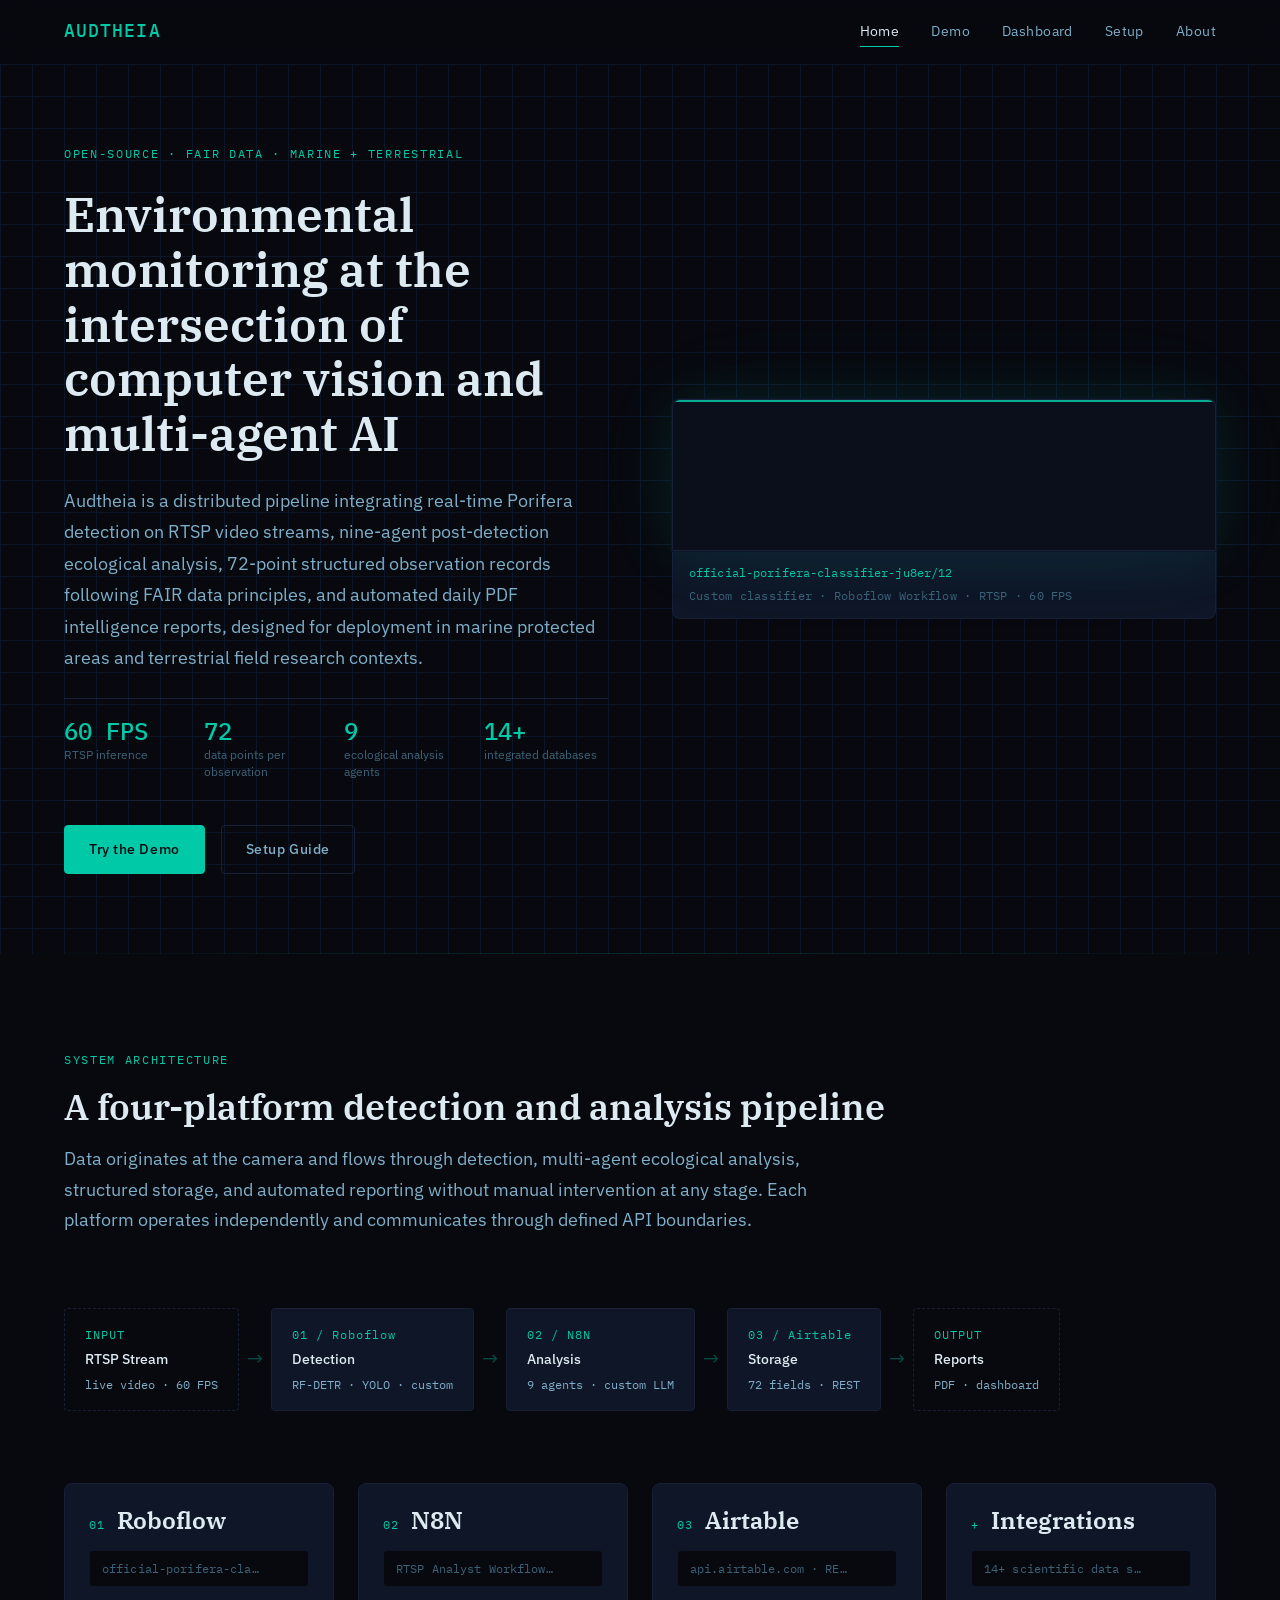
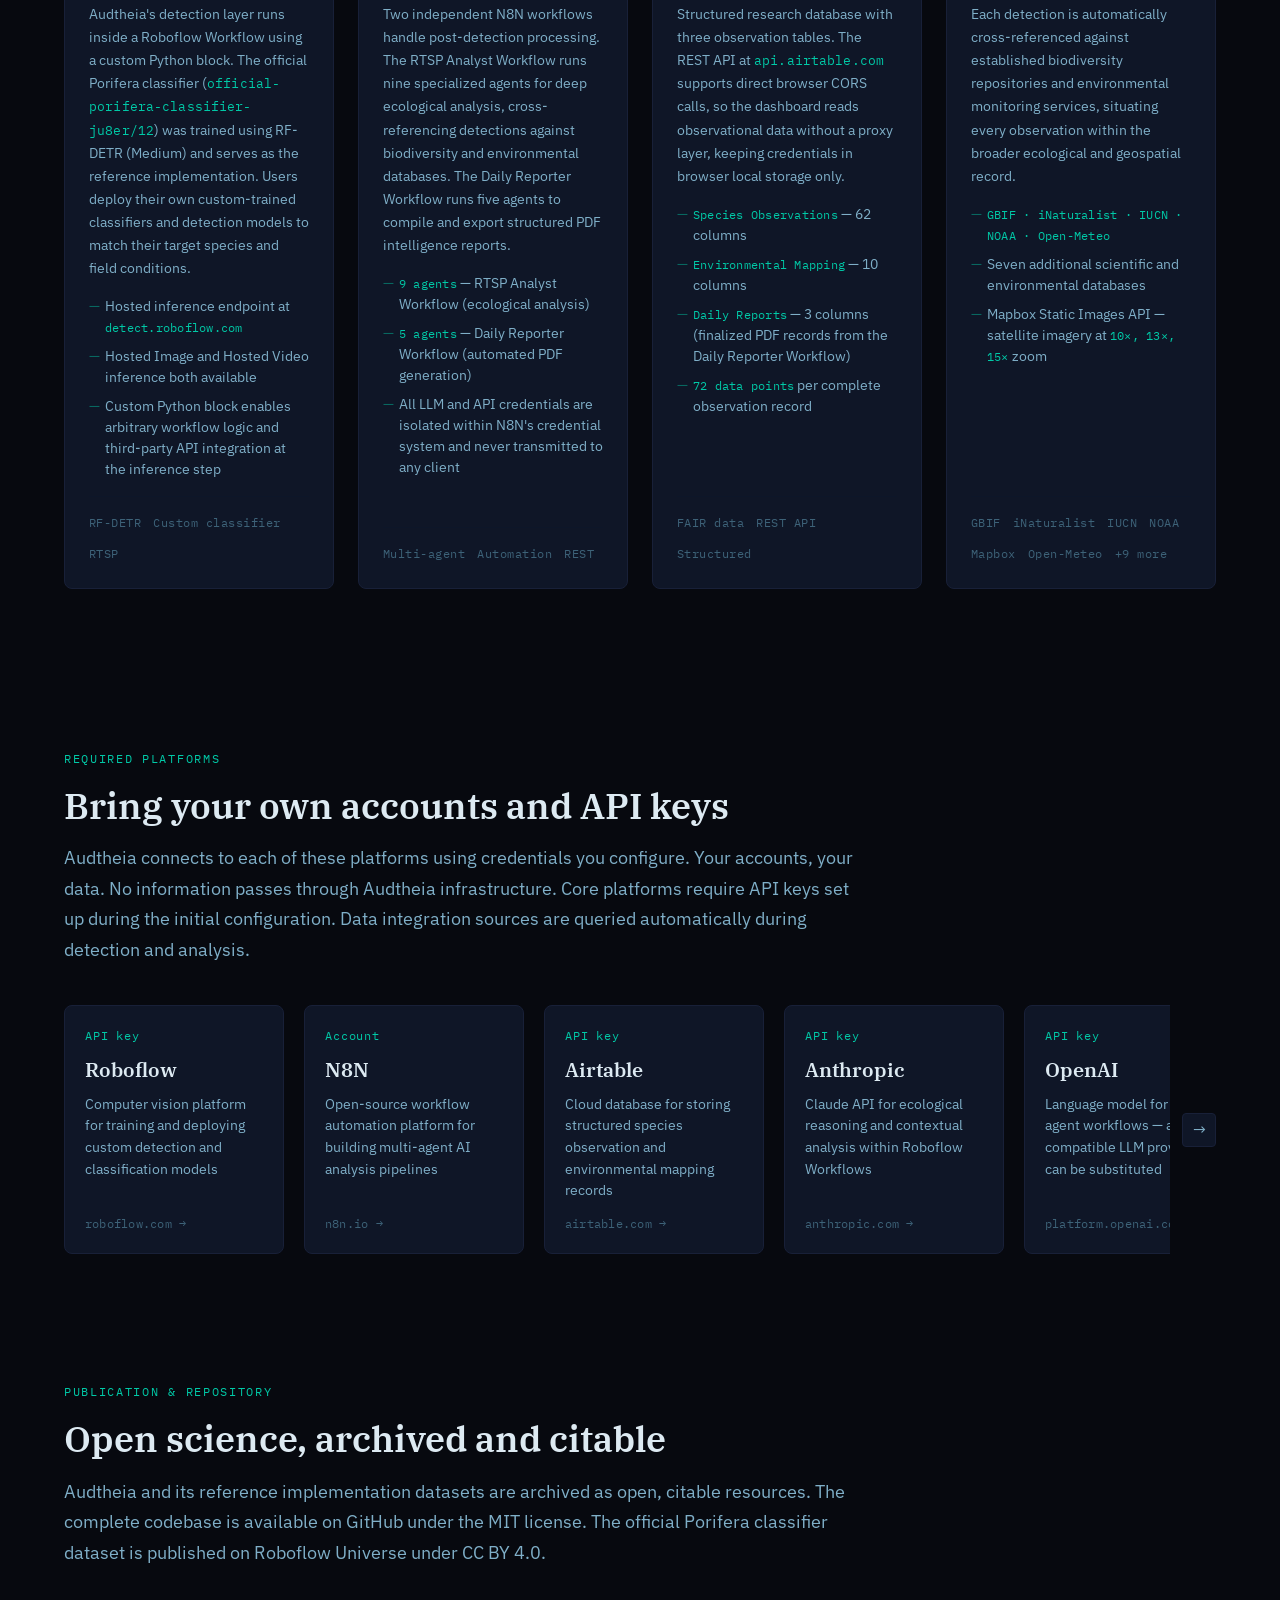
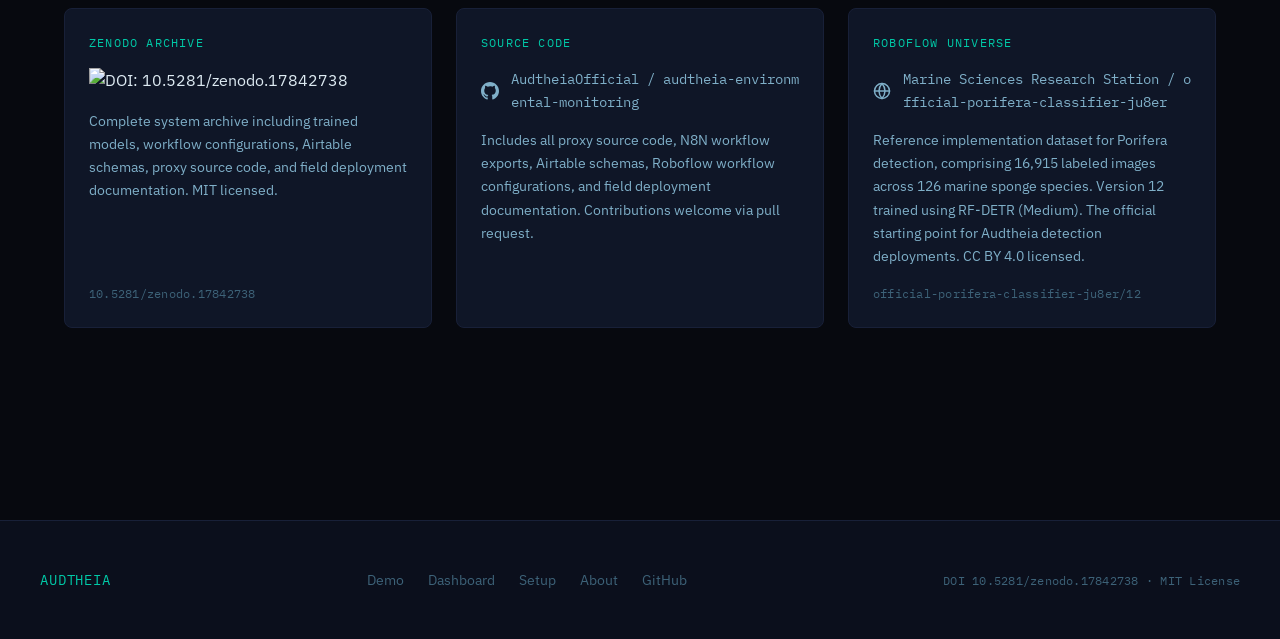
==== website/index.html @ a4ed4f3d "Add platform carousel and platform ID expand toggle" ====
<!DOCTYPE html>
<html lang="en">
<head>
  <meta charset="UTF-8" />
  <meta name="viewport" content="width=device-width, initial-scale=1.0" />
  <meta name="description" content="Audtheia is an open-source environmental monitoring pipeline for real-time species detection, multi-agent ecological analysis, and automated intelligence reporting in marine and terrestrial ecosystems." />
  <title>Audtheia — Environmental Monitoring</title>

  <link rel="preconnect" href="https://fonts.googleapis.com" />
  <link rel="preconnect" href="https://fonts.gstatic.com" crossorigin />
  <link href="https://fonts.googleapis.com/css2?family=IBM+Plex+Mono:ital,wght@0,400;0,500;1,400&family=IBM+Plex+Sans:ital,wght@0,300;0,400;0,500;1,400&family=IBM+Plex+Serif:ital,wght@0,400;0,600;1,400&display=swap" rel="stylesheet" />

  <link rel="stylesheet" href="assets/style.css" />
</head>
<body>

  <!-- ═══════════════════════════════════════════════════
       NAVIGATION
  ════════════════════════════════════════════════════ -->
  <nav class="site-nav" id="site-nav">
    <div class="nav-inner">
      <a href="index.html" class="nav-logo">AUDTHEIA</a>
      <button class="nav-toggle" id="nav-toggle" aria-label="Toggle navigation" aria-expanded="false">
        <span></span><span></span><span></span>
      </button>
      <div class="nav-links" id="nav-links">
        <a href="index.html">Home</a>
        <a href="demo.html">Demo</a>
        <a href="dashboard.html">Dashboard</a>
        <a href="setup.html">Setup</a>
        <a href="about.html">About</a>
      </div>
    </div>
  </nav>


  <!-- ═══════════════════════════════════════════════════
       SECTION 1 — HERO
  ════════════════════════════════════════════════════ -->
  <section class="hero" id="hero">
    <div class="container">
      <div class="hero-inner">

        <!-- Text column -->
        <div class="hero-text">
          <span class="hero-eyebrow">Open-source &middot; FAIR data &middot; Marine + Terrestrial</span>

          <h1 class="hero-headline">
            Environmental monitoring at the intersection of computer vision and multi-agent AI
          </h1>

          <p class="hero-body">
            Audtheia is a distributed pipeline integrating real-time Porifera detection on RTSP video streams, nine-agent post-detection ecological analysis, 72-point structured observation records following FAIR data principles, and automated daily PDF intelligence reports, designed for deployment in marine protected areas and terrestrial field research contexts.
          </p>

          <div class="hero-stats" role="list">
            <div class="stat-item" role="listitem">
              <span class="stat-value">60 FPS</span>
              <span class="stat-label">RTSP inference</span>
            </div>
            <div class="stat-item" role="listitem">
              <span class="stat-value">72</span>
              <span class="stat-label">data points per observation</span>
            </div>
            <div class="stat-item" role="listitem">
              <span class="stat-value">9</span>
              <span class="stat-label">ecological analysis agents</span>
            </div>
            <div class="stat-item" role="listitem">
              <span class="stat-value">14+</span>
              <span class="stat-label">integrated databases</span>
            </div>
          </div>

          <div class="hero-ctas">
            <a href="demo.html" class="btn btn-primary">Try the Demo</a>
            <a href="setup.html" class="btn btn-secondary">Setup Guide</a>
          </div>
        </div>

        <!-- GIF column -->
        <div class="hero-media">
          <figure class="gif-frame">
            <div class="gif-wrap">
              <video
                src="assets/audtheia-demo.mp4"
                autoplay
                loop
                muted
                playsinline
                title="Real-time Porifera detection with the Audtheia custom Porifera classifier running on an RTSP video stream, showing species bounding boxes and confidence scores per frame"
              ></video>
            </div>
            <figcaption class="gif-caption">
              <span class="mono">official-porifera-classifier-ju8er/12</span>
              <span class="gif-caption-sub">Custom classifier &middot; Roboflow Workflow &middot; RTSP &middot; 60 FPS</span>
            </figcaption>
          </figure>
        </div>

      </div>
    </div>
  </section>


  <!-- ═══════════════════════════════════════════════════
       SECTION 2 — SYSTEM ARCHITECTURE
  ════════════════════════════════════════════════════ -->
  <section class="section" id="architecture">
    <div class="container">

      <span class="section-label">System architecture</span>
      <h2>A four-platform detection and analysis pipeline</h2>
      <p class="section-intro">Data originates at the camera and flows through detection, multi-agent ecological analysis, structured storage, and automated reporting without manual intervention at any stage. Each platform operates independently and communicates through defined API boundaries.</p>

      <!-- Pipeline flow diagram -->
      <div
        class="pipeline"
        role="img"
        aria-label="Data flow pipeline: RTSP video stream input through Roboflow detection, N8N analysis, Airtable storage, to PDF and dashboard output"
      >
        <div class="pipeline-node pipeline-node--io">
          <span class="pipeline-node-label">INPUT</span>
          <span class="pipeline-node-name">RTSP Stream</span>
          <span class="pipeline-node-sub">live video &middot; 60 FPS</span>
        </div>
        <span class="pipeline-connector" aria-hidden="true">→</span>
        <div class="pipeline-node">
          <span class="pipeline-node-label">01 / Roboflow</span>
          <span class="pipeline-node-name">Detection</span>
          <span class="pipeline-node-sub">RF-DETR &middot; YOLO &middot; custom</span>
        </div>
        <span class="pipeline-connector" aria-hidden="true">→</span>
        <div class="pipeline-node">
          <span class="pipeline-node-label">02 / N8N</span>
          <span class="pipeline-node-name">Analysis</span>
          <span class="pipeline-node-sub">9 agents &middot; custom LLM</span>
        </div>
        <span class="pipeline-connector" aria-hidden="true">→</span>
        <div class="pipeline-node">
          <span class="pipeline-node-label">03 / Airtable</span>
          <span class="pipeline-node-name">Storage</span>
          <span class="pipeline-node-sub">72 fields &middot; REST</span>
        </div>
        <span class="pipeline-connector" aria-hidden="true">→</span>
        <div class="pipeline-node pipeline-node--io">
          <span class="pipeline-node-label">OUTPUT</span>
          <span class="pipeline-node-name">Reports</span>
          <span class="pipeline-node-sub">PDF &middot; dashboard</span>
        </div>
      </div>

      <!-- Platform detail cards -->
      <div class="platform-grid">

        <div class="platform-card">
          <header class="platform-card-header">
            <span class="platform-index">01</span>
            <h3 class="platform-name">Roboflow</h3>
          </header>
          <div class="platform-id" title="official-porifera-classifier-ju8er/12">
            <code>official-porifera-classifier-ju8er/12</code>
          </div>
          <p>Audtheia's detection layer runs inside a Roboflow Workflow using a custom Python block. The official Porifera classifier (<code>official-porifera-classifier-ju8er/12</code>) was trained using RF-DETR (Medium) and serves as the reference implementation. Users deploy their own custom-trained classifiers and detection models to match their target species and field conditions.</p>
          <ul class="platform-specs">
            <li>Hosted inference endpoint at <code>detect.roboflow.com</code></li>
            <li>Hosted Image and Hosted Video inference both available</li>
            <li>Custom Python block enables arbitrary workflow logic and third-party API integration at the inference step</li>
          </ul>
          <div class="platform-tags">
            <span class="platform-tag">RF-DETR</span>
            <span class="platform-tag">Custom classifier</span>
            <span class="platform-tag">RTSP</span>
          </div>
        </div>

        <div class="platform-card">
          <header class="platform-card-header">
            <span class="platform-index">02</span>
            <h3 class="platform-name">N8N</h3>
          </header>
          <div class="platform-id" title="RTSP Analyst Workflow · Daily Reporter Workflow">
            <code>RTSP Analyst Workflow &middot; Daily Reporter Workflow</code>
          </div>
          <p>Two independent N8N workflows handle post-detection processing. The RTSP Analyst Workflow runs nine specialized agents for deep ecological analysis, cross-referencing detections against biodiversity and environmental databases. The Daily Reporter Workflow runs five agents to compile and export structured PDF intelligence reports.</p>
          <ul class="platform-specs">
            <li><code>9 agents</code> — RTSP Analyst Workflow (ecological analysis)</li>
            <li><code>5 agents</code> — Daily Reporter Workflow (automated PDF generation)</li>
            <li>All LLM and API credentials are isolated within N8N's credential system and never transmitted to any client</li>
          </ul>
          <div class="platform-tags">
            <span class="platform-tag">Multi-agent</span>
            <span class="platform-tag">Automation</span>
            <span class="platform-tag">REST</span>
          </div>
        </div>

        <div class="platform-card">
          <header class="platform-card-header">
            <span class="platform-index">03</span>
            <h3 class="platform-name">Airtable</h3>
          </header>
          <div class="platform-id" title="api.airtable.com · REST · browser CORS">
            <code>api.airtable.com &middot; REST &middot; browser CORS</code>
          </div>
          <p>Structured research database with three observation tables. The REST API at <code>api.airtable.com</code> supports direct browser CORS calls, so the dashboard reads observational data without a proxy layer, keeping credentials in browser local storage only.</p>
          <ul class="platform-specs">
            <li><code>Species Observations</code> — 62 columns</li>
            <li><code>Environmental Mapping</code> — 10 columns</li>
            <li><code>Daily Reports</code> — 3 columns (finalized PDF records from the Daily Reporter Workflow)</li>
            <li><code>72 data points</code> per complete observation record</li>
          </ul>
          <div class="platform-tags">
            <span class="platform-tag">FAIR data</span>
            <span class="platform-tag">REST API</span>
            <span class="platform-tag">Structured</span>
          </div>
        </div>

        <div class="platform-card">
          <header class="platform-card-header">
            <span class="platform-index">+</span>
            <h3 class="platform-name">Integrations</h3>
          </header>
          <div class="platform-id" title="14+ scientific data sources">
            <code>14+ scientific data sources</code>
          </div>
          <p>Each detection is automatically cross-referenced against established biodiversity repositories and environmental monitoring services, situating every observation within the broader ecological and geospatial record.</p>
          <ul class="platform-specs">
            <li><code>GBIF &middot; iNaturalist &middot; IUCN &middot; NOAA &middot; Open-Meteo</code></li>
            <li>Seven additional scientific and environmental databases</li>
            <li>Mapbox Static Images API — satellite imagery at <code>10&times;, 13&times;, 15&times;</code> zoom</li>
          </ul>
          <div class="platform-tags">
            <span class="platform-tag">GBIF</span>
            <span class="platform-tag">iNaturalist</span>
            <span class="platform-tag">IUCN</span>
            <span class="platform-tag">NOAA</span>
            <span class="platform-tag">Mapbox</span>
            <span class="platform-tag">Open-Meteo</span>
            <span class="platform-tag">+9 more</span>
          </div>
        </div>

      </div>
    </div>
  </section>


  <!-- ═══════════════════════════════════════════════════
       SECTION 3 — REQUIRED PLATFORMS
  ════════════════════════════════════════════════════ -->
  <section class="section-sm" id="platforms">
    <div class="container">

      <span class="section-label">Required platforms</span>
      <h2>Bring your own accounts and API keys</h2>
      <p class="section-intro">Audtheia connects to each of these platforms using credentials you configure. Your accounts, your data. No information passes through Audtheia infrastructure. Core platforms require API keys set up during the initial configuration. Data integration sources are queried automatically during detection and analysis.</p>

      <div class="psc-wrapper">
        <button class="psc-arrow psc-arrow--left" id="psc-left" aria-label="Scroll left" hidden>←</button>
        <div class="psc-track" id="psc-track">

          <div class="psc-card">
            <span class="psc-badge psc-badge--key">API key</span>
            <span class="psc-name">Roboflow</span>
            <span class="psc-desc">Computer vision platform for training and deploying custom detection and classification models</span>
            <a href="https://roboflow.com" target="_blank" rel="noopener noreferrer" class="psc-link">roboflow.com →</a>
          </div>

          <div class="psc-card">
            <span class="psc-badge psc-badge--account">Account</span>
            <span class="psc-name">N8N</span>
            <span class="psc-desc">Open-source workflow automation platform for building multi-agent AI analysis pipelines</span>
            <a href="https://n8n.io" target="_blank" rel="noopener noreferrer" class="psc-link">n8n.io →</a>
          </div>

          <div class="psc-card">
            <span class="psc-badge psc-badge--key">API key</span>
            <span class="psc-name">Airtable</span>
            <span class="psc-desc">Cloud database for storing structured species observation and environmental mapping records</span>
            <a href="https://airtable.com" target="_blank" rel="noopener noreferrer" class="psc-link">airtable.com →</a>
          </div>

          <div class="psc-card">
            <span class="psc-badge psc-badge--key">API key</span>
            <span class="psc-name">Anthropic</span>
            <span class="psc-desc">Claude API for ecological reasoning and contextual analysis within Roboflow Workflows</span>
            <a href="https://anthropic.com" target="_blank" rel="noopener noreferrer" class="psc-link">anthropic.com →</a>
          </div>

          <div class="psc-card">
            <span class="psc-badge psc-badge--key">API key</span>
            <span class="psc-name">OpenAI</span>
            <span class="psc-desc">Language model for N8N agent workflows — any compatible LLM provider can be substituted</span>
            <a href="https://platform.openai.com" target="_blank" rel="noopener noreferrer" class="psc-link">platform.openai.com →</a>
          </div>

          <div class="psc-card">
            <span class="psc-badge psc-badge--free">Free tier</span>
            <span class="psc-name">Render</span>
            <span class="psc-desc">Cloud hosting for the Audtheia proxy server that routes browser detection requests to Roboflow</span>
            <a href="https://render.com" target="_blank" rel="noopener noreferrer" class="psc-link">render.com →</a>
          </div>

          <div class="psc-card">
            <span class="psc-badge psc-badge--key">API key</span>
            <span class="psc-name">Mapbox</span>
            <span class="psc-desc">Satellite imagery API for geospatial observation context at 10×, 13×, and 15× zoom</span>
            <a href="https://mapbox.com" target="_blank" rel="noopener noreferrer" class="psc-link">mapbox.com →</a>
          </div>

          <div class="psc-card">
            <span class="psc-badge psc-badge--key">API key</span>
            <span class="psc-name">API Template</span>
            <span class="psc-desc">Automated PDF generation service for daily intelligence reports produced by the Daily Reporter Workflow</span>
            <a href="https://apitemplate.io" target="_blank" rel="noopener noreferrer" class="psc-link">apitemplate.io →</a>
          </div>

          <div class="psc-card">
            <span class="psc-badge psc-badge--free">Free, open</span>
            <span class="psc-name">GBIF</span>
            <span class="psc-desc">Global Biodiversity Information Facility — species occurrence records and taxonomic reference data</span>
            <a href="https://www.gbif.org" target="_blank" rel="noopener noreferrer" class="psc-link">gbif.org →</a>
          </div>

          <div class="psc-card">
            <span class="psc-badge psc-badge--free">Free, open</span>
            <span class="psc-name">iNaturalist</span>
            <span class="psc-desc">Community-sourced biodiversity database with species observations from researchers worldwide</span>
            <a href="https://www.inaturalist.org" target="_blank" rel="noopener noreferrer" class="psc-link">inaturalist.org →</a>
          </div>

          <div class="psc-card">
            <span class="psc-badge psc-badge--key">API key</span>
            <span class="psc-name">IUCN Red List</span>
            <span class="psc-desc">Global conservation status and population trend data for species risk and threat assessment</span>
            <a href="https://www.iucnredlist.org" target="_blank" rel="noopener noreferrer" class="psc-link">iucnredlist.org →</a>
          </div>

          <div class="psc-card">
            <span class="psc-badge psc-badge--free">Free, open</span>
            <span class="psc-name">NOAA</span>
            <span class="psc-desc">Oceanographic, atmospheric, and climate datasets for environmental observation context</span>
            <a href="https://www.noaa.gov" target="_blank" rel="noopener noreferrer" class="psc-link">noaa.gov →</a>
          </div>

          <div class="psc-card">
            <span class="psc-badge psc-badge--free">Free, open</span>
            <span class="psc-name">Open-Meteo</span>
            <span class="psc-desc">Open-source weather and atmospheric data API — no registration or API key required</span>
            <a href="https://open-meteo.com" target="_blank" rel="noopener noreferrer" class="psc-link">open-meteo.com →</a>
          </div>

        </div>
        <button class="psc-arrow psc-arrow--right" id="psc-right" aria-label="Scroll right">→</button>
      </div>

    </div>
  </section>


  <!-- ═══════════════════════════════════════════════════
       SECTION 4 — PUBLICATION AND REPOSITORY
  ════════════════════════════════════════════════════ -->
  <section class="section-sm" id="publication">
    <div class="container">

      <span class="section-label">Publication &amp; Repository</span>
      <h2>Open science, archived and citable</h2>
      <p class="section-intro">Audtheia and its reference implementation datasets are archived as open, citable resources. The complete codebase is available on GitHub under the MIT license. The official Porifera classifier dataset is published on Roboflow Universe under CC BY 4.0.</p>

      <div class="pub-grid">

        <div class="pub-card">
          <div class="pub-eyebrow">Zenodo archive</div>
          <a
            href="https://doi.org/10.5281/zenodo.17842738"
            target="_blank"
            rel="noopener noreferrer"
            class="doi-link"
            aria-label="Open DOI record on Zenodo — 10.5281/zenodo.17842738"
          >
            <img
              src="https://zenodo.org/badge/DOI/10.5281/zenodo.17842738.svg"
              alt="DOI: 10.5281/zenodo.17842738"
              class="doi-badge"
              loading="lazy"
            />
          </a>
          <p class="pub-desc">Complete system archive including trained models, workflow configurations, Airtable schemas, proxy source code, and field deployment documentation. MIT licensed.</p>
          <span class="pub-doi-string mono">10.5281/zenodo.17842738</span>
        </div>

        <div class="pub-card">
          <div class="pub-eyebrow">Source code</div>
          <a
            href="https://github.com/AudtheiaOfficial/audtheia-environmental-monitoring"
            target="_blank"
            rel="noopener noreferrer"
            class="github-link"
          >
            <svg xmlns="http://www.w3.org/2000/svg" viewBox="0 0 24 24" fill="currentColor" width="18" height="18" aria-hidden="true" focusable="false">
              <path d="M12 0C5.374 0 0 5.373 0 12c0 5.302 3.438 9.8 8.207 11.387.599.111.793-.261.793-.577v-2.234c-3.338.726-4.033-1.416-4.033-1.416-.546-1.387-1.333-1.756-1.333-1.756-1.089-.745.083-.729.083-.729 1.205.084 1.839 1.237 1.839 1.237 1.07 1.834 2.807 1.304 3.492.997.107-.775.418-1.305.762-1.604-2.665-.305-5.467-1.334-5.467-5.931 0-1.311.469-2.381 1.236-3.221-.124-.303-.535-1.524.117-3.176 0 0 1.008-.322 3.301 1.23A11.509 11.509 0 0 1 12 5.803c1.02.005 2.047.138 3.006.404 2.291-1.552 3.297-1.23 3.297-1.23.653 1.653.242 2.874.118 3.176.77.84 1.235 1.911 1.235 3.221 0 4.609-2.807 5.624-5.479 5.921.43.372.823 1.102.823 2.222v3.293c0 .319.192.694.801.576C20.566 21.797 24 17.3 24 12c0-6.627-5.373-12-12-12z"/>
            </svg>
            <span>AudtheiaOfficial / audtheia-environmental-monitoring</span>
          </a>
          <p class="pub-desc">Includes all proxy source code, N8N workflow exports, Airtable schemas, Roboflow workflow configurations, and field deployment documentation. Contributions welcome via pull request.</p>
        </div>

        <div class="pub-card">
          <div class="pub-eyebrow">Roboflow Universe</div>
          <a
            href="https://universe.roboflow.com/marine-sciences-research-station/official-porifera-classifier-ju8er"
            target="_blank"
            rel="noopener noreferrer"
            class="github-link"
          >
            <svg xmlns="http://www.w3.org/2000/svg" viewBox="0 0 24 24" fill="none" stroke="currentColor" stroke-width="2" stroke-linecap="round" stroke-linejoin="round" width="18" height="18" aria-hidden="true" focusable="false">
              <circle cx="12" cy="12" r="10"/><line x1="2" y1="12" x2="22" y2="12"/><path d="M12 2a15.3 15.3 0 0 1 4 10 15.3 15.3 0 0 1-4 10 15.3 15.3 0 0 1-4-10 15.3 15.3 0 0 1 4-10z"/>
            </svg>
            <span>Marine Sciences Research Station / official-porifera-classifier-ju8er</span>
          </a>
          <p class="pub-desc">Reference implementation dataset for Porifera detection, comprising 16,915 labeled images across 126 marine sponge species. Version 12 trained using RF-DETR (Medium). The official starting point for Audtheia detection deployments. CC BY 4.0 licensed.</p>
          <span class="pub-doi-string mono">official-porifera-classifier-ju8er/12</span>
        </div>

      </div>
    </div>
  </section>


  <!-- ═══════════════════════════════════════════════════
       FOOTER
  ════════════════════════════════════════════════════ -->
  <footer class="site-footer">
    <div class="footer-inner">
      <span class="footer-brand">AUDTHEIA</span>
      <nav class="footer-links" aria-label="Site navigation">
        <a href="demo.html">Demo</a>
        <a href="dashboard.html">Dashboard</a>
        <a href="setup.html">Setup</a>
        <a href="about.html">About</a>
        <a href="https://github.com/AudtheiaOfficial/audtheia-environmental-monitoring" target="_blank" rel="noopener noreferrer">GitHub</a>
      </nav>
      <span class="footer-meta">DOI&nbsp;10.5281/zenodo.17842738 &middot; MIT License</span>
    </div>
  </footer>


  <script src="assets/nav.js"></script>
  <script src="assets/landing.js"></script>
</body>
</html>
---- website/assets/style.css ----
/* ============================================================
   AUDTHEIA — SHARED DESIGN SYSTEM
   website/assets/style.css
   Session 2 — Custom properties, reset, base, typography,
               navigation, footer, layout utilities, responsive
   ============================================================ */

/* ── 1. CUSTOM PROPERTIES ─────────────────────────────────── */
:root {
  /* Color — Backgrounds */
  --color-bg:             #07090f;
  --color-surface:        #0b0f1c;
  --color-surface-2:      #0f1627;
  --color-border:         #182038;
  --color-border-subtle:  #0d1629;

  /* Color — Accents */
  --color-teal:           #00c9a7;
  --color-teal-dim:       #00a88c;
  --color-blue:           #38bdf8;
  --color-glow-teal:      rgba(0, 201, 167, 0.12);
  --color-glow-blue:      rgba(56, 189, 248, 0.08);

  /* Color — Text */
  --color-text:           #ddeaf2;
  --color-text-2:         #7fafc8;
  --color-text-muted:     #3d6278;

  /* Typography — Families */
  --font-serif: 'IBM Plex Serif', Georgia, 'Times New Roman', serif;
  --font-mono:  'IBM Plex Mono', 'Courier New', Courier, monospace;
  --font-sans:  'IBM Plex Sans', system-ui, -apple-system, sans-serif;

  /* Typography — Scale */
  --text-xs:   0.75rem;    /* 12px */
  --text-sm:   0.875rem;   /* 14px */
  --text-base: 1rem;       /* 16px */
  --text-lg:   1.125rem;   /* 18px */
  --text-xl:   1.25rem;    /* 20px */
  --text-2xl:  1.5rem;     /* 24px */
  --text-3xl:  1.875rem;   /* 30px */
  --text-4xl:  2.25rem;    /* 36px */
  --text-5xl:  3rem;       /* 48px */
  --text-6xl:  3.75rem;    /* 60px */

  /* Spacing */
  --space-1:   0.25rem;
  --space-2:   0.5rem;
  --space-3:   0.75rem;
  --space-4:   1rem;
  --space-5:   1.25rem;
  --space-6:   1.5rem;
  --space-8:   2rem;
  --space-10:  2.5rem;
  --space-12:  3rem;
  --space-16:  4rem;
  --space-20:  5rem;
  --space-24:  6rem;
  --space-32:  8rem;

  /* Layout */
  --container-max: 1200px;
  --container-pad: var(--space-6);
  --nav-height:    64px;
  --radius-sm:     4px;
  --radius-md:     8px;
  --radius-lg:     12px;

  /* Transitions */
  --transition-fast: 150ms ease;
  --transition-base: 250ms ease;
  --transition-slow: 400ms ease;
}

/* ── 2. RESET ─────────────────────────────────────────────── */
*, *::before, *::after {
  box-sizing: border-box;
  margin: 0;
  padding: 0;
}

html {
  scroll-behavior: smooth;
  -webkit-text-size-adjust: 100%;
}

img, video, svg {
  display: block;
  max-width: 100%;
}

button {
  cursor: pointer;
  border: none;
  background: none;
  font: inherit;
}

a {
  color: inherit;
  text-decoration: none;
}

ul, ol {
  list-style: none;
}

/* ── 3. BASE ──────────────────────────────────────────────── */
body {
  background-color: var(--color-bg);
  color: var(--color-text);
  font-family: var(--font-sans);
  font-size: var(--text-base);
  line-height: 1.6;
  min-height: 100vh;
  -webkit-font-smoothing: antialiased;
  -moz-osx-font-smoothing: grayscale;
}

/* ── 4. TYPOGRAPHY ────────────────────────────────────────── */

/* Narrative headings — IBM Plex Serif */
h1, h2, h3 {
  font-family: var(--font-serif);
  font-weight: 600;
  line-height: 1.2;
  color: var(--color-text);
}

/* Sub-headings and labels — IBM Plex Sans */
h4, h5, h6 {
  font-family: var(--font-sans);
  font-weight: 500;
  line-height: 1.3;
  color: var(--color-text);
}

h1 { font-size: var(--text-5xl); }
h2 { font-size: var(--text-4xl); }
h3 { font-size: var(--text-2xl); }
h4 { font-size: var(--text-xl); }
h5 { font-size: var(--text-lg); }
h6 { font-size: var(--text-base); }

p {
  color: var(--color-text-2);
  max-width: 68ch;
}

/* Data elements — IBM Plex Mono */
/* Applied to: species names, confidence scores, coordinates,
   observation IDs, any numeric or scientific data display */
code,
.mono,
.data-label,
.species-name,
.confidence,
.coordinate {
  font-family: var(--font-mono);
  font-size: 0.9em;
  color: var(--color-teal);
  letter-spacing: 0.01em;
}

/* Utility classes */
.text-accent  { color: var(--color-teal); }
.text-blue    { color: var(--color-blue); }
.text-muted   { color: var(--color-text-muted); }
.text-2       { color: var(--color-text-2); }
.font-serif   { font-family: var(--font-serif); }
.font-mono    { font-family: var(--font-mono); }

/* ── 5. NAVIGATION ────────────────────────────────────────── */
.site-nav {
  position: fixed;
  top: 0;
  left: 0;
  right: 0;
  z-index: 100;
  height: var(--nav-height);
  background: rgba(7, 9, 15, 0.85);
  backdrop-filter: blur(12px);
  -webkit-backdrop-filter: blur(12px);
  border-bottom: 1px solid transparent;
  transition: border-color var(--transition-base),
              background var(--transition-base);
}

.site-nav.scrolled {
  border-bottom-color: var(--color-border);
  background: rgba(7, 9, 15, 0.97);
}

.nav-inner {
  max-width: var(--container-max);
  margin: 0 auto;
  padding: 0 var(--container-pad);
  height: 100%;
  display: flex;
  align-items: center;
  justify-content: space-between;
}

.nav-logo {
  font-family: var(--font-mono);
  font-size: var(--text-lg);
  font-weight: 500;
  color: var(--color-teal);
  letter-spacing: 0.06em;
  transition: opacity var(--transition-fast);
}

.nav-logo:hover {
  opacity: 0.75;
}

.nav-links {
  display: flex;
  align-items: center;
  gap: var(--space-8);
}

.nav-links a {
  font-family: var(--font-sans);
  font-size: var(--text-sm);
  font-weight: 400;
  color: var(--color-text-2);
  letter-spacing: 0.03em;
  transition: color var(--transition-fast);
  position: relative;
}

.nav-links a::after {
  content: '';
  position: absolute;
  bottom: -4px;
  left: 0;
  right: 0;
  height: 1px;
  background: var(--color-teal);
  transform: scaleX(0);
  transform-origin: left;
  transition: transform var(--transition-fast);
}

.nav-links a:hover,
.nav-links a.active {
  color: var(--color-text);
}

.nav-links a.active::after,
.nav-links a:hover::after {
  transform: scaleX(1);
}

/* Mobile hamburger button */
.nav-toggle {
  display: none;
  flex-direction: column;
  gap: 5px;
  padding: var(--space-2);
}

.nav-toggle span {
  display: block;
  width: 22px;
  height: 1.5px;
  background: var(--color-text-2);
  transition: transform var(--transition-fast),
              opacity var(--transition-fast);
}

.nav-toggle.open span:nth-child(1) {
  transform: translateY(6.5px) rotate(45deg);
}
.nav-toggle.open span:nth-child(2) {
  opacity: 0;
}
.nav-toggle.open span:nth-child(3) {
  transform: translateY(-6.5px) rotate(-45deg);
}

/* ── 6. FOOTER ────────────────────────────────────────────── */
.site-footer {
  margin-top: var(--space-32);
  padding: var(--space-12) var(--container-pad);
  border-top: 1px solid var(--color-border);
  background: var(--color-surface);
}

.footer-inner {
  max-width: var(--container-max);
  margin: 0 auto;
  display: flex;
  align-items: center;
  justify-content: space-between;
  flex-wrap: wrap;
  gap: var(--space-4);
}

.footer-brand {
  font-family: var(--font-mono);
  font-size: var(--text-sm);
  color: var(--color-teal);
  letter-spacing: 0.06em;
}

.footer-links {
  display: flex;
  gap: var(--space-6);
}

.footer-links a {
  font-size: var(--text-sm);
  color: var(--color-text-muted);
  transition: color var(--transition-fast);
}

.footer-links a:hover {
  color: var(--color-text-2);
}

.footer-meta {
  font-family: var(--font-mono);
  font-size: var(--text-xs);
  color: var(--color-text-muted);
  letter-spacing: 0.02em;
}

/* ── 7. LAYOUT UTILITIES ──────────────────────────────────── */
.container {
  max-width: var(--container-max);
  margin: 0 auto;
  padding: 0 var(--container-pad);
}

.section {
  padding: var(--space-24) 0;
}

.section-sm {
  padding: var(--space-16) 0;
}

/* Grid helpers */
.grid-2 {
  display: grid;
  grid-template-columns: repeat(auto-fit, minmax(280px, 1fr));
  gap: var(--space-8);
}

.grid-3 {
  display: grid;
  grid-template-columns: repeat(auto-fit, minmax(240px, 1fr));
  gap: var(--space-6);
}

.grid-4 {
  display: grid;
  grid-template-columns: repeat(auto-fit, minmax(200px, 1fr));
  gap: var(--space-6);
}

/* Flex helpers */
.flex         { display: flex; }
.flex-center  { display: flex; align-items: center; justify-content: center; }
.flex-between { display: flex; align-items: center; justify-content: space-between; }
.flex-col     { display: flex; flex-direction: column; }
.gap-4        { gap: var(--space-4); }
.gap-6        { gap: var(--space-6); }
.gap-8        { gap: var(--space-8); }

/* Margin helpers */
.mt-4  { margin-top: var(--space-4); }
.mt-6  { margin-top: var(--space-6); }
.mt-8  { margin-top: var(--space-8); }
.mt-12 { margin-top: var(--space-12); }
.mb-4  { margin-bottom: var(--space-4); }
.mb-6  { margin-bottom: var(--space-6); }
.mb-8  { margin-bottom: var(--space-8); }

/* Placeholder label — Session 2 shell only.
   These blocks are replaced entirely in Session 3. */
.placeholder-label {
  font-family: var(--font-mono);
  font-size: var(--text-sm);
  color: var(--color-text-muted);
  border: 1px dashed var(--color-border);
  padding: var(--space-16) var(--space-8);
  text-align: center;
  border-radius: var(--radius-md);
  letter-spacing: 0.02em;
}

/* ── 8. RESPONSIVE ────────────────────────────────────────── */
@media (max-width: 768px) {
  h1 { font-size: var(--text-4xl); }
  h2 { font-size: var(--text-3xl); }
  h3 { font-size: var(--text-xl); }

  .nav-toggle {
    display: flex;
  }

  .nav-links {
    position: fixed;
    top: var(--nav-height);
    left: 0;
    right: 0;
    background: rgba(7, 9, 15, 0.98);
    backdrop-filter: blur(12px);
    -webkit-backdrop-filter: blur(12px);
    flex-direction: column;
    align-items: flex-start;
    gap: 0;
    padding: var(--space-4) 0;
    border-bottom: 1px solid var(--color-border);
    transform: translateY(-100%);
    opacity: 0;
    pointer-events: none;
    transition: transform var(--transition-base),
                opacity var(--transition-base);
  }

  .nav-links.open {
    transform: translateY(0);
    opacity: 1;
    pointer-events: auto;
  }

  .nav-links a {
    display: block;
    padding: var(--space-4) var(--container-pad);
    width: 100%;
    font-size: var(--text-base);
  }

  .nav-links a::after {
    display: none;
  }

  .footer-inner {
    flex-direction: column;
    align-items: flex-start;
  }

  .grid-4 {
    grid-template-columns: repeat(auto-fit, minmax(160px, 1fr));
  }
}

@media (max-width: 480px) {
  :root {
    --container-pad: var(--space-4);
  }

  h1 { font-size: var(--text-3xl); }
  h2 { font-size: var(--text-2xl); }
}

/* ── 9. BUTTONS ────────────────────────────────────────────────────────── */
/* Shared component — used across all pages                                */

.btn {
  display: inline-flex;
  align-items: center;
  gap: var(--space-2);
  padding: var(--space-3) var(--space-6);
  font-family: var(--font-sans);
  font-size: var(--text-sm);
  font-weight: 500;
  letter-spacing: 0.04em;
  border-radius: var(--radius-sm);
  border: 1px solid transparent;
  text-decoration: none;
  cursor: pointer;
  white-space: nowrap;
  transition:
    background var(--transition-fast),
    border-color var(--transition-fast),
    color var(--transition-fast);
}

.btn-primary {
  background: var(--color-teal);
  color: var(--color-bg);
  border-color: var(--color-teal);
}

.btn-primary:hover {
  background: var(--color-teal-dim);
  border-color: var(--color-teal-dim);
  color: var(--color-bg);
}

.btn-secondary {
  background: transparent;
  color: var(--color-text-2);
  border-color: var(--color-border);
}

.btn-secondary:hover {
  color: var(--color-text);
  border-color: var(--color-text-muted);
}

/* ── 10. SECTION UTILITIES ─────────────────────────────────────────────── */
/* Reusable label and intro text shared across all page sections           */

.section-label {
  display: block;
  font-family: var(--font-mono);
  font-size: var(--text-xs);
  color: var(--color-teal);
  letter-spacing: 0.14em;
  text-transform: uppercase;
  margin-bottom: var(--space-4);
}

.section-intro {
  color: var(--color-text-2);
  font-size: var(--text-lg);
  max-width: 72ch;
  margin-top: var(--space-4);
  line-height: 1.7;
}

/* ── 11. HERO ──────────────────────────────────────────────────────────── */

/* Keyframe definitions */
@keyframes audtheia-fadeInUp {
  from {
    opacity: 0;
    transform: translateY(18px);
  }
  to {
    opacity: 1;
    transform: translateY(0);
  }
}

@keyframes audtheia-glowPulse {
  0%, 100% { opacity: 0.85; }
  50%       { opacity: 0.4;  }
}

/* Hero section */
.hero {
  position: relative;
  padding-top: calc(var(--nav-height) + var(--space-20));
  padding-bottom: var(--space-20);
  min-height: 100vh;
  display: flex;
  align-items: center;
  /* Subtle scientific grid — uses color-border-subtle (#0d1629) against
     the near-black background (#07090f). Almost invisible; adds depth. */
  background-image:
    linear-gradient(var(--color-border-subtle) 1px, transparent 1px),
    linear-gradient(90deg, var(--color-border-subtle) 1px, transparent 1px);
  background-size: var(--space-8) var(--space-8);
}

/* Teal gradient line at the bottom of the hero — like a sonar sweep */
.hero::after {
  content: '';
  position: absolute;
  bottom: 0;
  left: 0;
  right: 0;
  height: 1px;
  background: linear-gradient(
    90deg,
    transparent 0%,
    var(--color-teal) 50%,
    transparent 100%
  );
  opacity: 0.18;
  pointer-events: none;
}

/* Two-column grid: text left, GIF right */
.hero-inner {
  display: grid;
  grid-template-columns: 1fr 1fr;
  gap: var(--space-16);
  align-items: center;
}

/* Text column — stacked flex with gap */
.hero-text {
  display: flex;
  flex-direction: column;
  gap: var(--space-6);
}

/* Staggered entrance — each element fades up in sequence */
.hero-eyebrow {
  display: block;
  font-family: var(--font-mono);
  font-size: var(--text-xs);
  color: var(--color-teal);
  letter-spacing: 0.14em;
  text-transform: uppercase;
  animation: audtheia-fadeInUp 0.5s ease both;
  animation-delay: 0.1s;
}

.hero-headline {
  font-size: var(--text-5xl);
  line-height: 1.14;
  color: var(--color-text);
  animation: audtheia-fadeInUp 0.6s ease both;
  animation-delay: 0.25s;
}

.hero-body {
  font-size: var(--text-lg);
  line-height: 1.75;
  color: var(--color-text-2);
  max-width: 54ch;
  animation: audtheia-fadeInUp 0.6s ease both;
  animation-delay: 0.4s;
}

/* Four-column stat row */
.hero-stats {
  display: grid;
  grid-template-columns: repeat(4, 1fr);
  gap: var(--space-4);
  padding: var(--space-5) 0;
  border-top: 1px solid var(--color-border);
  border-bottom: 1px solid var(--color-border);
  animation: audtheia-fadeInUp 0.6s ease both;
  animation-delay: 0.55s;
}

.stat-item {
  display: flex;
  flex-direction: column;
  gap: var(--space-1);
}

.stat-value {
  font-family: var(--font-mono);
  font-size: var(--text-2xl);
  font-weight: 500;
  color: var(--color-teal);
  line-height: 1;
}

.stat-label {
  font-family: var(--font-sans);
  font-size: var(--text-xs);
  color: var(--color-text-muted);
  line-height: 1.4;
}

/* CTA button group */
.hero-ctas {
  display: flex;
  gap: var(--space-4);
  align-items: center;
  flex-wrap: wrap;
  animation: audtheia-fadeInUp 0.6s ease both;
  animation-delay: 0.7s;
}

/* GIF column — slides in slightly slower */
.hero-media {
  animation: audtheia-fadeInUp 0.8s ease both;
  animation-delay: 0.2s;
}

/* Detection GIF frame */
.gif-frame {
  display: flex;
  flex-direction: column;
}

.gif-wrap {
  position: relative;
  border: 1px solid var(--color-border);
  border-radius: var(--radius-md) var(--radius-md) 0 0;
  overflow: hidden;
  background: var(--color-surface);
  /* Bioluminescent teal glow — marine monitoring aesthetic */
  box-shadow:
    0 0 0 1px var(--color-border-subtle),
    0 0 60px var(--color-glow-teal),
    0 0 120px rgba(0, 201, 167, 0.04);
}

/* Pulsing teal top bar — active monitoring / recording indicator */
.gif-wrap::before {
  content: '';
  position: absolute;
  top: 0;
  left: 0;
  right: 0;
  height: 2px;
  background: var(--color-teal);
  opacity: 0.85;
  z-index: 1;
  pointer-events: none;
  animation: audtheia-glowPulse 3s ease-in-out infinite;
}

.gif-wrap img {
  width: 100%;
  height: auto;
  display: block;
}

.gif-caption {
  display: flex;
  flex-direction: column;
  gap: var(--space-1);
  padding: var(--space-3) var(--space-4);
  background: var(--color-surface-2);
  border: 1px solid var(--color-border);
  border-top: none;
  border-radius: 0 0 var(--radius-md) var(--radius-md);
}

.gif-caption .mono {
  font-size: var(--text-xs);
}

.gif-caption-sub {
  font-family: var(--font-mono);
  font-size: var(--text-xs);
  color: var(--color-text-muted);
  letter-spacing: 0.02em;
}

/* ── 12. ARCHITECTURE ──────────────────────────────────────────────────── */

/* Pipeline flow diagram */
.pipeline {
  display: flex;
  align-items: center;
  gap: var(--space-2);
  margin: var(--space-12) 0;
  overflow-x: auto;
  padding: var(--space-6) 0;
  -webkit-overflow-scrolling: touch;
  scrollbar-width: thin;
  scrollbar-color: var(--color-border) transparent;
}

.pipeline-node {
  display: flex;
  flex-direction: column;
  gap: var(--space-1);
  background: var(--color-surface-2);
  border: 1px solid var(--color-border);
  border-radius: var(--radius-sm);
  padding: var(--space-4) var(--space-5);
  flex-shrink: 0;
  min-width: 130px;
  transition: border-color var(--transition-fast);
}

.pipeline-node:hover {
  border-color: var(--color-teal);
}

/* Input/output nodes use a dashed border to distinguish from platform nodes */
.pipeline-node--io {
  background: transparent;
  border-style: dashed;
  border-color: var(--color-border);
}

.pipeline-node-label {
  font-family: var(--font-mono);
  font-size: var(--text-xs);
  color: var(--color-teal);
  letter-spacing: 0.08em;
}

.pipeline-node-name {
  font-family: var(--font-sans);
  font-weight: 500;
  font-size: var(--text-sm);
  color: var(--color-text);
}

.pipeline-node-sub {
  font-family: var(--font-mono);
  font-size: var(--text-xs);
  color: var(--color-text-muted);
}

.pipeline-connector {
  font-size: var(--text-xl);
  color: var(--color-teal);
  opacity: 0.35;
  flex-shrink: 0;
  user-select: none;
  line-height: 1;
}

/* Platform detail cards — 4-column grid, collapsing responsively */
.platform-grid {
  display: grid;
  grid-template-columns: repeat(auto-fit, minmax(240px, 1fr));
  gap: var(--space-6);
  margin-top: var(--space-8);
}

.platform-card {
  background: var(--color-surface-2);
  border: 1px solid var(--color-border);
  border-radius: var(--radius-md);
  padding: var(--space-6);
  display: flex;
  flex-direction: column;
  gap: var(--space-4);
  transition: border-color var(--transition-fast);
}

.platform-card:hover {
  border-color: var(--color-teal);
}

.platform-card-header {
  display: flex;
  align-items: baseline;
  gap: var(--space-3);
}

.platform-index {
  font-family: var(--font-mono);
  font-size: var(--text-xs);
  color: var(--color-teal);
  letter-spacing: 0.08em;
  flex-shrink: 0;
}

/* Platform name inherits serif from h3 base rule */
.platform-name {
  font-size: var(--text-2xl);
  line-height: 1;
  margin: 0;
}

/* Model ID / endpoint display — styled as a code block */
.platform-id {
  font-family: var(--font-mono);
  font-size: var(--text-xs);
  padding: var(--space-2) var(--space-3);
  background: var(--color-bg);
  border: 1px solid var(--color-border-subtle);
  border-radius: var(--radius-sm);
  overflow-x: auto;
  white-space: nowrap;
}

/* Override base code color — these IDs are metadata, not interactive data */
.platform-id code {
  font-family: inherit;
  font-size: inherit;
  color: var(--color-text-muted);
}

/* Body paragraph inside card — override base max-width */
.platform-card > p {
  font-size: var(--text-sm);
  color: var(--color-text-2);
  line-height: 1.65;
  max-width: none;
}

/* Specification list */
.platform-specs {
  display: flex;
  flex-direction: column;
  gap: var(--space-2);
}

.platform-specs li {
  font-size: var(--text-sm);
  color: var(--color-text-2);
  padding-left: var(--space-4);
  position: relative;
  line-height: 1.5;
}

.platform-specs li::before {
  content: '—';
  position: absolute;
  left: 0;
  color: var(--color-teal);
  opacity: 0.45;
}

/* code elements in specs inherit teal from base rule — correct */
.platform-specs code {
  font-size: var(--text-xs);
  letter-spacing: 0.02em;
}

/* Tag row — pushed to bottom of card by flex + margin-top: auto */
.platform-tags {
  display: flex;
  flex-wrap: wrap;
  gap: var(--space-3);
  margin-top: auto;
  padding-top: var(--space-4);
  border-top: 1px solid var(--color-border-subtle);
}

.platform-tag {
  font-family: var(--font-mono);
  font-size: var(--text-xs);
  color: var(--color-text-muted);
  letter-spacing: 0.04em;
}

/* ── 13. INSTITUTIONS ──────────────────────────────────────────────────── */

/* Flex-wrap layout — items grow to fill available width */
.institution-grid {
  display: flex;
  flex-wrap: wrap;
  margin-top: var(--space-10);
}

.institution-item {
  flex: 1 1 180px;
  display: flex;
  flex-direction: column;
  gap: var(--space-2);
  padding: var(--space-6) var(--space-4);
  border-top: 1px solid var(--color-border);
  transition: border-top-color var(--transition-fast),
              background var(--transition-fast);
}

.institution-item:hover {
  border-top-color: var(--color-teal);
  background: rgba(0, 201, 167, 0.025);
}

.institution-name {
  font-family: var(--font-serif);
  font-size: var(--text-xl);
  font-weight: 600;
  color: var(--color-text);
  line-height: 1.2;
}

.institution-full {
  font-family: var(--font-sans);
  font-size: var(--text-sm);
  color: var(--color-text-muted);
  line-height: 1.4;
  display: block;
}

/* ── 14. PUBLICATION ───────────────────────────────────────────────────── */

.pub-grid {
  display: grid;
  grid-template-columns: repeat(auto-fit, minmax(260px, 1fr));
  gap: var(--space-6);
  margin-top: var(--space-10);
}

.pub-card {
  background: var(--color-surface-2);
  border: 1px solid var(--color-border);
  border-radius: var(--radius-md);
  padding: var(--space-6);
  display: flex;
  flex-direction: column;
  gap: var(--space-4);
}

.pub-eyebrow {
  font-family: var(--font-mono);
  font-size: var(--text-xs);
  color: var(--color-teal);
  letter-spacing: 0.1em;
  text-transform: uppercase;
}

.doi-link {
  display: inline-block;
  transition: opacity var(--transition-fast);
}

.doi-link:hover {
  opacity: 0.72;
}

.doi-badge {
  height: 20px;
  width: auto;
  display: inline-block;
}

.pub-doi-string {
  font-size: var(--text-xs);
  color: var(--color-text-muted);
  letter-spacing: 0.02em;
  margin-top: auto;
}

/* Manuscript topic — serif italic, non-hyperlinked */
.pub-manuscript-topic {
  font-family: var(--font-serif);
  font-size: var(--text-xl);
  font-weight: 400;
  font-style: italic;
  color: var(--color-text);
  line-height: 1.35;
}

.pub-journal {
  font-size: var(--text-xs);
  letter-spacing: 0.02em;
  color: var(--color-text-muted);
  display: block;
  margin-top: auto;
}

/* Override base max-width inside pub cards */
.pub-desc {
  font-size: var(--text-sm);
  color: var(--color-text-2);
  line-height: 1.65;
  max-width: none;
}

/* GitHub repository link */
.github-link {
  display: inline-flex;
  align-items: center;
  gap: var(--space-3);
  color: var(--color-text-2);
  font-family: var(--font-mono);
  font-size: var(--text-sm);
  text-decoration: none;
  transition: color var(--transition-fast);
  word-break: break-all;
}

.github-link:hover {
  color: var(--color-teal);
}

.github-link svg {
  flex-shrink: 0;
}

/* ── 15. RESPONSIVE — LANDING PAGE ────────────────────────────────────── */

@media (max-width: 900px) {
  /* Collapse to single column, GIF moves above text */
  .hero {
    min-height: auto;
    padding-top: calc(var(--nav-height) + var(--space-12));
    padding-bottom: var(--space-12);
    align-items: flex-start;
  }

  .hero-inner {
    grid-template-columns: 1fr;
    gap: var(--space-10);
  }

  .hero-media {
    order: -1; /* GIF appears above text column on narrow layouts */
  }

  .hero-headline {
    font-size: var(--text-4xl);
  }

  /* Collapse stats to 2x2 */
  .hero-stats {
    grid-template-columns: repeat(2, 1fr);
  }
}

@media (max-width: 600px) {
  .hero-headline {
    font-size: var(--text-3xl);
  }

  /* Stack CTAs vertically on small screens */
  .hero-ctas {
    flex-direction: column;
    align-items: stretch;
  }

  .hero-ctas .btn {
    justify-content: center;
    text-align: center;
  }

  /* Keep institutions in 2 columns on small screens */
  .institution-item {
    flex: 1 1 140px;
  }

  .pub-grid {
    grid-template-columns: 1fr;
  }

  .platform-grid {
    grid-template-columns: 1fr;
  }
}

/* Respect user motion preferences — disable all landing page animations */
@media (prefers-reduced-motion: reduce) {
  .hero-eyebrow,
  .hero-headline,
  .hero-body,
  .hero-stats,
  .hero-ctas,
  .hero-media {
    animation: none;
  }

  .gif-wrap::before {
    animation: none;
    opacity: 0.85;
  }
}


/* ── PATCH: Edit 5 — Pipeline node sub-text legibility ────────────────── */
/* Override the default --color-text-muted with --color-text-2, which is   */
/* readable against the dark node background without being overly bright.  */

.pipeline-node-sub {
  color: var(--color-text-2);
}

/* ── PATCH: Edit 6 — Platform ID: replace scrollbar with ellipsis ──────── */
/* Removes the horizontal scrollbar. Full text is accessible via the        */
/* native browser tooltip triggered by the title attribute on each element. */

.platform-id {
  overflow: hidden;
  text-overflow: ellipsis;
  white-space: nowrap;
}

/* ── PATCH: Edit 11 — Institution items as anchor elements ─────────────── */
/* The .institution-item elements are now <a> tags. Reset link decoration   */
/* so they inherit the existing hover and border styles without underlines.  */

a.institution-item {
  text-decoration: none;
  color: inherit;
  display: flex;
  flex-direction: column;
  gap: var(--space-2);
  padding: var(--space-6) var(--space-4);
  border-top: 1px solid var(--color-border);
  transition: border-top-color var(--transition-fast),
              background var(--transition-fast);
}

a.institution-item:hover {
  border-top-color: var(--color-teal);
  background: rgba(0, 201, 167, 0.025);
}


/* ── PATCH 2a: Platform ID — override previous patch, enable expand toggle ── */
/* The previous patch set text-overflow on the .platform-id container.       */
/* This patch restructures it to use an inner wrapper so the toggle button   */
/* stays visible outside the scrollable area.                                */

.platform-id {
  display: flex;
  align-items: center;
  gap: 0;
  overflow: hidden;
  /* Reset text-overflow from previous patch — now handled by .platform-id-inner */
  text-overflow: initial;
  white-space: initial;
}

/* Inner wrapper injected by landing.js around each <code> element */
.platform-id-inner {
  flex: 1;
  min-width: 0;
  overflow: hidden;
  transition: overflow 0s;
}

.platform-id-inner code {
  display: block;
  overflow: hidden;
  text-overflow: ellipsis;
  white-space: nowrap;
  /* Inherit font/color from .platform-id code base rule */
}

/* Expanded state — switch inner wrapper to scrollable */
.platform-id.expanded .platform-id-inner {
  overflow-x: auto;
  /* Hide scrollbar visually — scrolled via user drag */
  scrollbar-width: thin;
  scrollbar-color: var(--color-border) transparent;
}

.platform-id.expanded .platform-id-inner code {
  overflow: initial;
  text-overflow: initial;
}

/* Toggle button — injected by landing.js */
.platform-id-toggle {
  flex-shrink: 0;
  background: none;
  border: none;
  color: var(--color-teal);
  font-family: var(--font-mono);
  font-size: var(--text-sm);
  line-height: 1;
  cursor: pointer;
  padding: 0 var(--space-2);
  opacity: 0;
  transition: opacity var(--transition-fast);
}

.platform-id:hover .platform-id-toggle,
.platform-id.expanded .platform-id-toggle {
  opacity: 1;
}

/* ── PATCH 2b: Platform scroll carousel ────────────────────────────────── */

.psc-wrapper {
  position: relative;
  display: flex;
  align-items: center;
  gap: var(--space-3);
  margin-top: var(--space-10);
}

/* Track — overflow hidden so no native scrollbar appears; JS scrolls it */
.psc-track {
  display: flex;
  gap: var(--space-5);
  overflow-x: auto;
  flex: 1;
  scroll-behavior: smooth;
  -webkit-overflow-scrolling: touch;
  /* Hide scrollbar across browsers */
  scrollbar-width: none;
}

.psc-track::-webkit-scrollbar {
  display: none;
}

/* Individual platform card */
.psc-card {
  flex: 0 0 220px;
  display: flex;
  flex-direction: column;
  gap: var(--space-3);
  background: var(--color-surface-2);
  border: 1px solid var(--color-border);
  border-radius: var(--radius-md);
  padding: var(--space-5);
  transition: border-color var(--transition-fast);
}

.psc-card:hover {
  border-color: var(--color-teal);
}

/* Badge — API key / Account / Free */
.psc-badge {
  font-family: var(--font-mono);
  font-size: var(--text-xs);
  letter-spacing: 0.07em;
}

.psc-badge--key     { color: var(--color-teal); }
.psc-badge--account { color: var(--color-teal); }
.psc-badge--free    { color: var(--color-text-muted); }

/* Platform name — serif */
.psc-name {
  font-family: var(--font-serif);
  font-size: var(--text-xl);
  font-weight: 600;
  color: var(--color-text);
  line-height: 1.2;
}

/* Description — sans, grows to fill remaining card height */
.psc-desc {
  font-family: var(--font-sans);
  font-size: var(--text-sm);
  color: var(--color-text-2);
  line-height: 1.55;
  flex: 1;
}

/* Link — pushed to bottom of card */
.psc-link {
  font-family: var(--font-mono);
  font-size: var(--text-xs);
  color: var(--color-text-muted);
  text-decoration: none;
  letter-spacing: 0.02em;
  margin-top: auto;
  transition: color var(--transition-fast);
}

.psc-link:hover {
  color: var(--color-teal);
}

/* Arrow buttons — left / right scroll controls */
.psc-arrow {
  flex-shrink: 0;
  width: 34px;
  height: 34px;
  display: flex;
  align-items: center;
  justify-content: center;
  background: var(--color-surface-2);
  border: 1px solid var(--color-border);
  border-radius: var(--radius-sm);
  color: var(--color-text-2);
  font-size: var(--text-base);
  cursor: pointer;
  transition:
    border-color var(--transition-fast),
    color var(--transition-fast);
}

.psc-arrow:hover {
  border-color: var(--color-teal);
  color: var(--color-teal);
}

/* Native [hidden] attribute support */
.psc-arrow[hidden] {
  display: none;
}

/* ── PATCH 2c: Responsive — carousel on small screens ──────────────────── */

@media (max-width: 600px) {
  .psc-card {
    flex: 0 0 180px;
  }
}
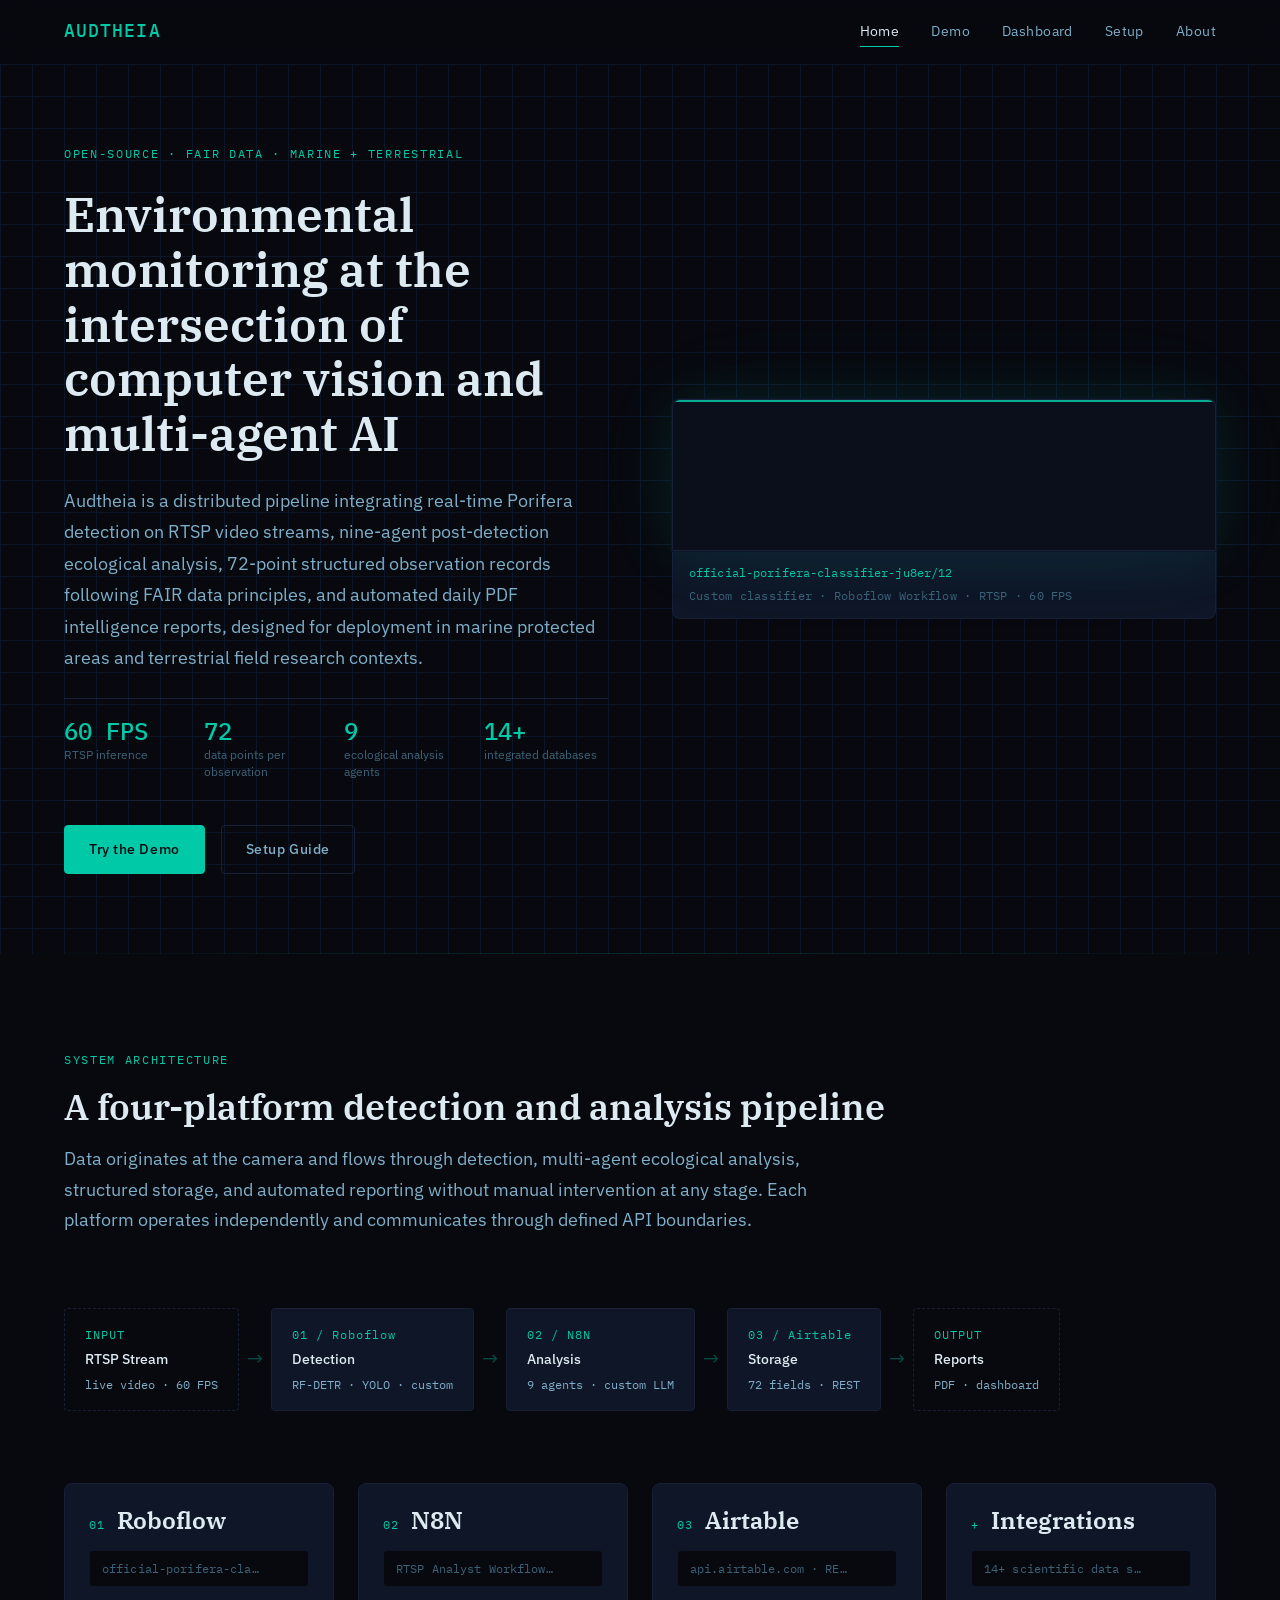
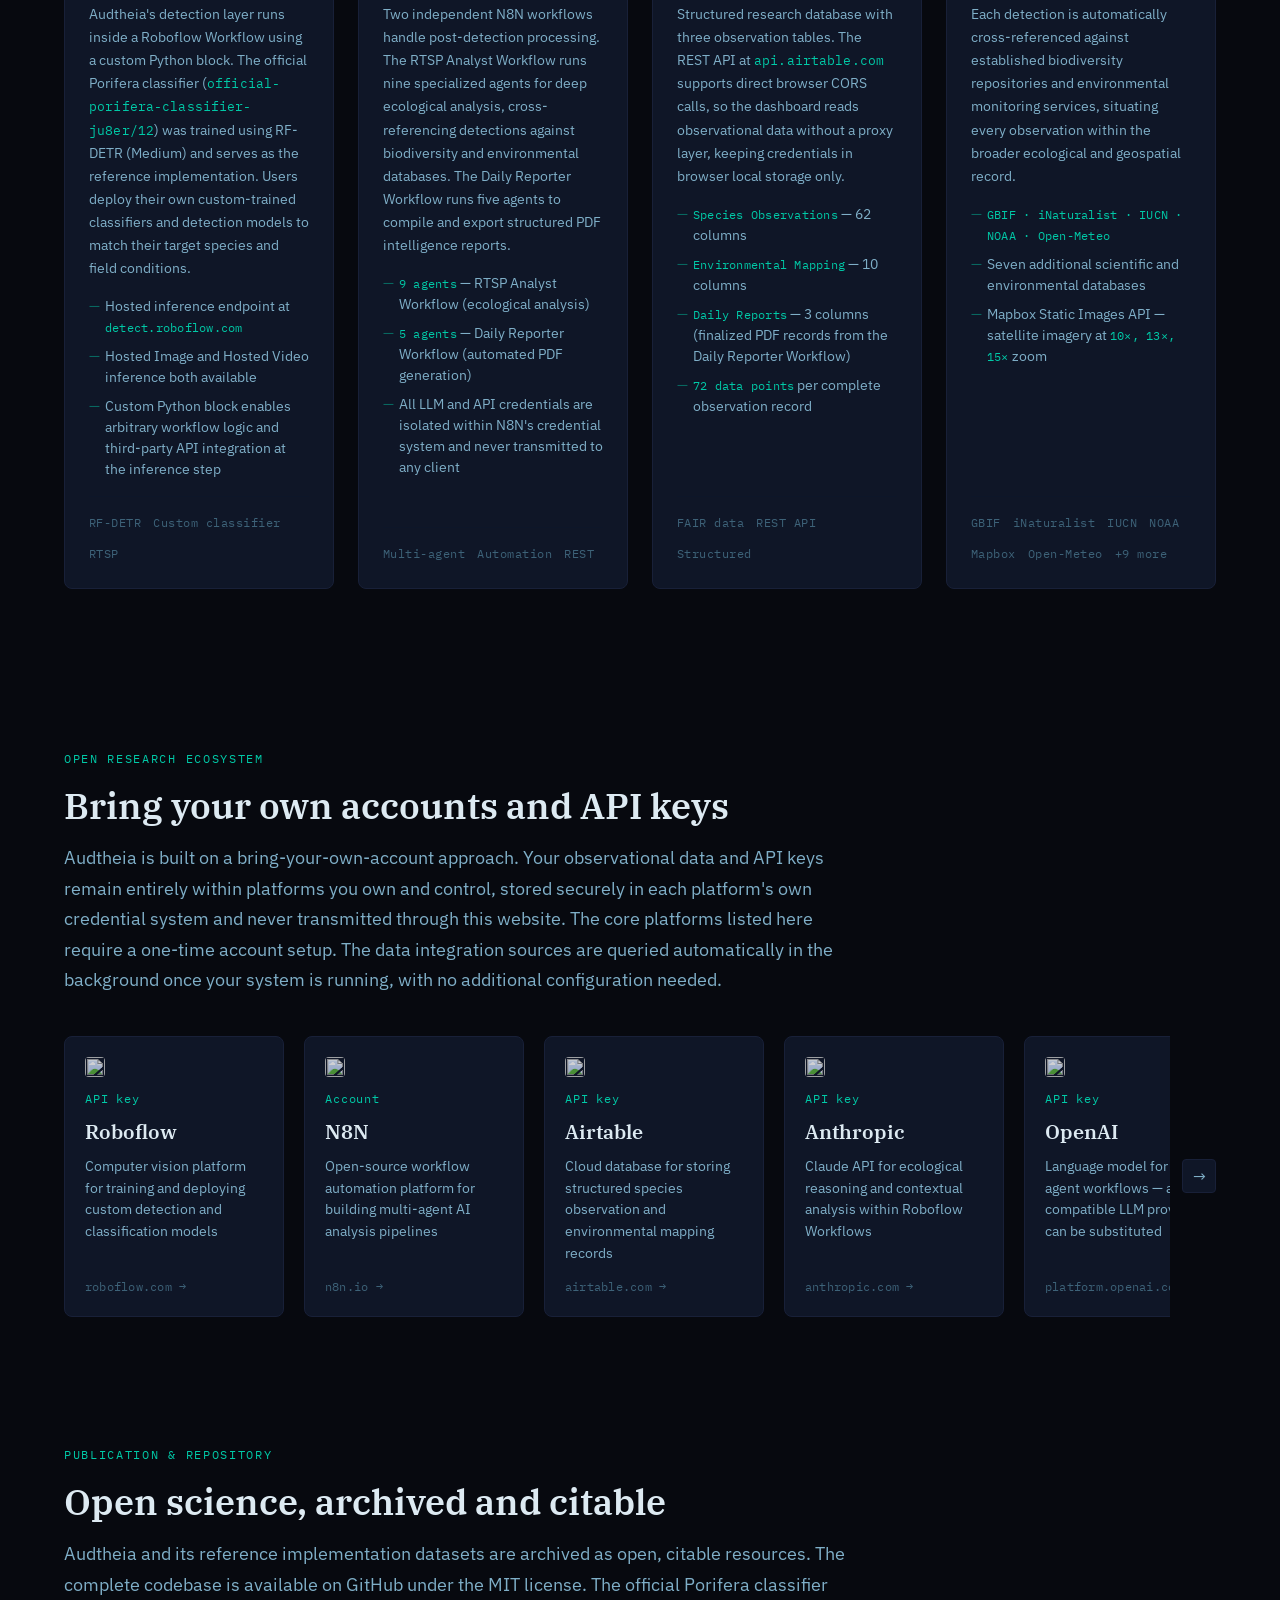
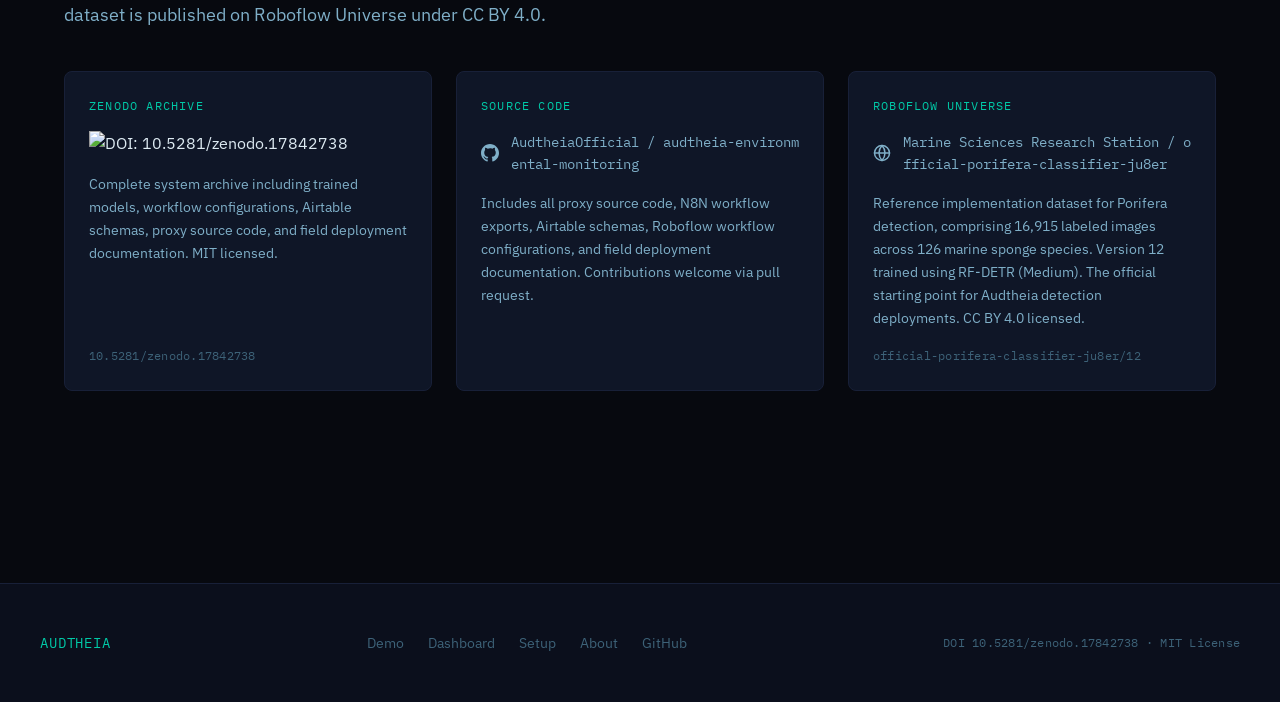
==== commit 5e521de7: "Update index.html Add platform carousel and platform ID expand toggle" ====
--- a/website/index.html
+++ b/website/index.html
@@ -11,6 +11,10 @@
   <link href="https://fonts.googleapis.com/css2?family=IBM+Plex+Mono:ital,wght@0,400;0,500;1,400&family=IBM+Plex+Sans:ital,wght@0,300;0,400;0,500;1,400&family=IBM+Plex+Serif:ital,wght@0,400;0,600;1,400&display=swap" rel="stylesheet" />
 
   <link rel="stylesheet" href="assets/style.css" />
+  <style>
+    /* Platform carousel — service favicon icons */
+    .psc-card img { width: 20px; height: 20px; border-radius: 4px; opacity: 0.8; }
+  </style>
 </head>
 <body>
 
@@ -253,15 +257,16 @@
   <section class="section-sm" id="platforms">
     <div class="container">
 
-      <span class="section-label">Required platforms</span>
+      <span class="section-label">Open research ecosystem</span>
       <h2>Bring your own accounts and API keys</h2>
-      <p class="section-intro">Audtheia connects to each of these platforms using credentials you configure. Your accounts, your data. No information passes through Audtheia infrastructure. Core platforms require API keys set up during the initial configuration. Data integration sources are queried automatically during detection and analysis.</p>
+      <p class="section-intro">Audtheia is built on a bring-your-own-account approach. Your observational data and API keys remain entirely within platforms you own and control, stored securely in each platform's own credential system and never transmitted through this website. The core platforms listed here require a one-time account setup. The data integration sources are queried automatically in the background once your system is running, with no additional configuration needed.</p>
 
       <div class="psc-wrapper">
         <button class="psc-arrow psc-arrow--left" id="psc-left" aria-label="Scroll left" hidden>←</button>
         <div class="psc-track" id="psc-track">
 
           <div class="psc-card">
+            <img src="https://www.google.com/s2/favicons?domain=roboflow.com&sz=32" alt="" width="20" height="20" loading="lazy" aria-hidden="true" />
             <span class="psc-badge psc-badge--key">API key</span>
             <span class="psc-name">Roboflow</span>
             <span class="psc-desc">Computer vision platform for training and deploying custom detection and classification models</span>
@@ -269,6 +274,7 @@
           </div>
 
           <div class="psc-card">
+            <img src="https://www.google.com/s2/favicons?domain=n8n.io&sz=32" alt="" width="20" height="20" loading="lazy" aria-hidden="true" />
             <span class="psc-badge psc-badge--account">Account</span>
             <span class="psc-name">N8N</span>
             <span class="psc-desc">Open-source workflow automation platform for building multi-agent AI analysis pipelines</span>
@@ -276,6 +282,7 @@
           </div>
 
           <div class="psc-card">
+            <img src="https://www.google.com/s2/favicons?domain=airtable.com&sz=32" alt="" width="20" height="20" loading="lazy" aria-hidden="true" />
             <span class="psc-badge psc-badge--key">API key</span>
             <span class="psc-name">Airtable</span>
             <span class="psc-desc">Cloud database for storing structured species observation and environmental mapping records</span>
@@ -283,6 +290,7 @@
           </div>
 
           <div class="psc-card">
+            <img src="https://www.google.com/s2/favicons?domain=anthropic.com&sz=32" alt="" width="20" height="20" loading="lazy" aria-hidden="true" />
             <span class="psc-badge psc-badge--key">API key</span>
             <span class="psc-name">Anthropic</span>
             <span class="psc-desc">Claude API for ecological reasoning and contextual analysis within Roboflow Workflows</span>
@@ -290,6 +298,7 @@
           </div>
 
           <div class="psc-card">
+            <img src="https://www.google.com/s2/favicons?domain=openai.com&sz=32" alt="" width="20" height="20" loading="lazy" aria-hidden="true" />
             <span class="psc-badge psc-badge--key">API key</span>
             <span class="psc-name">OpenAI</span>
             <span class="psc-desc">Language model for N8N agent workflows — any compatible LLM provider can be substituted</span>
@@ -297,6 +306,7 @@
           </div>
 
           <div class="psc-card">
+            <img src="https://www.google.com/s2/favicons?domain=render.com&sz=32" alt="" width="20" height="20" loading="lazy" aria-hidden="true" />
             <span class="psc-badge psc-badge--free">Free tier</span>
             <span class="psc-name">Render</span>
             <span class="psc-desc">Cloud hosting for the Audtheia proxy server that routes browser detection requests to Roboflow</span>
@@ -304,6 +314,7 @@
           </div>
 
           <div class="psc-card">
+            <img src="https://www.google.com/s2/favicons?domain=mapbox.com&sz=32" alt="" width="20" height="20" loading="lazy" aria-hidden="true" />
             <span class="psc-badge psc-badge--key">API key</span>
             <span class="psc-name">Mapbox</span>
             <span class="psc-desc">Satellite imagery API for geospatial observation context at 10×, 13×, and 15× zoom</span>
@@ -311,6 +322,7 @@
           </div>
 
           <div class="psc-card">
+            <img src="https://www.google.com/s2/favicons?domain=apitemplate.io&sz=32" alt="" width="20" height="20" loading="lazy" aria-hidden="true" />
             <span class="psc-badge psc-badge--key">API key</span>
             <span class="psc-name">API Template</span>
             <span class="psc-desc">Automated PDF generation service for daily intelligence reports produced by the Daily Reporter Workflow</span>
@@ -318,6 +330,7 @@
           </div>
 
           <div class="psc-card">
+            <img src="https://www.google.com/s2/favicons?domain=gbif.org&sz=32" alt="" width="20" height="20" loading="lazy" aria-hidden="true" />
             <span class="psc-badge psc-badge--free">Free, open</span>
             <span class="psc-name">GBIF</span>
             <span class="psc-desc">Global Biodiversity Information Facility — species occurrence records and taxonomic reference data</span>
@@ -325,6 +338,7 @@
           </div>
 
           <div class="psc-card">
+            <img src="https://www.google.com/s2/favicons?domain=inaturalist.org&sz=32" alt="" width="20" height="20" loading="lazy" aria-hidden="true" />
             <span class="psc-badge psc-badge--free">Free, open</span>
             <span class="psc-name">iNaturalist</span>
             <span class="psc-desc">Community-sourced biodiversity database with species observations from researchers worldwide</span>
@@ -332,6 +346,7 @@
           </div>
 
           <div class="psc-card">
+            <img src="https://www.google.com/s2/favicons?domain=iucnredlist.org&sz=32" alt="" width="20" height="20" loading="lazy" aria-hidden="true" />
             <span class="psc-badge psc-badge--key">API key</span>
             <span class="psc-name">IUCN Red List</span>
             <span class="psc-desc">Global conservation status and population trend data for species risk and threat assessment</span>
@@ -339,6 +354,7 @@
           </div>
 
           <div class="psc-card">
+            <img src="https://www.google.com/s2/favicons?domain=noaa.gov&sz=32" alt="" width="20" height="20" loading="lazy" aria-hidden="true" />
             <span class="psc-badge psc-badge--free">Free, open</span>
             <span class="psc-name">NOAA</span>
             <span class="psc-desc">Oceanographic, atmospheric, and climate datasets for environmental observation context</span>
@@ -346,6 +362,7 @@
           </div>
 
           <div class="psc-card">
+            <img src="https://www.google.com/s2/favicons?domain=open-meteo.com&sz=32" alt="" width="20" height="20" loading="lazy" aria-hidden="true" />
             <span class="psc-badge psc-badge--free">Free, open</span>
             <span class="psc-name">Open-Meteo</span>
             <span class="psc-desc">Open-source weather and atmospheric data API — no registration or API key required</span>
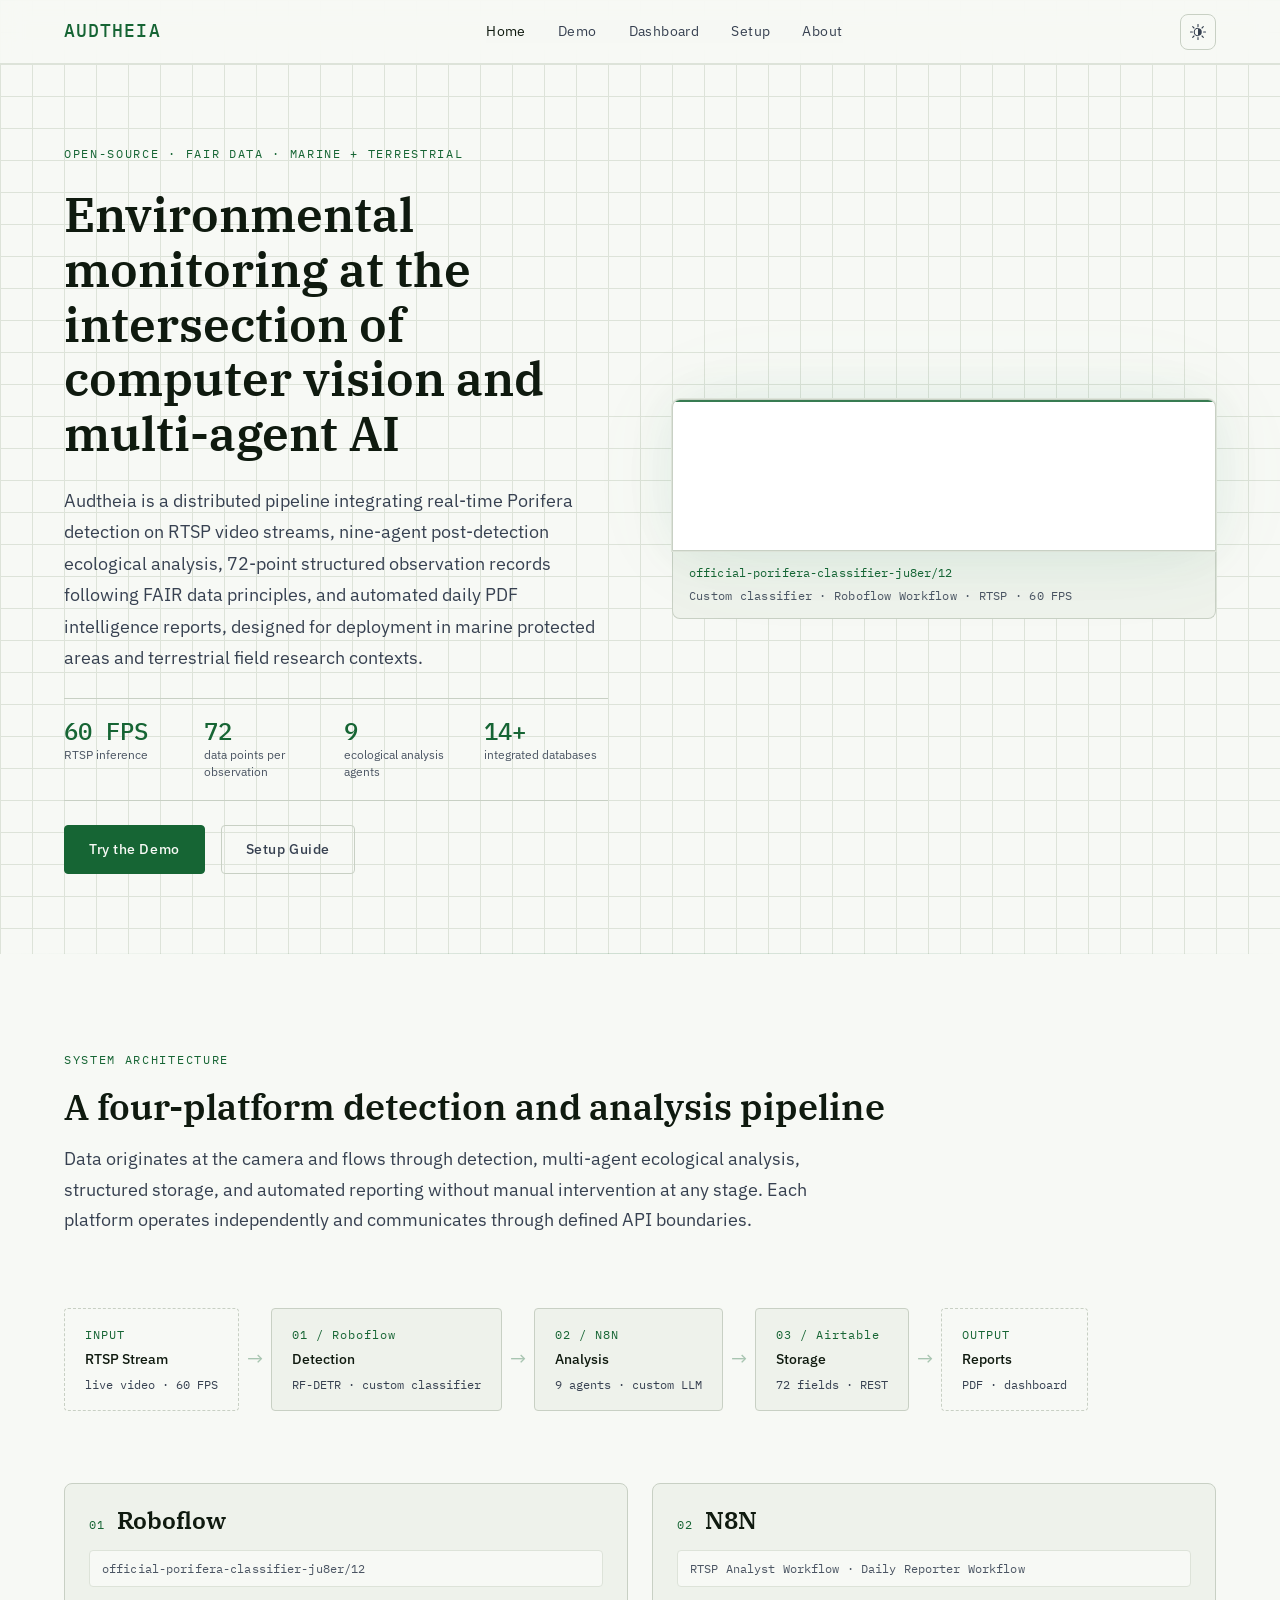
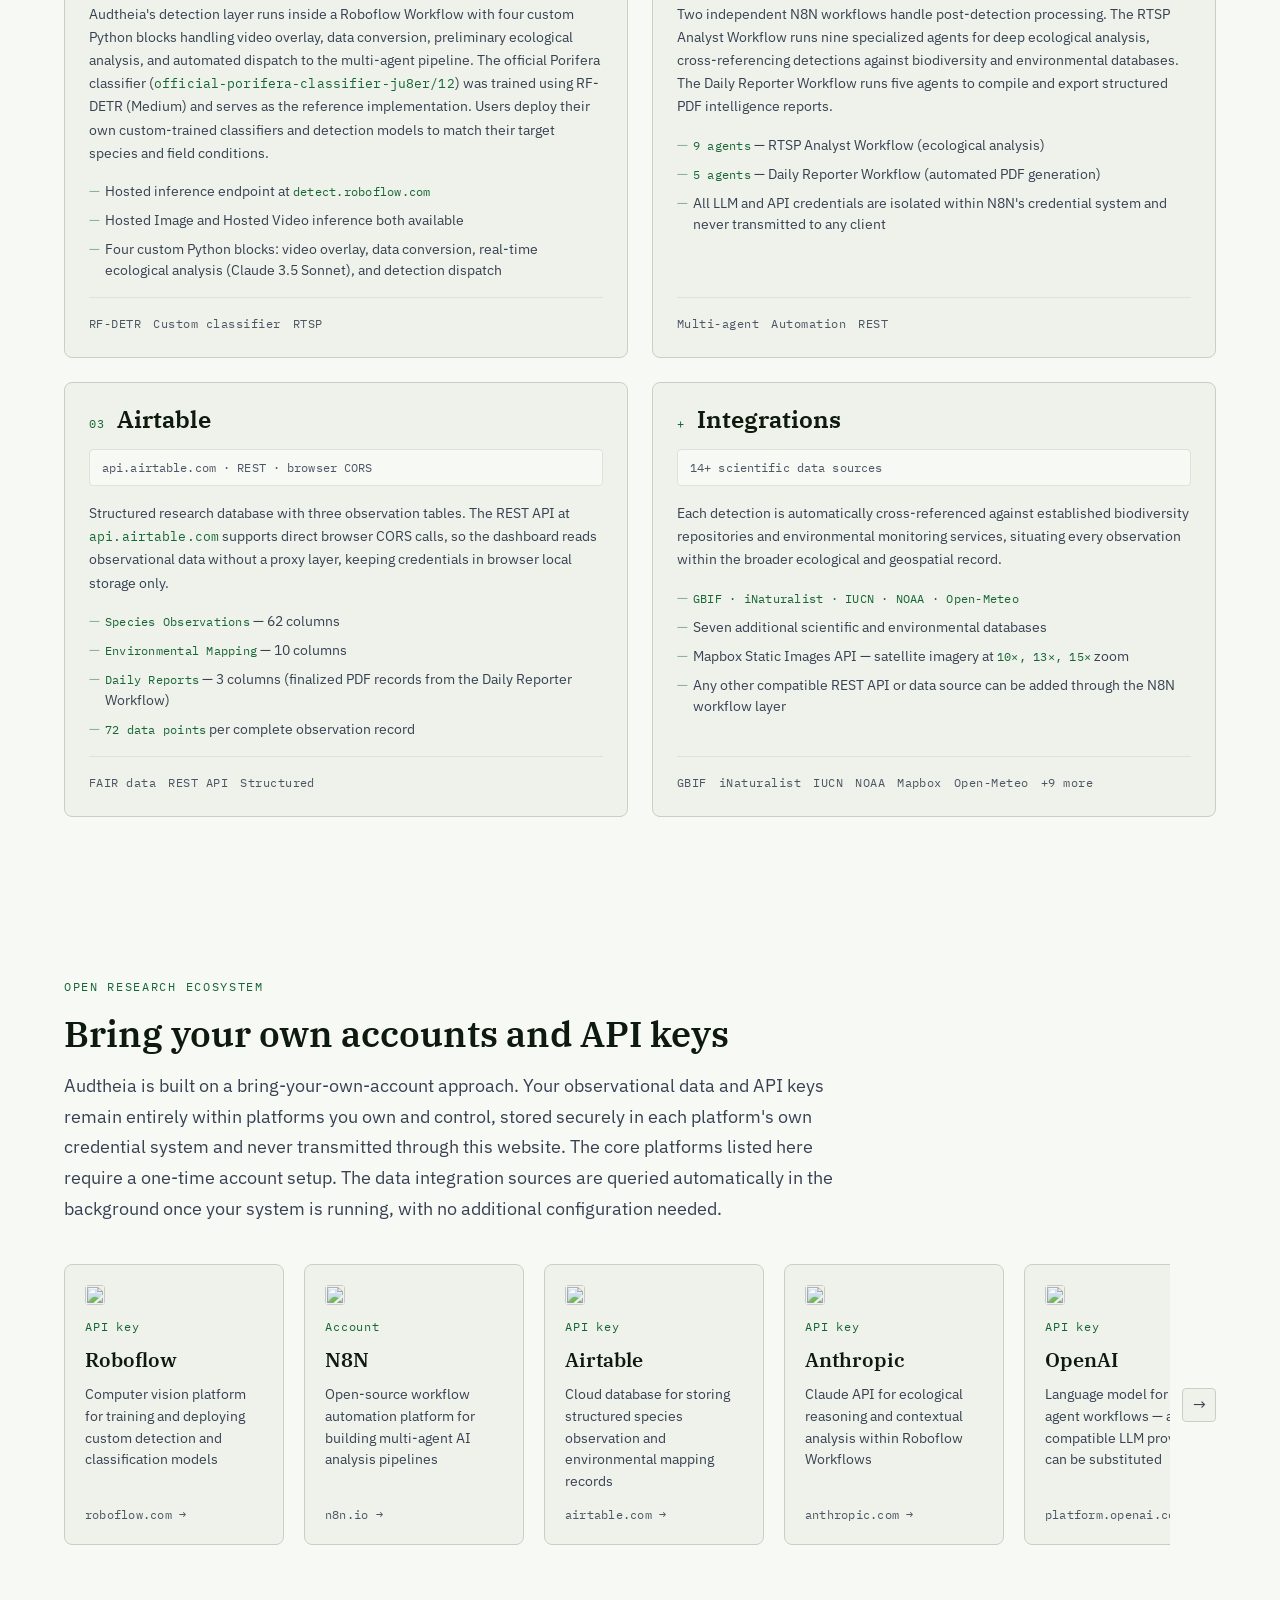
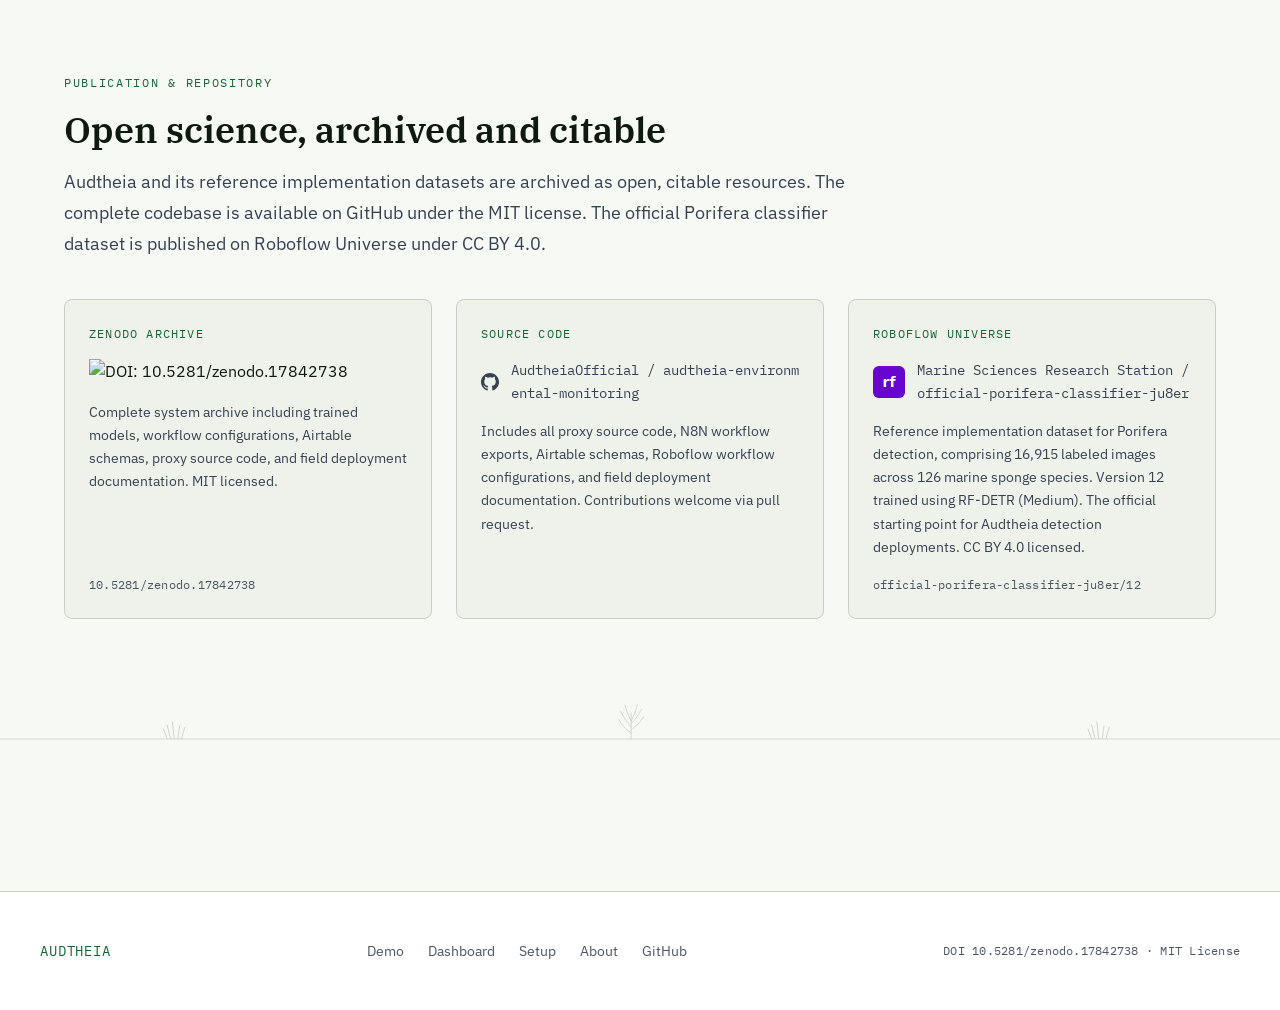
==== commit 97769aef: "Forest green light theme, system preference default, page illustrations, content and metadata update" ====
--- a/website/index.html
+++ b/website/index.html
@@ -4,17 +4,20 @@
   <meta charset="UTF-8" />
   <meta name="viewport" content="width=device-width, initial-scale=1.0" />
   <meta name="description" content="Audtheia is an open-source environmental monitoring pipeline for real-time species detection, multi-agent ecological analysis, and automated intelligence reporting in marine and terrestrial ecosystems." />
-  <title>Audtheia — Environmental Monitoring</title>
+  <title>Audtheia &mdash; Environmental Monitoring</title>
+
+  <!-- OpenGraph -->
+  <meta property="og:type"        content="website" />
+  <meta property="og:site_name"   content="Audtheia" />
+  <meta property="og:title"       content="Audtheia &mdash; Environmental Monitoring" />
+  <meta property="og:description" content="Open-source environmental monitoring pipeline for real-time species detection, multi-agent ecological analysis, and automated intelligence reporting in marine and terrestrial ecosystems." />
+  <meta property="og:url"         content="https://audtheiaofficial.github.io/audtheia-environmental-monitoring/" />
 
   <link rel="preconnect" href="https://fonts.googleapis.com" />
   <link rel="preconnect" href="https://fonts.gstatic.com" crossorigin />
   <link href="https://fonts.googleapis.com/css2?family=IBM+Plex+Mono:ital,wght@0,400;0,500;1,400&family=IBM+Plex+Sans:ital,wght@0,300;0,400;0,500;1,400&family=IBM+Plex+Serif:ital,wght@0,400;0,600;1,400&display=swap" rel="stylesheet" />
 
   <link rel="stylesheet" href="assets/style.css" />
-  <style>
-    /* Platform carousel — service favicon icons */
-    .psc-card img { width: 20px; height: 20px; border-radius: 4px; opacity: 0.8; }
-  </style>
 </head>
 <body>
 
@@ -132,7 +135,7 @@
         <div class="pipeline-node">
           <span class="pipeline-node-label">01 / Roboflow</span>
           <span class="pipeline-node-name">Detection</span>
-          <span class="pipeline-node-sub">RF-DETR &middot; YOLO &middot; custom</span>
+          <span class="pipeline-node-sub">RF-DETR &middot; custom classifier</span>
         </div>
         <span class="pipeline-connector" aria-hidden="true">→</span>
         <div class="pipeline-node">
@@ -165,11 +168,11 @@
           <div class="platform-id" title="official-porifera-classifier-ju8er/12">
             <code>official-porifera-classifier-ju8er/12</code>
           </div>
-          <p>Audtheia's detection layer runs inside a Roboflow Workflow using a custom Python block. The official Porifera classifier (<code>official-porifera-classifier-ju8er/12</code>) was trained using RF-DETR (Medium) and serves as the reference implementation. Users deploy their own custom-trained classifiers and detection models to match their target species and field conditions.</p>
+          <p>Audtheia's detection layer runs inside a Roboflow Workflow with four custom Python blocks handling video overlay, data conversion, preliminary ecological analysis, and automated dispatch to the multi-agent pipeline. The official Porifera classifier (<code>official-porifera-classifier-ju8er/12</code>) was trained using RF-DETR (Medium) and serves as the reference implementation. Users deploy their own custom-trained classifiers and detection models to match their target species and field conditions.</p>
           <ul class="platform-specs">
             <li>Hosted inference endpoint at <code>detect.roboflow.com</code></li>
             <li>Hosted Image and Hosted Video inference both available</li>
-            <li>Custom Python block enables arbitrary workflow logic and third-party API integration at the inference step</li>
+            <li>Four custom Python blocks: video overlay, data conversion, real-time ecological analysis (Claude 3.5 Sonnet), and detection dispatch</li>
           </ul>
           <div class="platform-tags">
             <span class="platform-tag">RF-DETR</span>
@@ -209,9 +212,9 @@
           </div>
           <p>Structured research database with three observation tables. The REST API at <code>api.airtable.com</code> supports direct browser CORS calls, so the dashboard reads observational data without a proxy layer, keeping credentials in browser local storage only.</p>
           <ul class="platform-specs">
-            <li><code>Species Observations</code> — 62 columns</li>
-            <li><code>Environmental Mapping</code> — 10 columns</li>
-            <li><code>Daily Reports</code> — 3 columns (finalized PDF records from the Daily Reporter Workflow)</li>
+            <li><code>Species Observations</code> &mdash; 62 columns</li>
+            <li><code>Environmental Mapping</code> &mdash; 10 columns</li>
+            <li><code>Daily Reports</code> &mdash; 3 columns (finalized PDF records from the Daily Reporter Workflow)</li>
             <li><code>72 data points</code> per complete observation record</li>
           </ul>
           <div class="platform-tags">
@@ -233,7 +236,8 @@
           <ul class="platform-specs">
             <li><code>GBIF &middot; iNaturalist &middot; IUCN &middot; NOAA &middot; Open-Meteo</code></li>
             <li>Seven additional scientific and environmental databases</li>
-            <li>Mapbox Static Images API — satellite imagery at <code>10&times;, 13&times;, 15&times;</code> zoom</li>
+            <li>Mapbox Static Images API &mdash; satellite imagery at <code>10&times;, 13&times;, 15&times;</code> zoom</li>
+            <li>Any other compatible REST API or data source can be added through the N8N workflow layer</li>
           </ul>
           <div class="platform-tags">
             <span class="platform-tag">GBIF</span>
@@ -317,7 +321,7 @@
             <img src="https://www.google.com/s2/favicons?domain=mapbox.com&sz=32" alt="" width="20" height="20" loading="lazy" aria-hidden="true" />
             <span class="psc-badge psc-badge--key">API key</span>
             <span class="psc-name">Mapbox</span>
-            <span class="psc-desc">Satellite imagery API for geospatial observation context at 10×, 13×, and 15× zoom</span>
+            <span class="psc-desc">Satellite imagery API for geospatial observation context at 10&times;, 13&times;, and 15&times; zoom</span>
             <a href="https://mapbox.com" target="_blank" rel="noopener noreferrer" class="psc-link">mapbox.com →</a>
           </div>
 
@@ -333,7 +337,7 @@
             <img src="https://www.google.com/s2/favicons?domain=gbif.org&sz=32" alt="" width="20" height="20" loading="lazy" aria-hidden="true" />
             <span class="psc-badge psc-badge--free">Free, open</span>
             <span class="psc-name">GBIF</span>
-            <span class="psc-desc">Global Biodiversity Information Facility — species occurrence records and taxonomic reference data</span>
+            <span class="psc-desc">Global Biodiversity Information Facility &mdash; species occurrence records and taxonomic reference data</span>
             <a href="https://www.gbif.org" target="_blank" rel="noopener noreferrer" class="psc-link">gbif.org →</a>
           </div>
 
@@ -365,8 +369,40 @@
             <img src="https://www.google.com/s2/favicons?domain=open-meteo.com&sz=32" alt="" width="20" height="20" loading="lazy" aria-hidden="true" />
             <span class="psc-badge psc-badge--free">Free, open</span>
             <span class="psc-name">Open-Meteo</span>
-            <span class="psc-desc">Open-source weather and atmospheric data API — no registration or API key required</span>
+            <span class="psc-desc">Open-source weather and atmospheric data API &mdash; no registration or API key required</span>
             <a href="https://open-meteo.com" target="_blank" rel="noopener noreferrer" class="psc-link">open-meteo.com →</a>
+          </div>
+
+          <div class="psc-card">
+            <img src="https://www.google.com/s2/favicons?domain=api-ninjas.com&sz=32" alt="" width="20" height="20" loading="lazy" aria-hidden="true" />
+            <span class="psc-badge psc-badge--free">Free tier</span>
+            <span class="psc-name">API Ninjas</span>
+            <span class="psc-desc">Species and biodiversity data API with free and paid tiers for ecological cross-referencing</span>
+            <a href="https://api-ninjas.com" target="_blank" rel="noopener noreferrer" class="psc-link">api-ninjas.com →</a>
+          </div>
+
+          <div class="psc-card">
+            <img src="https://www.google.com/s2/favicons?domain=opentopodata.org&sz=32" alt="" width="20" height="20" loading="lazy" aria-hidden="true" />
+            <span class="psc-badge psc-badge--free">Free, open</span>
+            <span class="psc-name">OpenTopoData</span>
+            <span class="psc-desc">Open elevation and topographic data API for geospatial habitat characterization</span>
+            <a href="https://opentopodata.org" target="_blank" rel="noopener noreferrer" class="psc-link">opentopodata.org →</a>
+          </div>
+
+          <div class="psc-card">
+            <img src="https://www.google.com/s2/favicons?domain=openstreetmap.org&sz=32" alt="" width="20" height="20" loading="lazy" aria-hidden="true" />
+            <span class="psc-badge psc-badge--free">Free, open</span>
+            <span class="psc-name">OpenStreetMap</span>
+            <span class="psc-desc">Open geographic database for habitat context and spatial reference via the Overpass API</span>
+            <a href="https://www.openstreetmap.org" target="_blank" rel="noopener noreferrer" class="psc-link">openstreetmap.org →</a>
+          </div>
+
+          <div class="psc-card">
+            <img src="https://www.google.com/s2/favicons?domain=soilgrids.org&sz=32" alt="" width="20" height="20" loading="lazy" aria-hidden="true" />
+            <span class="psc-badge psc-badge--free">Free, open</span>
+            <span class="psc-name">SoilGrids</span>
+            <span class="psc-desc">Global soil information system by ISRIC &mdash; soil composition and property data for terrestrial deployments</span>
+            <a href="https://soilgrids.org" target="_blank" rel="noopener noreferrer" class="psc-link">soilgrids.org →</a>
           </div>
 
         </div>
@@ -433,8 +469,9 @@
             rel="noopener noreferrer"
             class="github-link"
           >
-            <svg xmlns="http://www.w3.org/2000/svg" viewBox="0 0 24 24" fill="none" stroke="currentColor" stroke-width="2" stroke-linecap="round" stroke-linejoin="round" width="18" height="18" aria-hidden="true" focusable="false">
-              <circle cx="12" cy="12" r="10"/><line x1="2" y1="12" x2="22" y2="12"/><path d="M12 2a15.3 15.3 0 0 1 4 10 15.3 15.3 0 0 1-4 10 15.3 15.3 0 0 1-4-10 15.3 15.3 0 0 1 4-10z"/>
+            <svg xmlns="http://www.w3.org/2000/svg" width="32" height="32" viewBox="0 0 100 100" aria-label="Roboflow" role="img">
+              <rect width="100" height="100" rx="18" fill="#6706CE"/>
+              <text x="50" y="67" font-family="system-ui,sans-serif" font-size="44" font-weight="700" fill="#ffffff" text-anchor="middle">rf</text>
             </svg>
             <span>Marine Sciences Research Station / official-porifera-classifier-ju8er</span>
           </a>
--- a/website/assets/style.css
+++ b/website/assets/style.css
@@ -1361,3 +1361,4907 @@
   }
 }
 
+
+/* ── 16. DEMO PAGE ─────────────────────────────────────────────────────── */
+
+/* Page-level heading override — tool pages are more restrained than hero  */
+.demo-heading {
+  font-size: var(--text-4xl);
+  line-height: 1.18;
+}
+
+/* Intro block — limits line width for readability                          */
+.demo-intro {
+  margin-bottom: var(--space-10);
+}
+
+.demo-intro .section-intro {
+  margin-top: var(--space-4);
+}
+
+/* Demo content — narrower max-width than the container, keeps tool focused */
+.demo-content {
+  max-width: 800px;
+}
+
+/* ── Drop zone ────────────────────────────────────────────────────────── */
+
+.demo-drop-zone {
+  border: 1px dashed var(--color-border);
+  border-radius: var(--radius-md);
+  background: var(--color-surface);
+  padding: var(--space-16) var(--space-8);
+  min-height: 240px;
+  display: flex;
+  flex-direction: column;
+  align-items: center;
+  justify-content: center;
+  gap: var(--space-4);
+  cursor: pointer;
+  text-align: center;
+  user-select: none;
+  transition:
+    border-color var(--transition-base),
+    background  var(--transition-base),
+    box-shadow  var(--transition-base);
+}
+
+.demo-drop-zone:hover,
+.demo-drop-zone:focus-visible {
+  border-color: var(--color-teal);
+  background: var(--color-glow-teal);
+  outline: none;
+}
+
+.demo-drop-zone.drag-over {
+  border-color: var(--color-teal);
+  background: var(--color-glow-teal);
+  box-shadow: 0 0 0 1px var(--color-teal) inset;
+}
+
+.demo-drop-icon {
+  color: var(--color-teal);
+  opacity: 0.45;
+  transition: opacity var(--transition-fast);
+}
+
+.demo-drop-zone:hover .demo-drop-icon,
+.demo-drop-zone:focus-visible .demo-drop-icon,
+.demo-drop-zone.drag-over .demo-drop-icon {
+  opacity: 1;
+}
+
+.demo-drop-headline {
+  font-family: var(--font-sans);
+  font-size: var(--text-lg);
+  font-weight: 500;
+  color: var(--color-text);
+}
+
+.demo-drop-sub {
+  font-family: var(--font-mono);
+  font-size: var(--text-xs);
+  color: var(--color-text-muted);
+  letter-spacing: 0.08em;
+}
+
+/* ── Preview section ──────────────────────────────────────────────────── */
+
+.demo-preview-section {
+  margin-top: var(--space-8);
+}
+
+/* Wrapper that stacks the image and canvas overlay */
+.demo-image-frame {
+  position: relative;
+  border: 1px solid var(--color-border);
+  border-radius: var(--radius-md);
+  overflow: hidden;
+  background: var(--color-surface);
+  /* teal glow echoes the hero GIF frame */
+  box-shadow:
+    0 0 0 1px var(--color-border-subtle),
+    0 0 40px rgba(0, 201, 167, 0.07);
+  /* Remove inline-block gap under the img */
+  line-height: 0;
+}
+
+.demo-preview-img {
+  display: block;
+  width: 100%;
+  height: auto;
+}
+
+/* Canvas lives in the same stacking context — pointer-events: none so the
+   user can still interact with elements below it.
+   Width and height are set exclusively by syncCanvas() in demo.js —
+   no CSS dimensions here to avoid conflicting with the bitmap attributes.  */
+#demo-canvas {
+  position: absolute;
+  top: 0;
+  left: 0;
+  pointer-events: none;
+}
+
+/* ── Action buttons ───────────────────────────────────────────────────── */
+
+.demo-actions {
+  display: flex;
+  gap: var(--space-4);
+  align-items: center;
+  margin-top: var(--space-6);
+  flex-wrap: wrap;
+}
+
+/* ── Status messages ──────────────────────────────────────────────────── */
+
+.demo-status {
+  display: flex;
+  align-items: flex-start;
+  gap: var(--space-3);
+  margin-top: var(--space-6);
+  padding: var(--space-4) var(--space-5);
+  border: 1px solid var(--color-border);
+  border-radius: var(--radius-md);
+  background: var(--color-surface-2);
+  font-family: var(--font-sans);
+  font-size: var(--text-sm);
+  line-height: 1.6;
+  color: var(--color-text-2);
+}
+
+.demo-status a {
+  color: var(--color-teal);
+  text-decoration: underline;
+  text-underline-offset: 3px;
+  transition: opacity var(--transition-fast);
+}
+
+.demo-status a:hover {
+  opacity: 0.75;
+}
+
+/* Loading — neutral, spinner-aligned                                       */
+.demo-status--loading {
+  align-items: center;
+  border-color: var(--color-border);
+  color: var(--color-text-2);
+}
+
+/* Error — warm red tint                                                    */
+.demo-status--error {
+  border-color: rgba(248, 113, 113, 0.28);
+  background: rgba(248, 113, 113, 0.05);
+  color: #f87171;
+}
+
+.demo-status--error a {
+  color: #f87171;
+}
+
+/* Info — cool blue tint                                                    */
+.demo-status--info {
+  border-color: rgba(56, 189, 248, 0.22);
+  background: rgba(56, 189, 248, 0.04);
+  color: var(--color-text-2);
+}
+
+.demo-status-text {
+  flex: 1;
+}
+
+/* ── Spinner ──────────────────────────────────────────────────────────── */
+
+.demo-spinner {
+  display: inline-block;
+  flex-shrink: 0;
+  width: 16px;
+  height: 16px;
+  border: 2px solid var(--color-border);
+  border-top-color: var(--color-teal);
+  border-radius: 50%;
+  animation: demo-spin 0.65s linear infinite;
+}
+
+@keyframes demo-spin {
+  to { transform: rotate(360deg); }
+}
+
+/* ── Results section ──────────────────────────────────────────────────── */
+
+.demo-results-section {
+  margin-top: var(--space-10);
+  padding-top: var(--space-8);
+  border-top: 1px solid var(--color-border);
+}
+
+.demo-results-header {
+  display: flex;
+  align-items: baseline;
+  justify-content: space-between;
+  flex-wrap: wrap;
+  gap: var(--space-4);
+  margin-bottom: var(--space-5);
+}
+
+.demo-results-count {
+  font-family: var(--font-mono);
+  font-size: var(--text-xs);
+  color: var(--color-text-muted);
+  letter-spacing: 0.04em;
+}
+
+.demo-results-list {
+  display: flex;
+  flex-direction: column;
+  gap: var(--space-2);
+}
+
+/* Each detection row: index | species name | confidence                    */
+.demo-result-item {
+  display: grid;
+  grid-template-columns: 2rem 1fr auto;
+  align-items: baseline;
+  gap: var(--space-4);
+  padding: var(--space-3) var(--space-4);
+  background: var(--color-surface-2);
+  border: 1px solid var(--color-border);
+  border-radius: var(--radius-sm);
+  transition: border-color var(--transition-fast);
+}
+
+.demo-result-item:hover {
+  border-color: var(--color-teal);
+}
+
+.demo-result-index {
+  font-family: var(--font-mono);
+  font-size: var(--text-xs);
+  color: var(--color-text-muted);
+}
+
+/* Scientific name rendered in serif italic — matches Audtheia's data tone  */
+.demo-result-species {
+  font-family: var(--font-serif);
+  font-style: italic;
+  font-size: var(--text-base);
+  color: var(--color-text);
+}
+
+.demo-result-confidence {
+  font-family: var(--font-mono);
+  font-size: var(--text-sm);
+  color: var(--color-teal);
+  letter-spacing: 0.02em;
+}
+
+/* ── Info callout ─────────────────────────────────────────────────────── */
+
+.demo-callout {
+  display: flex;
+  gap: var(--space-4);
+  margin-top: var(--space-12);
+  padding: var(--space-5);
+  border: 1px solid var(--color-border-subtle);
+  border-radius: var(--radius-md);
+}
+
+.demo-callout-marker {
+  width: 6px;
+  height: 6px;
+  border-radius: 50%;
+  background: var(--color-teal);
+  flex-shrink: 0;
+  opacity: 0.45;
+  margin-top: 5px;
+}
+
+.demo-callout-text {
+  font-family: var(--font-mono);
+  font-size: var(--text-xs);
+  color: var(--color-text-muted);
+  line-height: 1.7;
+  letter-spacing: 0.01em;
+  max-width: none;
+}
+
+.demo-callout-text a {
+  color: var(--color-text-2);
+  text-decoration: underline;
+  text-underline-offset: 3px;
+  transition: color var(--transition-fast);
+}
+
+.demo-callout-text a:hover {
+  color: var(--color-teal);
+}
+
+/* ── Responsive — Demo page ───────────────────────────────────────────── */
+
+@media (max-width: 768px) {
+  .demo-heading {
+    font-size: var(--text-3xl);
+  }
+
+  .demo-drop-zone {
+    padding: var(--space-12) var(--space-6);
+    min-height: 200px;
+  }
+}
+
+@media (max-width: 480px) {
+  .demo-drop-zone {
+    padding: var(--space-10) var(--space-4);
+    min-height: 180px;
+    gap: var(--space-3);
+  }
+
+  .demo-drop-headline {
+    font-size: var(--text-base);
+  }
+
+  /* Stack action buttons vertically on very small screens */
+  .demo-actions {
+    flex-direction: column;
+    align-items: stretch;
+  }
+
+  .demo-actions .btn {
+    justify-content: center;
+    text-align: center;
+  }
+
+  /* Result rows: 2-column on narrow screens — index + species on line 1,
+     confidence on line 2 beneath species                                   */
+  .demo-result-item {
+    grid-template-columns: 2rem 1fr;
+    grid-template-rows: auto auto;
+    row-gap: var(--space-1);
+  }
+
+  .demo-result-confidence {
+    grid-column: 2;
+  }
+}
+
+/* Respect reduced-motion preference — disable spinner animation             */
+@media (prefers-reduced-motion: reduce) {
+  .demo-spinner {
+    animation: none;
+    border-top-color: var(--color-teal);
+    opacity: 0.6;
+  }
+}
+
+
+/* ── 17. DASHBOARD PAGE ────────────────────────────────────────────────── */
+
+/* ── Page layout ──────────────────────────────────────────────────────── */
+
+/* First section accounts for the fixed nav height */
+.dash-settings-section {
+  padding-top: calc(var(--nav-height) + var(--space-16));
+  padding-bottom: var(--space-16);
+}
+
+.dash-data-section {
+  padding-top: var(--space-16);
+}
+
+.dash-section-intro {
+  max-width: 720px;
+  margin-bottom: var(--space-10);
+}
+
+.dash-section-heading {
+  margin-top: var(--space-3);
+}
+
+/* Full-width rule that visually divides Settings from Dashboard */
+.dash-separator {
+  height: 1px;
+  background: var(--color-border);
+  max-width: calc(var(--container-max) - (var(--container-pad) * 2));
+  margin: 0 auto;
+}
+
+/* ── Privacy notice ───────────────────────────────────────────────────── */
+
+.settings-privacy {
+  display: flex;
+  gap: var(--space-4);
+  align-items: flex-start;
+  max-width: 720px;
+  background: var(--color-surface-2);
+  border: 1px solid var(--color-border);
+  border-left: 3px solid var(--color-teal);
+  border-radius: var(--radius-md);
+  padding: var(--space-5) var(--space-6);
+  margin-bottom: var(--space-8);
+}
+
+.settings-privacy-icon {
+  flex-shrink: 0;
+  color: var(--color-teal);
+  opacity: 0.7;
+  margin-top: 1px;
+}
+
+.settings-privacy p {
+  font-family: var(--font-mono);
+  font-size: var(--text-xs);
+  color: var(--color-text-2);
+  line-height: 1.75;
+  letter-spacing: 0.01em;
+  max-width: none;
+}
+
+/* ── Settings form ────────────────────────────────────────────────────── */
+
+.settings-form {
+  max-width: 720px;
+  display: flex;
+  flex-direction: column;
+  gap: var(--space-8);
+}
+
+/* Grouped credential block */
+.settings-group {
+  display: flex;
+  flex-direction: column;
+  gap: var(--space-6);
+  background: var(--color-surface);
+  border: 1px solid var(--color-border);
+  border-radius: var(--radius-md);
+  padding: var(--space-6);
+}
+
+.settings-group-label {
+  font-family: var(--font-mono);
+  font-size: var(--text-xs);
+  color: var(--color-teal);
+  letter-spacing: 0.12em;
+  text-transform: uppercase;
+  padding-bottom: var(--space-4);
+  border-bottom: 1px solid var(--color-border-subtle);
+}
+
+/* Individual field row */
+.settings-field {
+  display: flex;
+  flex-direction: column;
+  gap: var(--space-2);
+}
+
+.settings-label {
+  font-family: var(--font-mono);
+  font-size: var(--text-xs);
+  color: var(--color-text-2);
+  letter-spacing: 0.06em;
+}
+
+.settings-input {
+  background: var(--color-bg);
+  border: 1px solid var(--color-border);
+  border-radius: var(--radius-sm);
+  padding: var(--space-3) var(--space-4);
+  font-family: var(--font-mono);
+  font-size: var(--text-sm);
+  color: var(--color-text);
+  width: 100%;
+  transition:
+    border-color var(--transition-fast),
+    box-shadow   var(--transition-fast);
+  /* Prevent browser from overriding colors on autofill */
+  -webkit-text-fill-color: var(--color-text);
+}
+
+.settings-input:focus {
+  outline: none;
+  border-color: var(--color-teal);
+  box-shadow: 0 0 0 3px var(--color-glow-teal);
+}
+
+.settings-input::placeholder {
+  color: var(--color-text-muted);
+  -webkit-text-fill-color: var(--color-text-muted);
+}
+
+/* Counteract browser autofill background injection */
+.settings-input:-webkit-autofill,
+.settings-input:-webkit-autofill:hover,
+.settings-input:-webkit-autofill:focus {
+  -webkit-box-shadow: 0 0 0 1000px var(--color-bg) inset;
+  -webkit-text-fill-color: var(--color-text);
+  transition: background-color 5000s ease-in-out 0s;
+}
+
+.settings-hint {
+  font-family: var(--font-mono);
+  font-size: var(--text-xs);
+  color: var(--color-text-muted);
+  line-height: 1.65;
+  letter-spacing: 0.01em;
+}
+
+/* code inside hint inherits mono; override teal color to stay muted */
+.settings-hint code {
+  font-family: inherit;
+  font-size: inherit;
+  color: var(--color-text-2);
+}
+
+/* ── Settings actions ─────────────────────────────────────────────────── */
+
+.settings-actions {
+  display: flex;
+  gap: var(--space-4);
+  align-items: center;
+  flex-wrap: wrap;
+}
+
+/* ── Settings confirmation message ───────────────────────────────────── */
+
+.settings-msg {
+  padding: var(--space-3) var(--space-4);
+  border-radius: var(--radius-sm);
+  font-family: var(--font-mono);
+  font-size: var(--text-xs);
+  letter-spacing: 0.02em;
+  line-height: 1.5;
+}
+
+.settings-msg--success {
+  background: rgba(0, 201, 167, 0.07);
+  border: 1px solid rgba(0, 201, 167, 0.25);
+  color: var(--color-teal);
+}
+
+.settings-msg--error {
+  background: rgba(248, 113, 113, 0.06);
+  border: 1px solid rgba(248, 113, 113, 0.25);
+  color: #f87171;
+}
+
+/* ── No-credentials state ─────────────────────────────────────────────── */
+
+.dash-no-creds {
+  padding: var(--space-20) 0;
+  display: flex;
+  justify-content: flex-start;
+}
+
+.dash-no-creds-inner {
+  display: flex;
+  flex-direction: column;
+  align-items: flex-start;
+  gap: var(--space-5);
+  background: var(--color-surface-2);
+  border: 1px solid var(--color-border);
+  border-radius: var(--radius-md);
+  padding: var(--space-10) var(--space-12);
+  max-width: 500px;
+}
+
+.dash-no-creds-label {
+  font-family: var(--font-mono);
+  font-size: var(--text-xs);
+  color: var(--color-teal);
+  letter-spacing: 0.1em;
+  text-transform: uppercase;
+}
+
+.dash-no-creds-inner p {
+  font-size: var(--text-base);
+  color: var(--color-text-2);
+  max-width: none;
+  line-height: 1.65;
+}
+
+/* ── Loading skeletons ────────────────────────────────────────────────── */
+
+@keyframes dash-pulse {
+  0%, 100% { opacity: 0.35; }
+  50%       { opacity: 0.9;  }
+}
+
+.dash-skeleton {
+  background: var(--color-surface-2);
+  border: 1px solid var(--color-border);
+  border-radius: var(--radius-md);
+  padding: var(--space-6);
+  display: flex;
+  flex-direction: column;
+  gap: var(--space-4);
+  min-height: 180px;
+  animation: dash-pulse 1.7s ease-in-out infinite;
+}
+
+.dash-skeleton-line {
+  height: 11px;
+  background: var(--color-border);
+  border-radius: 2px;
+}
+
+.dash-skeleton-line--mid   { width: 65%; }
+.dash-skeleton-line--short { width: 38%; }
+
+/* ── Inline error + empty states ──────────────────────────────────────── */
+
+.dash-inline-error {
+  display: flex;
+  align-items: flex-start;
+  gap: var(--space-3);
+  padding: var(--space-5) var(--space-6);
+  background: rgba(248, 113, 113, 0.05);
+  border: 1px solid rgba(248, 113, 113, 0.2);
+  border-radius: var(--radius-md);
+  font-family: var(--font-mono);
+  font-size: var(--text-xs);
+  color: #f87171;
+  line-height: 1.7;
+  letter-spacing: 0.01em;
+}
+
+.dash-inline-error-icon {
+  flex-shrink: 0;
+  font-size: var(--text-base);
+  line-height: 1.3;
+}
+
+.dash-empty {
+  padding: var(--space-16) var(--space-8);
+  text-align: center;
+  border: 1px dashed var(--color-border);
+  border-radius: var(--radius-md);
+}
+
+.dash-empty-label {
+  font-family: var(--font-mono);
+  font-size: var(--text-sm);
+  color: var(--color-text-muted);
+  letter-spacing: 0.04em;
+}
+
+/* Truncation notice — shown when a table has more than 1,000 records */
+.dash-truncation-note {
+  font-family: var(--font-mono);
+  font-size: var(--text-xs);
+  color: var(--color-text-muted);
+  letter-spacing: 0.02em;
+  padding: var(--space-5) 0;
+  text-align: center;
+  border-top: 1px solid var(--color-border-subtle);
+  margin-top: var(--space-6);
+  max-width: none;
+}
+
+/* ── Dashboard tabs ───────────────────────────────────────────────────── */
+
+.dash-tabs {
+  display: flex;
+  border-bottom: 1px solid var(--color-border);
+  margin-bottom: var(--space-10);
+  overflow-x: auto;
+  scrollbar-width: none;
+}
+
+.dash-tabs::-webkit-scrollbar { display: none; }
+
+.dash-tab {
+  font-family: var(--font-mono);
+  font-size: var(--text-xs);
+  letter-spacing: 0.09em;
+  text-transform: uppercase;
+  color: var(--color-text-muted);
+  padding: var(--space-3) var(--space-6);
+  background: none;
+  border: none;
+  border-bottom: 2px solid transparent;
+  cursor: pointer;
+  white-space: nowrap;
+  margin-bottom: -1px;
+  transition:
+    color        var(--transition-fast),
+    border-color var(--transition-fast);
+}
+
+.dash-tab:hover {
+  color: var(--color-text-2);
+}
+
+.dash-tab.active {
+  color: var(--color-teal);
+  border-bottom-color: var(--color-teal);
+}
+
+/* ── Load more button area ────────────────────────────────────────────── */
+
+.dash-load-more {
+  display: flex;
+  justify-content: center;
+  padding: var(--space-10) 0;
+  margin-top: var(--space-6);
+  border-top: 1px solid var(--color-border-subtle);
+}
+
+/* ── Field value type classes ─────────────────────────────────────────── */
+
+/* Used by renderFieldValue() for specific data types */
+.field-null {
+  font-family: var(--font-mono);
+  font-size: var(--text-xs);
+  color: var(--color-text-muted);
+}
+
+.field-num {
+  font-family: var(--font-mono);
+  color: var(--color-teal);
+}
+
+.field-bool--true  {
+  font-family: var(--font-mono);
+  font-size: var(--text-xs);
+  color: var(--color-teal);
+}
+
+.field-bool--false {
+  font-family: var(--font-mono);
+  font-size: var(--text-xs);
+  color: var(--color-text-muted);
+}
+
+.field-link {
+  color: var(--color-teal);
+  font-family: var(--font-mono);
+  font-size: var(--text-xs);
+  text-decoration: underline;
+  text-underline-offset: 3px;
+  word-break: break-all;
+  transition: opacity var(--transition-fast);
+}
+
+.field-link:hover { opacity: 0.72; }
+
+.field-obj {
+  font-family: var(--font-mono);
+  font-size: var(--text-xs);
+  color: var(--color-text-muted);
+  word-break: break-all;
+}
+
+.field-sep {
+  color: var(--color-text-muted);
+  font-family: var(--font-mono);
+  font-size: var(--text-xs);
+}
+
+/* ── Species Observation cards ────────────────────────────────────────── */
+
+/* Responsive card grid — min 340px per card, collapses to 1 col on mobile */
+.obs-grid {
+  display: grid;
+  grid-template-columns: repeat(auto-fill, minmax(340px, 1fr));
+  gap: var(--space-6);
+}
+
+.obs-card {
+  background: var(--color-surface-2);
+  border: 1px solid var(--color-border);
+  border-radius: var(--radius-md);
+  padding: var(--space-6);
+  display: flex;
+  flex-direction: column;
+  gap: var(--space-5);
+  transition: border-color var(--transition-fast);
+}
+
+.obs-card:hover {
+  border-color: var(--color-teal);
+}
+
+.obs-card-header {
+  display: flex;
+  flex-direction: column;
+  gap: var(--space-2);
+  padding-bottom: var(--space-4);
+  border-bottom: 1px solid var(--color-border-subtle);
+}
+
+/* Airtable record ID */
+.obs-record-id {
+  font-family: var(--font-mono);
+  font-size: var(--text-xs);
+  color: var(--color-text-muted);
+  letter-spacing: 0.04em;
+}
+
+/* Species name — serif italic, data-forward heading */
+.obs-species-name {
+  font-family: var(--font-serif);
+  font-style: italic;
+  font-size: var(--text-xl);
+  font-weight: 400;
+  color: var(--color-text);
+  line-height: 1.25;
+}
+
+/* Two-column field grid within each card */
+.obs-field-grid {
+  display: grid;
+  grid-template-columns: 1fr 1fr;
+  gap: var(--space-3) var(--space-4);
+}
+
+.obs-field {
+  display: flex;
+  flex-direction: column;
+  gap: var(--space-1);
+  min-width: 0;
+}
+
+.obs-field-label {
+  font-family: var(--font-mono);
+  font-size: var(--text-xs);
+  color: var(--color-text-muted);
+  letter-spacing: 0.05em;
+  text-transform: uppercase;
+  line-height: 1.3;
+  overflow: hidden;
+  text-overflow: ellipsis;
+  white-space: nowrap;
+}
+
+.obs-field-value {
+  font-family: var(--font-sans);
+  font-size: var(--text-sm);
+  color: var(--color-text-2);
+  line-height: 1.45;
+  word-break: break-word;
+}
+
+/* ── Expand toggle ────────────────────────────────────────────────────── */
+
+.obs-expand-wrap {
+  border-top: 1px solid var(--color-border-subtle);
+  padding-top: var(--space-3);
+  display: flex;
+  flex-direction: column;
+  gap: var(--space-3);
+}
+
+.obs-expand-section {
+  padding-top: var(--space-3);
+}
+
+.obs-expand-toggle {
+  display: inline-flex;
+  align-items: center;
+  gap: var(--space-2);
+  font-family: var(--font-mono);
+  font-size: var(--text-xs);
+  color: var(--color-text-muted);
+  letter-spacing: 0.04em;
+  background: none;
+  border: none;
+  cursor: pointer;
+  padding: 0;
+  transition: color var(--transition-fast);
+}
+
+.obs-expand-toggle:hover {
+  color: var(--color-teal);
+}
+
+.obs-expand-toggle svg {
+  flex-shrink: 0;
+  transition: transform var(--transition-fast);
+}
+
+.obs-expand-toggle--open svg {
+  transform: rotate(180deg);
+}
+
+/* Text label inside the expand toggle — inherits font/color from the button */
+.obs-expand-label {
+  line-height: 1;
+}
+
+/* ── Environmental Mapping cards ──────────────────────────────────────── */
+
+/* Mapping cards stack vertically — each card is wide */
+.map-grid {
+  display: flex;
+  flex-direction: column;
+  gap: var(--space-8);
+}
+
+.map-card {
+  background: var(--color-surface-2);
+  border: 1px solid var(--color-border);
+  border-radius: var(--radius-md);
+  padding: var(--space-6);
+  display: flex;
+  flex-direction: column;
+  gap: var(--space-6);
+  transition: border-color var(--transition-fast);
+}
+
+.map-card:hover {
+  border-color: var(--color-teal);
+}
+
+.map-card-header {
+  display: flex;
+  flex-direction: column;
+  gap: var(--space-2);
+  padding-bottom: var(--space-4);
+  border-bottom: 1px solid var(--color-border-subtle);
+}
+
+/* Three satellite image columns */
+.map-img-row {
+  display: grid;
+  grid-template-columns: repeat(3, 1fr);
+  gap: var(--space-5);
+}
+
+.map-img-block {
+  display: flex;
+  flex-direction: column;
+  gap: var(--space-2);
+}
+
+.map-img-label {
+  font-family: var(--font-mono);
+  font-size: var(--text-xs);
+  color: var(--color-teal);
+  letter-spacing: 0.07em;
+}
+
+/* Images from pre-generated Mapbox URLs stored in Airtable */
+.map-img {
+  width: 100%;
+  height: auto;
+  display: block;
+  border: 1px solid var(--color-border);
+  border-radius: var(--radius-sm);
+  object-fit: cover;
+  transition: opacity var(--transition-fast);
+}
+
+.map-img:hover { opacity: 0.82; }
+
+.map-img-placeholder {
+  display: flex;
+  flex-direction: column;
+  gap: var(--space-2);
+}
+
+.map-img-na {
+  font-family: var(--font-mono);
+  font-size: var(--text-xs);
+  color: var(--color-text-muted);
+  padding: var(--space-8) var(--space-4);
+  border: 1px dashed var(--color-border);
+  border-radius: var(--radius-sm);
+  text-align: center;
+  letter-spacing: 0.02em;
+}
+
+/* Metadata grid below the satellite images */
+.map-meta-grid {
+  display: grid;
+  grid-template-columns: repeat(auto-fill, minmax(180px, 1fr));
+  gap: var(--space-3) var(--space-6);
+}
+
+/* ── Daily Reports ────────────────────────────────────────────────────── */
+
+.reports-list {
+  display: flex;
+  flex-direction: column;
+  gap: var(--space-3);
+}
+
+.report-row {
+  display: flex;
+  align-items: center;
+  justify-content: space-between;
+  gap: var(--space-6);
+  padding: var(--space-5) var(--space-6);
+  background: var(--color-surface-2);
+  border: 1px solid var(--color-border);
+  border-radius: var(--radius-md);
+  flex-wrap: wrap;
+  transition: border-color var(--transition-fast);
+}
+
+.report-row:hover { border-color: var(--color-teal); }
+
+.report-row-info {
+  display: flex;
+  flex-direction: column;
+  gap: var(--space-1);
+  min-width: 0;
+}
+
+.report-title {
+  font-family: var(--font-serif);
+  font-size: var(--text-lg);
+  color: var(--color-text);
+  line-height: 1.3;
+}
+
+.report-date {
+  font-family: var(--font-mono);
+  font-size: var(--text-xs);
+  color: var(--color-text-muted);
+  letter-spacing: 0.03em;
+}
+
+.report-download {
+  flex-shrink: 0;
+  display: inline-flex;
+  align-items: center;
+  gap: var(--space-2);
+}
+
+.report-no-url {
+  font-family: var(--font-mono);
+  font-size: var(--text-xs);
+  color: var(--color-text-muted);
+  flex-shrink: 0;
+}
+
+/* ── Responsive — Dashboard ───────────────────────────────────────────── */
+
+@media (max-width: 900px) {
+  .map-img-row {
+    gap: var(--space-4);
+  }
+}
+
+@media (max-width: 768px) {
+  .dash-settings-section {
+    padding-top: calc(var(--nav-height) + var(--space-10));
+  }
+
+  .dash-no-creds-inner {
+    padding: var(--space-8);
+    max-width: none;
+  }
+
+  .settings-group {
+    padding: var(--space-5);
+  }
+
+  /* Collapse species cards to single column */
+  .obs-grid {
+    grid-template-columns: 1fr;
+  }
+
+  /* Collapse field grid to single column on small screens */
+  .obs-field-grid {
+    grid-template-columns: 1fr;
+  }
+
+  /* Stack satellite images vertically */
+  .map-img-row {
+    grid-template-columns: 1fr;
+  }
+
+  .map-meta-grid {
+    grid-template-columns: 1fr 1fr;
+  }
+}
+
+@media (max-width: 480px) {
+  .dash-tab {
+    padding: var(--space-3) var(--space-4);
+    font-size: 10px;
+    letter-spacing: 0.06em;
+  }
+
+  .map-meta-grid {
+    grid-template-columns: 1fr;
+  }
+
+  /* Stack report rows vertically on very narrow screens */
+  .report-row {
+    flex-direction: column;
+    align-items: flex-start;
+  }
+
+  .settings-actions {
+    flex-direction: column;
+    align-items: stretch;
+  }
+
+  .settings-actions .btn {
+    justify-content: center;
+    text-align: center;
+  }
+}
+
+/* Disable skeleton pulse for users who prefer reduced motion */
+@media (prefers-reduced-motion: reduce) {
+  .dash-skeleton {
+    animation: none;
+    opacity: 0.55;
+  }
+}
+
+/* ── PATCH 17A: Dashboard UI refinements ──────────────────────────────── */
+
+/* ── Subtle atmospheric teal glow on the data section background ──────── */
+.dash-data-section {
+  background: radial-gradient(
+    ellipse at 55% 0%,
+    rgba(0, 201, 167, 0.045) 0%,
+    transparent 55%
+  );
+}
+
+/* ── Settings form — 2-column side-by-side on desktop ────────────────── */
+/* The two groups (Credentials + Table IDs) sit next to each other.       */
+/* Save button and confirmation message span the full width below them.   */
+@media (min-width: 769px) {
+  .settings-privacy {
+    max-width: 960px;
+  }
+
+  .settings-form {
+    display: grid;
+    grid-template-columns: 1fr 1fr;
+    max-width: 960px;
+    gap: var(--space-6);
+    align-items: start;
+  }
+
+  .settings-actions,
+  .settings-msg {
+    grid-column: 1 / -1;
+  }
+}
+
+/* ── Card visual depth — subtle shadow + enhanced hover glow ──────────── */
+.obs-card {
+  box-shadow: 0 2px 18px rgba(0, 0, 0, 0.45);
+}
+
+.obs-card:hover {
+  box-shadow:
+    0 4px 28px rgba(0, 0, 0, 0.55),
+    0 0 0 1px rgba(0, 201, 167, 0.2);
+}
+
+/* ── Card header: record ID and observation time on the same line ─────── */
+.obs-card-meta {
+  display: flex;
+  align-items: center;
+  justify-content: space-between;
+  gap: var(--space-3);
+  flex-wrap: wrap;
+  margin-bottom: var(--space-2);
+}
+
+/* Formatted observation time — top-right of card header */
+.obs-time {
+  font-family: var(--font-mono);
+  font-size: var(--text-xs);
+  color: var(--color-text-muted);
+  letter-spacing: 0.03em;
+  white-space: nowrap;
+}
+
+/* ── Stat chips row ───────────────────────────────────────────────────── */
+/* Four key values displayed as a compact horizontal block below the       */
+/* species name. The dark bg against the card creates a clear visual step. */
+
+.obs-stats-row {
+  display: flex;
+  background: var(--color-bg);
+  border: 1px solid var(--color-border-subtle);
+  border-radius: var(--radius-sm);
+  overflow: hidden;
+}
+
+.obs-stat {
+  flex: 1;
+  display: flex;
+  flex-direction: column;
+  gap: var(--space-1);
+  padding: var(--space-3) var(--space-4);
+  border-right: 1px solid var(--color-border-subtle);
+  min-width: 0;
+}
+
+.obs-stat:last-child {
+  border-right: none;
+}
+
+.obs-stat-label {
+  font-family: var(--font-mono);
+  font-size: 10px;
+  color: var(--color-text-muted);
+  letter-spacing: 0.09em;
+  text-transform: uppercase;
+  overflow: hidden;
+  text-overflow: ellipsis;
+  white-space: nowrap;
+}
+
+.obs-stat-value {
+  font-family: var(--font-sans);
+  font-size: var(--text-sm);
+  color: var(--color-text-2);
+  line-height: 1.3;
+  overflow: hidden;
+  text-overflow: ellipsis;
+  white-space: nowrap;
+}
+
+/* Numeric stat value — teal monospace, slightly larger for emphasis */
+.obs-stat-num {
+  font-family: var(--font-mono);
+  font-size: var(--text-lg);
+  color: var(--color-teal);
+  font-weight: 500;
+}
+
+/* Null / missing stat value */
+.obs-stat-null {
+  font-family: var(--font-mono);
+  color: var(--color-text-muted);
+}
+
+/* ── Expand section — single-column definition list ──────────────────── */
+/* Replaces the 2-column .obs-field-grid inside species cards.             */
+/* A key:value list reads far better for long-text fields like taxonomy    */
+/* strings and rarity reasoning paragraphs.                                */
+
+.obs-expand-list {
+  display: flex;
+  flex-direction: column;
+  gap: var(--space-4);
+  margin: 0;
+  padding: 0;
+  list-style: none;
+}
+
+.obs-expand-item {
+  display: grid;
+  grid-template-columns: 180px 1fr;
+  gap: var(--space-4);
+  align-items: baseline;
+}
+
+.obs-expand-key {
+  font-family: var(--font-mono);
+  font-size: var(--text-xs);
+  color: var(--color-text-muted);
+  text-transform: uppercase;
+  letter-spacing: 0.05em;
+  line-height: 1.5;
+  word-break: break-word;
+}
+
+.obs-expand-val {
+  font-family: var(--font-sans);
+  font-size: var(--text-sm);
+  color: var(--color-text-2);
+  line-height: 1.7;
+  word-break: break-word;
+  margin: 0; /* reset browser <dd> default margin */
+}
+
+/* Reset browser defaults on dl/dt/dd within the list */
+.obs-expand-list dt,
+.obs-expand-list dd {
+  margin: 0;
+  padding: 0;
+}
+
+/* ── Responsive — new species card components ─────────────────────────── */
+
+/* Stat chips: 2×2 grid on small screens */
+@media (max-width: 480px) {
+  .obs-stats-row {
+    display: grid;
+    grid-template-columns: 1fr 1fr;
+  }
+
+  .obs-stat {
+    border-right: none;
+    border-bottom: 1px solid var(--color-border-subtle);
+  }
+
+  /* Right column chips get a left border */
+  .obs-stat:nth-child(even) {
+    border-left: 1px solid var(--color-border-subtle);
+  }
+
+  /* Remove bottom border from the last row (chips 3 and 4) */
+  .obs-stat:nth-last-child(-n+2) {
+    border-bottom: none;
+  }
+
+  /* Expand list: stack key above value on very narrow screens */
+  .obs-expand-item {
+    grid-template-columns: 1fr;
+    gap: var(--space-1);
+  }
+}
+
+/* Restore settings form to single column on mobile */
+@media (max-width: 768px) {
+  .settings-form {
+    display: flex;
+    flex-direction: column;
+    max-width: 720px;
+    gap: var(--space-8);
+  }
+
+  .settings-privacy {
+    max-width: 720px;
+  }
+}
+
+/* ── PATCH 17B: Dashboard UI pass 2 ───────────────────────────────────── */
+
+/* ── Fix 1: Settings groups equal height ──────────────────────────────── */
+/* align-items: start (previous patch) made each group its own height.     */
+/* stretch forces both columns to match the taller one.                    */
+@media (min-width: 769px) {
+  .settings-form {
+    align-items: stretch;
+  }
+}
+
+/* ── Fix 2: Hint text legibility ──────────────────────────────────────── */
+/* Previous color was --color-text-muted (#3d6278), nearly invisible       */
+/* against the dark surface. Raised to --color-text-2 and larger size.    */
+.settings-hint {
+  color: var(--color-text-2);
+  font-size: var(--text-sm);
+  line-height: 1.7;
+}
+
+/* Inline code in hints: teal to highlight values users need to type/copy */
+.settings-hint code {
+  color: var(--color-teal);
+  font-family: var(--font-mono);
+  font-size: 0.875em;
+}
+
+/* Bold text in hints (e.g. "Builder Hub") — slightly brighter */
+.settings-hint strong {
+  color: var(--color-text);
+  font-weight: 500;
+}
+
+/* ── Fix 3: Dashboard mobile section gap ─────────────────────────────── */
+@media (max-width: 768px) {
+  .dash-settings-section {
+    padding-bottom: var(--space-8);
+  }
+
+  .dash-data-section {
+    padding-top: var(--space-8);
+  }
+}
+
+/* ── Fix 4: Home page pipeline gap on mobile ─────────────────────────── */
+/* The architecture section pipeline had var(--space-12) vertical margin   */
+/* which creates a large empty gap on narrow screens.                      */
+@media (max-width: 768px) {
+  .pipeline {
+    margin: var(--space-6) 0;
+    padding: var(--space-3) 0;
+  }
+}
+
+/* ── Species Observations — full-width horizontal list rows ───────────── */
+/*
+ * Replaces the previous card grid (.obs-grid) entirely.
+ * Each observation is a full-width row with:
+ *   left:   species name + date/ID
+ *   center: 4 stat chips (Rarity, Abundance, Invasive, Count)
+ *   right:  expand/collapse chevron
+ * Clicking any part of the header toggles the detail section inline.
+ * A Collapse button at the bottom of the detail lets users close
+ * without scrolling back up to the header.
+ */
+
+.obs-list {
+  display: flex;
+  flex-direction: column;
+  gap: var(--space-2);
+}
+
+/* ── Row container ────────────────────────────────────────────────────── */
+.obs-row {
+  background: var(--color-surface-2);
+  border: 1px solid var(--color-border);
+  border-radius: var(--radius-md);
+  overflow: hidden;
+  box-shadow: 0 2px 12px rgba(0, 0, 0, 0.3);
+  transition:
+    border-color var(--transition-fast),
+    box-shadow   var(--transition-fast);
+}
+
+.obs-row:hover {
+  border-color: rgba(0, 201, 167, 0.35);
+}
+
+/* Teal border + enhanced shadow when row is open */
+.obs-row--open {
+  border-color: var(--color-teal);
+  box-shadow:
+    0 4px 24px rgba(0, 0, 0, 0.4),
+    0 0 0 1px rgba(0, 201, 167, 0.12);
+}
+
+/* ── Clickable row header ─────────────────────────────────────────────── */
+.obs-row-header {
+  display: flex;
+  align-items: center;
+  gap: var(--space-5);
+  padding: var(--space-4) var(--space-6);
+  cursor: pointer;
+  user-select: none;
+  width: 100%;
+}
+
+.obs-row-header:focus-visible {
+  outline: 2px solid var(--color-teal);
+  outline-offset: -2px;
+  border-radius: var(--radius-md);
+}
+
+/* Left: species name + date and record ID below */
+.obs-row-info {
+  flex: 1 1 200px;
+  min-width: 0;
+  display: flex;
+  flex-direction: column;
+  gap: var(--space-1);
+}
+
+/* Species name is the primary heading — slightly smaller than card context */
+.obs-row .obs-species-name {
+  font-size: var(--text-lg);
+  line-height: 1.3;
+  overflow-wrap: anywhere;
+  margin: 0;
+}
+
+/* Date and record ID in a small muted row below the name */
+.obs-row-meta {
+  display: flex;
+  align-items: center;
+  gap: var(--space-3);
+  flex-wrap: wrap;
+}
+
+/* Center: stat chips — reuses obs-stats-row base layout */
+/* flex-shrink: 0 keeps chips from being squeezed by a long name */
+.obs-row-stats {
+  flex-shrink: 0;
+}
+
+/* Compact chip sizing for the list context — more padding would waste space */
+.obs-row .obs-stat {
+  padding: var(--space-2) var(--space-4);
+  min-width: 72px;
+}
+
+/* No truncation in the list — the full row width gives chips room to breathe */
+.obs-row .obs-stat-value {
+  white-space: normal;
+  overflow: visible;
+  text-overflow: clip;
+}
+
+.obs-row .obs-stat-label {
+  white-space: nowrap;
+}
+
+/* Chevron — rotates 180° when the row is open */
+.obs-row-chevron {
+  flex-shrink: 0;
+  color: var(--color-teal);
+  opacity: 0.45;
+  transition:
+    transform var(--transition-fast),
+    opacity   var(--transition-fast);
+}
+
+.obs-row--open .obs-row-chevron {
+  transform: rotate(180deg);
+  opacity: 1;
+}
+
+/* ── Expand body ──────────────────────────────────────────────────────── */
+.obs-row-body {
+  border-top: 1px solid var(--color-border-subtle);
+  padding: var(--space-6) var(--space-6) var(--space-5);
+  display: flex;
+  flex-direction: column;
+  gap: var(--space-5);
+  /* Slightly darker tint than the card — creates clear visual separation */
+  background: rgba(7, 9, 15, 0.35);
+}
+
+/* ── Collapse button (bottom of body) ────────────────────────────────── */
+.obs-row-collapse-wrap {
+  display: flex;
+  justify-content: flex-start;
+  padding-top: var(--space-4);
+  border-top: 1px solid var(--color-border-subtle);
+}
+
+.obs-row-collapse-btn {
+  display: inline-flex;
+  align-items: center;
+  gap: var(--space-2);
+  font-family: var(--font-mono);
+  font-size: var(--text-xs);
+  color: var(--color-text-muted);
+  letter-spacing: 0.06em;
+  background: none;
+  border: none;
+  cursor: pointer;
+  padding: 0;
+  transition: color var(--transition-fast);
+}
+
+.obs-row-collapse-btn:hover {
+  color: var(--color-teal);
+}
+
+/* ── Responsive — obs-row ─────────────────────────────────────────────── */
+
+/* On tablet/mobile: stat chips wrap below the name */
+@media (max-width: 768px) {
+  .obs-row-header {
+    flex-wrap: wrap;
+    gap: var(--space-3);
+    padding: var(--space-4) var(--space-4);
+  }
+
+  /* Chevron stays right of the name, stats go full-width below */
+  .obs-row-info {
+    flex: 1 1 auto;
+  }
+
+  .obs-row-stats {
+    flex: 1 1 100%;
+    order: 3;
+  }
+
+  .obs-row-chevron {
+    order: 2;
+    align-self: flex-start;
+    margin-top: var(--space-1);
+  }
+
+  .obs-row-body {
+    padding: var(--space-4);
+  }
+}
+
+/* Very narrow: 2x2 stat chip grid to avoid horizontal overflow */
+@media (max-width: 480px) {
+  .obs-row .obs-stats-row {
+    display: grid;
+    grid-template-columns: 1fr 1fr;
+  }
+
+  /* Reset flex borders, use grid borders */
+  .obs-row .obs-stat {
+    border-right: none;
+    border-bottom: 1px solid var(--color-border-subtle);
+  }
+
+  .obs-row .obs-stat:nth-child(even) {
+    border-left: 1px solid var(--color-border-subtle);
+  }
+
+  .obs-row .obs-stat:nth-last-child(-n+2) {
+    border-bottom: none;
+  }
+}
+
+/* ── PATCH 17C: Row visibility + stat label truncation ─────────────────── */
+
+/* Fix 1: Rows starting open
+ *
+ * CSS display: flex on .obs-row-body overrides the HTML [hidden] attribute's
+ * implicit display: none. The [hidden] attribute only works when no CSS
+ * display property is set on the element. Adding !important restores the
+ * correct behavior so rows start collapsed.
+ *
+ * The same rule is applied to other JS-controlled hidden elements as a
+ * safeguard against any future display property conflicts.
+ */
+.obs-row-body[hidden],
+.obs-expand-section[hidden],
+#dash-no-creds[hidden],
+#dash-content[hidden],
+#species-load-more[hidden],
+.dash-panel[hidden] {
+  display: none !important;
+}
+
+/* Fix 2: Stat label truncation (ABUNDA... / INVASI...)
+ *
+ * The chips currently use flex: 1 which divides the container evenly and
+ * makes each chip narrower than the longest label. Switching to
+ * flex: 0 0 auto lets each chip size to its own content width so
+ * "ABUNDANCE" and "INVASIVE" display in full without ellipsis.
+ */
+.obs-row .obs-stat {
+  flex: 0 0 auto;
+}
+
+.obs-row .obs-stat-label {
+  overflow: visible;
+  text-overflow: clip;
+}
+
+/* ── SECTION 18: SETUP PAGE ─────────────────────────────────── */
+
+/* 18.1 — Hero ───────────────────────────────────────────────── */
+
+.setup-hero {
+  padding-top: calc(var(--nav-height) + var(--space-16));
+  padding-bottom: var(--space-12);
+}
+
+.setup-hero h1 {
+  font-size: var(--text-5xl);
+  max-width: 20ch;
+  margin-top: var(--space-4);
+  margin-bottom: var(--space-6);
+}
+
+/* 18.2 — Pipeline Overview ──────────────────────────────────── */
+
+.setup-pipeline {
+  display: flex;
+  align-items: flex-start;
+  gap: 0;
+  margin-top: var(--space-10);
+  overflow-x: auto;
+  padding-bottom: var(--space-2);
+}
+
+.setup-pipeline-step {
+  flex: 1;
+  min-width: 148px;
+}
+
+.setup-pipeline-node {
+  background: var(--color-surface);
+  border: 1px solid var(--color-border);
+  border-radius: var(--radius-md);
+  padding: var(--space-4) var(--space-3);
+  text-align: center;
+  position: relative;
+}
+
+.setup-pipeline-node::before {
+  content: '';
+  position: absolute;
+  top: 0;
+  left: 0;
+  right: 0;
+  height: 2px;
+  background: var(--color-teal);
+  border-radius: var(--radius-md) var(--radius-md) 0 0;
+  opacity: 0.5;
+}
+
+.setup-pipeline-num {
+  font-family: var(--font-mono);
+  font-size: var(--text-xs);
+  color: var(--color-teal);
+  letter-spacing: 0.08em;
+  display: block;
+  margin-bottom: var(--space-1);
+}
+
+.setup-pipeline-name {
+  font-family: var(--font-sans);
+  font-size: var(--text-sm);
+  font-weight: 500;
+  color: var(--color-text);
+  display: block;
+  margin-bottom: var(--space-2);
+}
+
+.setup-pipeline-desc {
+  font-family: var(--font-sans);
+  font-size: var(--text-xs);
+  color: var(--color-text-muted);
+  line-height: 1.5;
+}
+
+.setup-pipeline-connector {
+  display: flex;
+  align-items: center;
+  justify-content: center;
+  padding-top: 26px;
+  flex-shrink: 0;
+  width: 36px;
+  color: var(--color-border);
+}
+
+.setup-pipeline-connector svg {
+  width: 18px;
+  height: 18px;
+  flex-shrink: 0;
+}
+
+/* 18.3 — Page Layout ────────────────────────────────────────── */
+
+.setup-layout {
+  display: grid;
+  grid-template-columns: 220px 1fr;
+  gap: 0;
+  max-width: var(--container-max);
+  margin: 0 auto;
+  padding: 0 var(--container-pad);
+  align-items: start;
+}
+
+/* 18.4 — Sidebar ────────────────────────────────────────────── */
+
+.setup-sidebar {
+  position: sticky;
+  top: calc(var(--nav-height) + var(--space-8));
+  padding: 0 var(--space-6) var(--space-8) 0;
+  max-height: calc(100vh - var(--nav-height) - var(--space-16));
+  overflow-y: auto;
+  scrollbar-width: thin;
+  scrollbar-color: var(--color-border) transparent;
+}
+
+.setup-sidebar::-webkit-scrollbar {
+  width: 4px;
+}
+
+.setup-sidebar::-webkit-scrollbar-track {
+  background: transparent;
+}
+
+.setup-sidebar::-webkit-scrollbar-thumb {
+  background: var(--color-border);
+  border-radius: 2px;
+}
+
+.setup-sidebar-label {
+  font-family: var(--font-mono);
+  font-size: var(--text-xs);
+  letter-spacing: 0.14em;
+  color: var(--color-text-muted);
+  margin-bottom: var(--space-4);
+  padding-bottom: var(--space-3);
+  border-bottom: 1px solid var(--color-border-subtle);
+}
+
+.setup-progress {
+  display: flex;
+  flex-direction: column;
+  gap: var(--space-1);
+}
+
+.setup-progress-item {
+  display: flex;
+  align-items: center;
+  gap: var(--space-3);
+  padding: var(--space-2) var(--space-3);
+  border-radius: var(--radius-sm);
+  border-left: 2px solid transparent;
+  transition: background var(--transition-fast),
+              border-color var(--transition-fast);
+  text-decoration: none;
+}
+
+.setup-progress-item:hover {
+  background: var(--color-surface);
+  border-left-color: var(--color-border);
+}
+
+.setup-progress-item.is-active {
+  background: var(--color-glow-teal);
+  border-left-color: var(--color-teal);
+}
+
+.progress-number {
+  font-family: var(--font-mono);
+  font-size: var(--text-xs);
+  color: var(--color-text-muted);
+  min-width: 20px;
+  transition: color var(--transition-fast);
+}
+
+.setup-progress-item.is-active .progress-number {
+  color: var(--color-teal);
+}
+
+.progress-dot {
+  width: 6px;
+  height: 6px;
+  border-radius: 50%;
+  background: var(--color-border);
+  flex-shrink: 0;
+  margin-left: 7px;
+  transition: background var(--transition-fast);
+}
+
+.setup-progress-item.is-active .progress-dot {
+  background: var(--color-teal);
+}
+
+.progress-text {
+  font-family: var(--font-sans);
+  font-size: var(--text-sm);
+  color: var(--color-text-2);
+  transition: color var(--transition-fast);
+}
+
+.setup-progress-item.is-active .progress-text {
+  color: var(--color-text);
+}
+
+.setup-progress-divider {
+  height: 1px;
+  background: var(--color-border-subtle);
+  margin: var(--space-2) var(--space-3);
+}
+
+/* 18.5 — Main Content ───────────────────────────────────────── */
+
+.setup-content {
+  padding: var(--space-8) 0 var(--space-32) var(--space-8);
+  min-width: 0;
+}
+
+/* 18.6 — Prerequisites ──────────────────────────────────────── */
+
+.setup-prereqs {
+  margin-bottom: var(--space-10);
+  scroll-margin-top: calc(var(--nav-height) + var(--space-8));
+}
+
+.setup-prereqs > h2 {
+  font-size: var(--text-2xl);
+  margin-bottom: var(--space-2);
+}
+
+.setup-prereqs > p {
+  margin-bottom: var(--space-6);
+}
+
+.prereq-group {
+  margin-bottom: var(--space-6);
+}
+
+.prereq-group-title {
+  font-family: var(--font-sans);
+  font-weight: 500;
+  font-size: var(--text-base);
+  color: var(--color-text);
+  margin-bottom: var(--space-3);
+}
+
+.prereq-group-desc {
+  font-size: var(--text-sm);
+  color: var(--color-text-2);
+  margin-bottom: var(--space-3);
+  max-width: 68ch;
+}
+
+.prereq-list {
+  display: flex;
+  flex-direction: column;
+  gap: var(--space-2);
+}
+
+.prereq-item {
+  display: flex;
+  align-items: flex-start;
+  gap: var(--space-3);
+  font-size: var(--text-sm);
+  color: var(--color-text-2);
+  line-height: 1.6;
+}
+
+.prereq-item::before {
+  content: '\2014';
+  font-family: var(--font-mono);
+  color: var(--color-teal);
+  flex-shrink: 0;
+}
+
+/* 18.7 — Credentials Checklist Table ────────────────────────── */
+
+.cred-checklist {
+  background: var(--color-surface);
+  border: 1px solid var(--color-border);
+  border-radius: var(--radius-lg);
+  padding: var(--space-6);
+  margin-bottom: var(--space-6);
+}
+
+.cred-checklist-title {
+  font-family: var(--font-sans);
+  font-weight: 500;
+  font-size: var(--text-base);
+  color: var(--color-text);
+  margin-bottom: var(--space-4);
+}
+
+.cred-table-wrap {
+  overflow-x: auto;
+}
+
+.cred-table {
+  width: 100%;
+  border-collapse: collapse;
+  font-size: var(--text-sm);
+}
+
+.cred-table th {
+  font-family: var(--font-mono);
+  font-size: var(--text-xs);
+  letter-spacing: 0.08em;
+  color: var(--color-text-muted);
+  text-align: left;
+  padding: var(--space-2) var(--space-3);
+  border-bottom: 1px solid var(--color-border);
+  white-space: nowrap;
+}
+
+.cred-table td {
+  font-family: var(--font-sans);
+  color: var(--color-text-2);
+  padding: var(--space-2) var(--space-3);
+  border-bottom: 1px solid var(--color-border-subtle);
+  vertical-align: top;
+  line-height: 1.5;
+}
+
+.cred-table tr:last-child td {
+  border-bottom: none;
+}
+
+.cred-table td:first-child {
+  font-weight: 500;
+  color: var(--color-text);
+}
+
+.cred-table td a,
+.setup-doc-links a,
+.setup-section-body a,
+.trouble-answer a,
+.setup-help a:not(.btn) {
+  color: var(--color-blue);
+  text-decoration: underline;
+  text-underline-offset: 2px;
+}
+
+.cred-table td a:hover,
+.setup-doc-links a:hover,
+.setup-section-body a:not(.btn):hover,
+.trouble-answer a:hover,
+.setup-help a:not(.btn):hover {
+  color: var(--color-teal);
+}
+
+/* 18.8 — Platform Sections (collapsible) ────────────────────── */
+
+.setup-section {
+  margin-bottom: var(--space-4);
+  border: 1px solid var(--color-border);
+  border-radius: var(--radius-lg);
+  overflow: hidden;
+  scroll-margin-top: calc(var(--nav-height) + var(--space-8));
+}
+
+.setup-section-header {
+  display: flex;
+  align-items: center;
+  justify-content: space-between;
+  padding: var(--space-5) var(--space-6);
+  background: var(--color-surface);
+  gap: var(--space-4);
+  cursor: pointer;
+  transition: background var(--transition-fast);
+}
+
+.setup-section-header:hover {
+  background: var(--color-surface-2);
+}
+
+.setup-section-meta {
+  display: flex;
+  align-items: center;
+  gap: var(--space-5);
+  min-width: 0;
+}
+
+.setup-section-num {
+  font-family: var(--font-mono);
+  font-size: var(--text-2xl);
+  color: var(--color-teal);
+  line-height: 1;
+  flex-shrink: 0;
+  opacity: 0.65;
+}
+
+.setup-section-title-group {
+  min-width: 0;
+}
+
+.setup-section-title-group h2 {
+  font-size: var(--text-xl);
+  margin: 0;
+}
+
+.setup-section-title-group p {
+  font-size: var(--text-sm);
+  color: var(--color-text-muted);
+  margin: var(--space-1) 0 0;
+  max-width: none;
+}
+
+.setup-section-toggle {
+  display: flex;
+  align-items: center;
+  gap: var(--space-2);
+  font-family: var(--font-mono);
+  font-size: var(--text-xs);
+  color: var(--color-text-muted);
+  padding: var(--space-2) var(--space-3);
+  border: 1px solid var(--color-border);
+  border-radius: var(--radius-sm);
+  background: transparent;
+  flex-shrink: 0;
+  transition: color var(--transition-fast),
+              border-color var(--transition-fast),
+              background var(--transition-fast);
+  cursor: pointer;
+}
+
+.setup-section-toggle:hover {
+  color: var(--color-text-2);
+  border-color: var(--color-text-muted);
+  background: var(--color-surface-2);
+}
+
+.toggle-icon {
+  width: 14px;
+  height: 14px;
+  display: flex;
+  align-items: center;
+  justify-content: center;
+  transition: transform var(--transition-base);
+}
+
+.toggle-icon svg {
+  width: 12px;
+  height: 12px;
+}
+
+.setup-section-toggle[aria-expanded="false"] .toggle-icon {
+  transform: rotate(180deg);
+}
+
+.setup-section-body {
+  padding: var(--space-8) var(--space-6);
+  border-top: 1px solid var(--color-border);
+}
+
+.setup-section-body.is-collapsed {
+  display: none !important;
+}
+
+.setup-section-intro {
+  font-size: var(--text-base);
+  color: var(--color-text-2);
+  max-width: 72ch;
+  margin-bottom: var(--space-8);
+  line-height: 1.7;
+}
+
+/* 18.9 — Steps ──────────────────────────────────────────────── */
+
+.setup-steps {
+  display: flex;
+  flex-direction: column;
+  gap: var(--space-6);
+}
+
+.setup-step {
+  display: grid;
+  grid-template-columns: 32px 1fr;
+  gap: var(--space-4);
+  align-items: start;
+}
+
+.setup-step-num {
+  width: 28px;
+  height: 28px;
+  border-radius: 50%;
+  background: var(--color-surface-2);
+  border: 1px solid var(--color-border);
+  display: flex;
+  align-items: center;
+  justify-content: center;
+  font-family: var(--font-mono);
+  font-size: var(--text-xs);
+  color: var(--color-teal);
+  flex-shrink: 0;
+  margin-top: 3px;
+}
+
+.setup-step-content {
+  min-width: 0;
+}
+
+.setup-step-content h4 {
+  font-size: var(--text-base);
+  font-weight: 500;
+  color: var(--color-text);
+  margin-bottom: var(--space-2);
+}
+
+.setup-step-content p,
+.setup-step-desc {
+  font-size: var(--text-sm);
+  color: var(--color-text-2);
+  max-width: 72ch;
+  margin-bottom: var(--space-3);
+  line-height: 1.6;
+}
+
+.setup-step-content p:last-child,
+.setup-step-desc:last-child {
+  margin-bottom: 0;
+}
+
+.setup-step-content ul {
+  display: flex;
+  flex-direction: column;
+  gap: var(--space-2);
+  margin-top: var(--space-2);
+  margin-bottom: var(--space-3);
+  padding-left: var(--space-4);
+}
+
+.setup-step-content li {
+  font-size: var(--text-sm);
+  color: var(--color-text-2);
+  list-style: disc;
+  list-style-position: outside;
+  line-height: 1.6;
+}
+
+.setup-step-content li::marker {
+  color: var(--color-teal);
+}
+
+.setup-step-table {
+  margin-top: var(--space-3);
+}
+
+/* 18.10 — Code Blocks ───────────────────────────────────────── */
+
+.code-block {
+  margin: var(--space-4) 0;
+  border: 1px solid var(--color-border);
+  border-radius: var(--radius-md);
+  overflow: hidden;
+  background: var(--color-bg);
+}
+
+.code-block-header {
+  display: flex;
+  align-items: center;
+  justify-content: space-between;
+  padding: var(--space-2) var(--space-4);
+  background: var(--color-surface);
+  border-bottom: 1px solid var(--color-border);
+}
+
+.code-block-label {
+  font-family: var(--font-mono);
+  font-size: var(--text-xs);
+  color: var(--color-text-muted);
+  letter-spacing: 0.06em;
+}
+
+.copy-btn {
+  font-family: var(--font-mono);
+  font-size: var(--text-xs);
+  color: var(--color-text-muted);
+  padding: var(--space-1) var(--space-3);
+  border: 1px solid var(--color-border);
+  border-radius: var(--radius-sm);
+  background: transparent;
+  cursor: pointer;
+  transition: color var(--transition-fast),
+              border-color var(--transition-fast),
+              background var(--transition-fast);
+}
+
+.copy-btn:hover {
+  color: var(--color-teal);
+  border-color: var(--color-teal);
+  background: var(--color-glow-teal);
+}
+
+.copy-btn.copied {
+  color: var(--color-teal);
+  border-color: var(--color-teal);
+  background: var(--color-glow-teal);
+  cursor: default;
+}
+
+.code-block-body {
+  padding: var(--space-4) var(--space-5);
+  overflow-x: auto;
+}
+
+.code-block-body pre {
+  margin: 0;
+}
+
+.code-block-body code {
+  font-family: var(--font-mono);
+  font-size: var(--text-sm);
+  color: var(--color-text);
+  line-height: 1.7;
+  white-space: pre;
+}
+
+/* Inline code within setup content */
+.setup-step-content code,
+.setup-section-intro code,
+.setup-note code,
+.setup-section-body > p code,
+.trouble-answer code,
+.setup-prereqs code {
+  font-family: var(--font-mono);
+  font-size: 0.875em;
+  color: var(--color-teal);
+  background: var(--color-glow-teal);
+  padding: 0.1em 0.4em;
+  border-radius: var(--radius-sm);
+}
+
+/* 18.11 — Notes / Callouts ──────────────────────────────────── */
+
+.setup-note {
+  display: flex;
+  gap: var(--space-3);
+  padding: var(--space-4) var(--space-5);
+  border-radius: var(--radius-md);
+  border: 1px solid var(--color-border);
+  background: var(--color-surface);
+  margin: var(--space-4) 0;
+  font-size: var(--text-sm);
+  color: var(--color-text-2);
+}
+
+.setup-note p {
+  max-width: none;
+  font-size: inherit;
+  margin: 0;
+  color: inherit;
+  line-height: 1.6;
+}
+
+.setup-note p + p {
+  margin-top: var(--space-2);
+}
+
+.setup-note--info {
+  border-color: rgba(56, 189, 248, 0.25);
+  background: rgba(56, 189, 248, 0.04);
+}
+
+.setup-note--warn {
+  border-color: rgba(245, 158, 11, 0.25);
+  background: rgba(245, 158, 11, 0.04);
+}
+
+.setup-note-icon {
+  font-family: var(--font-mono);
+  font-size: var(--text-xs);
+  color: var(--color-teal);
+  flex-shrink: 0;
+  padding-top: 2px;
+  letter-spacing: 0.06em;
+}
+
+.setup-note--info .setup-note-icon {
+  color: var(--color-blue);
+}
+
+.setup-note--warn .setup-note-icon {
+  color: #f59e0b;
+}
+
+/* 18.12 — Option Cards ──────────────────────────────────────── */
+
+.option-list {
+  display: flex;
+  flex-direction: column;
+  gap: var(--space-3);
+  margin: var(--space-3) 0;
+}
+
+.option-item {
+  display: flex;
+  align-items: flex-start;
+  gap: var(--space-4);
+  padding: var(--space-4) var(--space-5);
+  background: var(--color-surface);
+  border: 1px solid var(--color-border);
+  border-radius: var(--radius-md);
+}
+
+.option-badge {
+  font-family: var(--font-mono);
+  font-size: var(--text-xs);
+  color: var(--color-teal);
+  background: var(--color-glow-teal);
+  border: 1px solid rgba(0, 201, 167, 0.2);
+  border-radius: var(--radius-sm);
+  padding: var(--space-1) var(--space-2);
+  flex-shrink: 0;
+  margin-top: 2px;
+  letter-spacing: 0.04em;
+}
+
+.option-body h5 {
+  font-size: var(--text-sm);
+  font-weight: 500;
+  color: var(--color-text);
+  margin-bottom: var(--space-1);
+}
+
+.option-body p {
+  font-size: var(--text-sm);
+  color: var(--color-text-2);
+  max-width: none;
+  margin: 0;
+  line-height: 1.6;
+}
+
+/* 18.13 — Schema Tables ─────────────────────────────────────── */
+
+.schema-wrap {
+  margin: var(--space-6) 0 0;
+}
+
+.schema-category {
+  margin-bottom: var(--space-5);
+}
+
+.schema-category h4 {
+  font-family: var(--font-mono);
+  font-size: var(--text-xs);
+  letter-spacing: 0.14em;
+  color: var(--color-teal);
+  text-transform: uppercase;
+  margin-bottom: var(--space-3);
+  padding-bottom: var(--space-2);
+  border-bottom: 1px solid var(--color-border-subtle);
+}
+
+.schema-table {
+  width: 100%;
+  border-collapse: collapse;
+  font-size: var(--text-sm);
+}
+
+.schema-table th {
+  font-family: var(--font-mono);
+  font-size: var(--text-xs);
+  color: var(--color-text-muted);
+  text-align: left;
+  padding: var(--space-2) var(--space-3);
+  border-bottom: 1px solid var(--color-border);
+  white-space: nowrap;
+}
+
+.schema-table td {
+  padding: var(--space-2) var(--space-3);
+  color: var(--color-text-2);
+  border-bottom: 1px solid var(--color-border-subtle);
+  vertical-align: top;
+  line-height: 1.5;
+}
+
+.schema-table tr:last-child td {
+  border-bottom: none;
+}
+
+.schema-table td:first-child {
+  font-family: var(--font-mono);
+  font-size: var(--text-xs);
+  color: var(--color-text);
+  white-space: nowrap;
+}
+
+.schema-table td:nth-child(2) {
+  font-family: var(--font-mono);
+  font-size: var(--text-xs);
+  color: var(--color-text-muted);
+  white-space: nowrap;
+}
+
+/* 18.14 — Sub-sections within platform sections ─────────────── */
+
+.setup-subsection {
+  margin-top: var(--space-8);
+  padding-top: var(--space-8);
+  border-top: 1px solid var(--color-border-subtle);
+}
+
+.setup-subsection h3 {
+  font-size: var(--text-lg);
+  margin-bottom: var(--space-4);
+}
+
+.setup-doc-links {
+  font-size: var(--text-sm);
+  color: var(--color-text-2);
+  margin-top: var(--space-4);
+}
+
+.setup-footnote {
+  font-size: var(--text-sm);
+  color: var(--color-text-2);
+  margin-top: var(--space-4);
+  max-width: 68ch;
+  line-height: 1.6;
+}
+
+/* 18.15 — Troubleshooting ───────────────────────────────────── */
+
+.setup-troubleshoot {
+  scroll-margin-top: calc(var(--nav-height) + var(--space-8));
+  margin-top: var(--space-10);
+}
+
+.setup-troubleshoot > h2 {
+  font-size: var(--text-2xl);
+  margin-bottom: var(--space-6);
+}
+
+.trouble-list {
+  display: flex;
+  flex-direction: column;
+  gap: var(--space-2);
+}
+
+.trouble-item {
+  border: 1px solid var(--color-border);
+  border-radius: var(--radius-md);
+  overflow: hidden;
+}
+
+.trouble-question {
+  display: flex;
+  align-items: center;
+  justify-content: space-between;
+  width: 100%;
+  padding: var(--space-4) var(--space-5);
+  background: var(--color-surface);
+  cursor: pointer;
+  font-family: var(--font-sans);
+  font-size: var(--text-sm);
+  font-weight: 500;
+  color: var(--color-text);
+  gap: var(--space-4);
+  text-align: left;
+  transition: background var(--transition-fast);
+}
+
+.trouble-question:hover {
+  background: var(--color-surface-2);
+}
+
+.trouble-question-icon {
+  font-family: var(--font-mono);
+  font-size: var(--text-base);
+  color: var(--color-text-muted);
+  flex-shrink: 0;
+  line-height: 1;
+  transition: transform var(--transition-base), color var(--transition-fast);
+}
+
+.trouble-item.is-open .trouble-question-icon {
+  transform: rotate(45deg);
+  color: var(--color-teal);
+}
+
+.trouble-answer {
+  display: none;
+  padding: var(--space-5) var(--space-5);
+  border-top: 1px solid var(--color-border);
+  font-size: var(--text-sm);
+  color: var(--color-text-2);
+}
+
+.trouble-answer.is-open {
+  display: block;
+}
+
+.trouble-answer p {
+  max-width: 72ch;
+  font-size: inherit;
+  color: inherit;
+  line-height: 1.6;
+  margin-bottom: var(--space-3);
+}
+
+.trouble-answer p:last-child {
+  margin-bottom: 0;
+}
+
+.trouble-answer ol {
+  padding-left: var(--space-5);
+  margin-top: var(--space-3);
+  display: flex;
+  flex-direction: column;
+  gap: var(--space-2);
+}
+
+.trouble-answer li {
+  list-style: decimal;
+  font-size: var(--text-sm);
+  color: var(--color-text-2);
+  line-height: 1.6;
+}
+
+/* 18.16 — Getting Help ──────────────────────────────────────── */
+
+.setup-help {
+  scroll-margin-top: calc(var(--nav-height) + var(--space-8));
+  margin-top: var(--space-10);
+  padding: var(--space-8);
+  background: var(--color-surface);
+  border: 1px solid var(--color-border);
+  border-radius: var(--radius-lg);
+}
+
+.setup-help > h2 {
+  font-size: var(--text-2xl);
+  margin-bottom: var(--space-4);
+}
+
+.setup-help > p {
+  margin-bottom: var(--space-4);
+  max-width: 68ch;
+}
+
+.help-links {
+  display: flex;
+  gap: var(--space-4);
+  flex-wrap: wrap;
+  margin-top: var(--space-4);
+  margin-bottom: var(--space-6);
+}
+
+.setup-help-meta {
+  font-size: var(--text-sm);
+  color: var(--color-text-muted);
+  margin-top: var(--space-6);
+  margin-bottom: 0;
+}
+
+/* 18.17 — Responsive: ≤960px ────────────────────────────────── */
+
+@media (max-width: 960px) {
+  .setup-layout {
+    grid-template-columns: 1fr;
+  }
+
+  .setup-sidebar {
+    position: static;
+    max-height: none;
+    overflow-y: visible;
+    padding: 0 0 var(--space-6) 0;
+    border-bottom: 1px solid var(--color-border);
+    margin-bottom: var(--space-8);
+  }
+
+  .setup-progress {
+    flex-direction: row;
+    flex-wrap: wrap;
+    gap: var(--space-2);
+  }
+
+  .setup-progress-item {
+    border-left: none;
+    border-bottom: 2px solid transparent;
+    padding: var(--space-1) var(--space-2);
+  }
+
+  .setup-progress-item:hover {
+    background: var(--color-surface);
+    border-left-color: transparent;
+    border-bottom-color: var(--color-border);
+  }
+
+  .setup-progress-item.is-active {
+    background: var(--color-glow-teal);
+    border-left-color: transparent;
+    border-bottom-color: var(--color-teal);
+  }
+
+  .setup-progress-divider {
+    display: none;
+  }
+
+  .setup-content {
+    padding: 0 0 var(--space-16) 0;
+  }
+}
+
+/* 18.18 — Responsive: ≤640px ────────────────────────────────── */
+
+@media (max-width: 640px) {
+  .setup-hero h1 {
+    font-size: var(--text-4xl);
+  }
+
+  .setup-pipeline {
+    flex-direction: column;
+    align-items: stretch;
+  }
+
+  .setup-pipeline-connector {
+    width: auto;
+    padding: var(--space-1) 0;
+    justify-content: center;
+    transform: rotate(90deg);
+    height: 24px;
+  }
+
+  .setup-section-header {
+    padding: var(--space-4);
+  }
+
+  .setup-section-num {
+    font-size: var(--text-xl);
+  }
+
+  .setup-section-body {
+    padding: var(--space-6) var(--space-4);
+  }
+
+  .setup-step {
+    grid-template-columns: 28px 1fr;
+    gap: var(--space-3);
+  }
+
+  .setup-help {
+    padding: var(--space-6) var(--space-4);
+  }
+
+  .cred-table th,
+  .cred-table td {
+    font-size: var(--text-xs);
+    padding: var(--space-2);
+  }
+
+  .schema-table th,
+  .schema-table td {
+    font-size: var(--text-xs);
+    padding: var(--space-1) var(--space-2);
+  }
+
+  .option-item {
+    flex-direction: column;
+    gap: var(--space-2);
+  }
+}
+
+/* ── SECTION 18: SETUP PAGE ─────────────────────────────────── */
+
+/* 18.1 — Hero ───────────────────────────────────────────────── */
+
+.setup-hero {
+  padding-top: calc(var(--nav-height) + var(--space-16));
+  padding-bottom: var(--space-12);
+}
+
+.setup-hero h1 {
+  font-size: var(--text-5xl);
+  max-width: 20ch;
+  margin-top: var(--space-4);
+  margin-bottom: var(--space-6);
+}
+
+/* 18.2 — Pipeline Overview ──────────────────────────────────── */
+
+.setup-pipeline {
+  display: flex;
+  align-items: stretch;
+  gap: 0;
+  margin-top: var(--space-10);
+  overflow-x: auto;
+  padding-bottom: var(--space-2);
+}
+
+.setup-pipeline-step {
+  flex: 1;
+  min-width: 148px;
+  display: flex;
+  flex-direction: column;
+}
+
+.setup-pipeline-node {
+  background: var(--color-surface);
+  border: 1px solid var(--color-border);
+  border-radius: var(--radius-md);
+  padding: var(--space-4) var(--space-3);
+  text-align: center;
+  position: relative;
+  flex: 1;
+  display: flex;
+  flex-direction: column;
+  align-items: center;
+}
+
+.setup-pipeline-node::before {
+  content: '';
+  position: absolute;
+  top: 0;
+  left: 0;
+  right: 0;
+  height: 2px;
+  background: var(--color-teal);
+  border-radius: var(--radius-md) var(--radius-md) 0 0;
+  opacity: 0.5;
+}
+
+.setup-pipeline-num {
+  font-family: var(--font-mono);
+  font-size: var(--text-xs);
+  color: var(--color-teal);
+  letter-spacing: 0.08em;
+  display: block;
+  margin-bottom: var(--space-1);
+}
+
+.setup-pipeline-name {
+  font-family: var(--font-sans);
+  font-size: var(--text-sm);
+  font-weight: 500;
+  color: var(--color-text);
+  display: block;
+  margin-bottom: var(--space-2);
+}
+
+.setup-pipeline-desc {
+  font-family: var(--font-sans);
+  font-size: var(--text-xs);
+  color: var(--color-text-2);
+  line-height: 1.5;
+}
+
+.setup-pipeline-connector {
+  display: flex;
+  align-items: center;
+  justify-content: center;
+  flex-shrink: 0;
+  width: 36px;
+  color: var(--color-border);
+}
+
+.setup-pipeline-connector svg {
+  width: 18px;
+  height: 18px;
+  flex-shrink: 0;
+}
+
+/* 18.3 — Page Layout ────────────────────────────────────────── */
+
+.setup-layout {
+  display: grid;
+  grid-template-columns: 220px 1fr;
+  gap: 0;
+  max-width: var(--container-max);
+  margin: 0 auto;
+  padding: 0 var(--container-pad);
+  align-items: start;
+}
+
+/* 18.4 — Sidebar ────────────────────────────────────────────── */
+
+.setup-sidebar {
+  position: sticky;
+  top: calc(var(--nav-height) + var(--space-8));
+  padding: 0 var(--space-6) var(--space-8) 0;
+  max-height: calc(100vh - var(--nav-height) - var(--space-16));
+  overflow-y: auto;
+  scrollbar-width: thin;
+  scrollbar-color: var(--color-border) transparent;
+}
+
+.setup-sidebar::-webkit-scrollbar {
+  width: 4px;
+}
+
+.setup-sidebar::-webkit-scrollbar-track {
+  background: transparent;
+}
+
+.setup-sidebar::-webkit-scrollbar-thumb {
+  background: var(--color-border);
+  border-radius: 2px;
+}
+
+.setup-sidebar-label {
+  font-family: var(--font-mono);
+  font-size: var(--text-xs);
+  letter-spacing: 0.14em;
+  color: var(--color-text-2);
+  margin-bottom: var(--space-4);
+  padding-bottom: var(--space-3);
+  border-bottom: 1px solid var(--color-border-subtle);
+}
+
+.setup-progress {
+  display: flex;
+  flex-direction: column;
+  gap: var(--space-1);
+}
+
+.setup-progress-item {
+  display: flex;
+  align-items: center;
+  gap: var(--space-3);
+  padding: var(--space-2) var(--space-3);
+  border-radius: var(--radius-sm);
+  border-left: 2px solid transparent;
+  transition: background var(--transition-fast),
+              border-color var(--transition-fast);
+  text-decoration: none;
+}
+
+.setup-progress-item:hover {
+  background: var(--color-surface);
+  border-left-color: var(--color-border);
+}
+
+.setup-progress-item.is-active {
+  background: var(--color-glow-teal);
+  border-left-color: var(--color-teal);
+}
+
+.progress-number {
+  font-family: var(--font-mono);
+  font-size: var(--text-xs);
+  color: var(--color-text-2);
+  min-width: 20px;
+  transition: color var(--transition-fast);
+}
+
+.setup-progress-item.is-active .progress-number {
+  color: var(--color-teal);
+}
+
+.progress-dot {
+  width: 6px;
+  height: 6px;
+  border-radius: 50%;
+  background: var(--color-border);
+  flex-shrink: 0;
+  margin-left: 7px;
+  transition: background var(--transition-fast);
+}
+
+.setup-progress-item.is-active .progress-dot {
+  background: var(--color-teal);
+}
+
+.progress-text {
+  font-family: var(--font-sans);
+  font-size: var(--text-sm);
+  color: var(--color-text-2);
+  transition: color var(--transition-fast);
+}
+
+.setup-progress-item.is-active .progress-text {
+  color: var(--color-text);
+}
+
+.setup-progress-divider {
+  height: 1px;
+  background: var(--color-border-subtle);
+  margin: var(--space-2) var(--space-3);
+}
+
+/* 18.5 — Main Content ───────────────────────────────────────── */
+
+.setup-content {
+  padding: var(--space-8) 0 var(--space-32) var(--space-8);
+  min-width: 0;
+}
+
+/* 18.6 — Prerequisites ──────────────────────────────────────── */
+
+.setup-prereqs {
+  margin-bottom: var(--space-10);
+  scroll-margin-top: calc(var(--nav-height) + var(--space-8));
+}
+
+.setup-prereqs > h2 {
+  font-size: var(--text-2xl);
+  margin-bottom: var(--space-2);
+}
+
+.setup-prereqs > p {
+  margin-bottom: var(--space-6);
+}
+
+.prereq-group {
+  margin-bottom: var(--space-6);
+}
+
+.prereq-group-title {
+  font-family: var(--font-sans);
+  font-weight: 500;
+  font-size: var(--text-base);
+  color: var(--color-text);
+  margin-bottom: var(--space-3);
+}
+
+.prereq-group-desc {
+  font-size: var(--text-sm);
+  color: var(--color-text-2);
+  margin-bottom: var(--space-3);
+  max-width: 68ch;
+}
+
+.prereq-list {
+  display: flex;
+  flex-direction: column;
+  gap: var(--space-2);
+}
+
+.prereq-item {
+  display: flex;
+  align-items: flex-start;
+  gap: var(--space-3);
+  font-size: var(--text-sm);
+  color: var(--color-text-2);
+  line-height: 1.6;
+}
+
+.prereq-item::before {
+  content: '\2014';
+  font-family: var(--font-mono);
+  color: var(--color-teal);
+  flex-shrink: 0;
+}
+
+/* 18.7 — Credentials Checklist Table ────────────────────────── */
+
+.cred-checklist {
+  background: var(--color-surface);
+  border: 1px solid var(--color-border);
+  border-radius: var(--radius-lg);
+  padding: var(--space-6);
+  margin-bottom: var(--space-6);
+}
+
+.cred-checklist-title {
+  font-family: var(--font-sans);
+  font-weight: 500;
+  font-size: var(--text-base);
+  color: var(--color-text);
+  margin-bottom: var(--space-4);
+}
+
+.cred-table-wrap {
+  overflow-x: auto;
+}
+
+.cred-table {
+  width: 100%;
+  border-collapse: collapse;
+  font-size: var(--text-sm);
+}
+
+.cred-table th {
+  font-family: var(--font-mono);
+  font-size: var(--text-xs);
+  letter-spacing: 0.08em;
+  color: var(--color-text-2);
+  text-align: left;
+  padding: var(--space-2) var(--space-3);
+  border-bottom: 1px solid var(--color-border);
+  white-space: nowrap;
+}
+
+.cred-table td {
+  font-family: var(--font-sans);
+  color: var(--color-text-2);
+  padding: var(--space-2) var(--space-3);
+  border-bottom: 1px solid var(--color-border-subtle);
+  vertical-align: top;
+  line-height: 1.5;
+}
+
+.cred-table tr:last-child td {
+  border-bottom: none;
+}
+
+.cred-table td:first-child {
+  font-weight: 500;
+  color: var(--color-text);
+}
+
+.cred-table td a,
+.setup-doc-links a,
+.setup-section-body a,
+.trouble-answer a,
+.setup-help a:not(.btn) {
+  color: var(--color-blue);
+  text-decoration: underline;
+  text-underline-offset: 2px;
+}
+
+.cred-table td a:hover,
+.setup-doc-links a:hover,
+.setup-section-body a:not(.btn):hover,
+.trouble-answer a:hover,
+.setup-help a:not(.btn):hover {
+  color: var(--color-teal);
+}
+
+/* 18.8 — Platform Sections (collapsible) ────────────────────── */
+
+.setup-section {
+  margin-bottom: var(--space-4);
+  border: 1px solid var(--color-border);
+  border-radius: var(--radius-lg);
+  overflow: hidden;
+  scroll-margin-top: calc(var(--nav-height) + var(--space-8));
+}
+
+.setup-section-header {
+  display: flex;
+  align-items: center;
+  justify-content: space-between;
+  padding: var(--space-5) var(--space-6);
+  background: var(--color-surface);
+  gap: var(--space-4);
+  cursor: pointer;
+  transition: background var(--transition-fast);
+}
+
+.setup-section-header:hover {
+  background: var(--color-surface-2);
+}
+
+.setup-section-meta {
+  display: flex;
+  align-items: center;
+  gap: var(--space-5);
+  min-width: 0;
+}
+
+.setup-section-num {
+  font-family: var(--font-mono);
+  font-size: var(--text-2xl);
+  color: var(--color-teal);
+  line-height: 1;
+  flex-shrink: 0;
+  opacity: 0.65;
+}
+
+.setup-section-title-group {
+  min-width: 0;
+}
+
+.setup-section-title-group h2 {
+  font-size: var(--text-xl);
+  margin: 0;
+}
+
+.setup-section-title-group p {
+  font-size: var(--text-sm);
+  color: var(--color-text-2);
+  margin: var(--space-1) 0 0;
+  max-width: none;
+}
+
+.setup-section-toggle {
+  display: flex;
+  align-items: center;
+  gap: var(--space-2);
+  font-family: var(--font-mono);
+  font-size: var(--text-xs);
+  color: var(--color-text-2);
+  padding: var(--space-2) var(--space-3);
+  border: 1px solid var(--color-border);
+  border-radius: var(--radius-sm);
+  background: transparent;
+  flex-shrink: 0;
+  transition: color var(--transition-fast),
+              border-color var(--transition-fast),
+              background var(--transition-fast);
+  cursor: pointer;
+}
+
+.setup-section-toggle:hover {
+  color: var(--color-text-2);
+  border-color: var(--color-text-muted);
+  background: var(--color-surface-2);
+}
+
+.toggle-icon {
+  width: 14px;
+  height: 14px;
+  display: flex;
+  align-items: center;
+  justify-content: center;
+  transition: transform var(--transition-base);
+}
+
+.toggle-icon svg {
+  width: 12px;
+  height: 12px;
+}
+
+.setup-section-toggle[aria-expanded="false"] .toggle-icon {
+  transform: rotate(180deg);
+}
+
+.setup-section-body {
+  padding: var(--space-8) var(--space-6);
+  border-top: 1px solid var(--color-border);
+}
+
+.setup-section-body.is-collapsed {
+  display: none !important;
+}
+
+.setup-section-intro {
+  font-size: var(--text-base);
+  color: var(--color-text-2);
+  max-width: 72ch;
+  margin-bottom: var(--space-8);
+  line-height: 1.7;
+}
+
+/* 18.9 — Steps ──────────────────────────────────────────────── */
+
+.setup-steps {
+  display: flex;
+  flex-direction: column;
+  gap: var(--space-6);
+}
+
+.setup-step {
+  display: grid;
+  grid-template-columns: 32px 1fr;
+  gap: var(--space-4);
+  align-items: start;
+}
+
+.setup-step-num {
+  width: 28px;
+  height: 28px;
+  border-radius: 50%;
+  background: var(--color-surface-2);
+  border: 1px solid var(--color-border);
+  display: flex;
+  align-items: center;
+  justify-content: center;
+  font-family: var(--font-mono);
+  font-size: var(--text-xs);
+  color: var(--color-teal);
+  flex-shrink: 0;
+  margin-top: 3px;
+}
+
+.setup-step-content {
+  min-width: 0;
+}
+
+.setup-step-content h4 {
+  font-size: var(--text-base);
+  font-weight: 500;
+  color: var(--color-text);
+  margin-bottom: var(--space-2);
+}
+
+.setup-step-content p,
+.setup-step-desc {
+  font-size: var(--text-sm);
+  color: var(--color-text-2);
+  max-width: 72ch;
+  margin-bottom: var(--space-3);
+  line-height: 1.6;
+}
+
+.setup-step-content p:last-child,
+.setup-step-desc:last-child {
+  margin-bottom: 0;
+}
+
+.setup-step-content ul {
+  display: flex;
+  flex-direction: column;
+  gap: var(--space-2);
+  margin-top: var(--space-2);
+  margin-bottom: var(--space-3);
+  padding-left: var(--space-4);
+}
+
+.setup-step-content li {
+  font-size: var(--text-sm);
+  color: var(--color-text-2);
+  list-style: disc;
+  list-style-position: outside;
+  line-height: 1.6;
+}
+
+.setup-step-content li::marker {
+  color: var(--color-teal);
+}
+
+.setup-step-table {
+  margin-top: var(--space-3);
+}
+
+/* 18.10 — Code Blocks ───────────────────────────────────────── */
+
+.code-block {
+  margin: var(--space-4) 0;
+  border: 1px solid var(--color-border);
+  border-radius: var(--radius-md);
+  overflow: hidden;
+  background: var(--color-bg);
+}
+
+.code-block-header {
+  display: flex;
+  align-items: center;
+  justify-content: space-between;
+  padding: var(--space-2) var(--space-4);
+  background: var(--color-surface);
+  border-bottom: 1px solid var(--color-border);
+}
+
+.code-block-label {
+  font-family: var(--font-mono);
+  font-size: var(--text-xs);
+  color: var(--color-text-2);
+  letter-spacing: 0.06em;
+}
+
+.copy-btn {
+  font-family: var(--font-mono);
+  font-size: var(--text-xs);
+  color: var(--color-text-2);
+  padding: var(--space-1) var(--space-3);
+  border: 1px solid var(--color-border);
+  border-radius: var(--radius-sm);
+  background: transparent;
+  cursor: pointer;
+  transition: color var(--transition-fast),
+              border-color var(--transition-fast),
+              background var(--transition-fast);
+}
+
+.copy-btn:hover {
+  color: var(--color-teal);
+  border-color: var(--color-teal);
+  background: var(--color-glow-teal);
+}
+
+.copy-btn.copied {
+  color: var(--color-teal);
+  border-color: var(--color-teal);
+  background: var(--color-glow-teal);
+  cursor: default;
+}
+
+.code-block-body {
+  padding: var(--space-4) var(--space-5);
+  overflow-x: auto;
+}
+
+.code-block-body pre {
+  margin: 0;
+}
+
+.code-block-body code {
+  font-family: var(--font-mono);
+  font-size: var(--text-sm);
+  color: var(--color-text);
+  line-height: 1.7;
+  white-space: pre;
+}
+
+/* Inline code within setup content */
+.setup-step-content code,
+.setup-section-intro code,
+.setup-note code,
+.setup-section-body > p code,
+.trouble-answer code,
+.setup-prereqs code {
+  font-family: var(--font-mono);
+  font-size: 0.875em;
+  color: var(--color-teal);
+  background: var(--color-glow-teal);
+  padding: 0.1em 0.4em;
+  border-radius: var(--radius-sm);
+}
+
+/* 18.11 — Notes / Callouts ──────────────────────────────────── */
+
+.setup-note {
+  display: flex;
+  gap: var(--space-3);
+  padding: var(--space-4) var(--space-5);
+  border-radius: var(--radius-md);
+  border: 1px solid var(--color-border);
+  background: var(--color-surface);
+  margin: var(--space-4) 0;
+  font-size: var(--text-sm);
+  color: var(--color-text-2);
+}
+
+.setup-note p {
+  max-width: none;
+  font-size: inherit;
+  margin: 0;
+  color: inherit;
+  line-height: 1.6;
+}
+
+.setup-note p + p {
+  margin-top: var(--space-2);
+}
+
+.setup-note--info {
+  border-color: rgba(56, 189, 248, 0.25);
+  background: rgba(56, 189, 248, 0.04);
+}
+
+.setup-note--warn {
+  border-color: rgba(245, 158, 11, 0.25);
+  background: rgba(245, 158, 11, 0.04);
+}
+
+.setup-note-icon {
+  font-family: var(--font-mono);
+  font-size: var(--text-xs);
+  color: var(--color-teal);
+  flex-shrink: 0;
+  padding-top: 2px;
+  letter-spacing: 0.06em;
+}
+
+.setup-note--info .setup-note-icon {
+  color: var(--color-blue);
+}
+
+.setup-note--warn .setup-note-icon {
+  color: #f59e0b;
+}
+
+/* 18.12 — Option Cards ──────────────────────────────────────── */
+
+.option-list {
+  display: flex;
+  flex-direction: column;
+  gap: var(--space-3);
+  margin: var(--space-3) 0;
+}
+
+.option-item {
+  display: flex;
+  align-items: flex-start;
+  gap: var(--space-4);
+  padding: var(--space-4) var(--space-5);
+  background: var(--color-surface);
+  border: 1px solid var(--color-border);
+  border-radius: var(--radius-md);
+}
+
+.option-badge {
+  font-family: var(--font-mono);
+  font-size: var(--text-xs);
+  color: var(--color-teal);
+  background: var(--color-glow-teal);
+  border: 1px solid rgba(0, 201, 167, 0.2);
+  border-radius: var(--radius-sm);
+  padding: var(--space-1) var(--space-2);
+  flex-shrink: 0;
+  margin-top: 2px;
+  letter-spacing: 0.04em;
+}
+
+.option-body h5 {
+  font-size: var(--text-sm);
+  font-weight: 500;
+  color: var(--color-text);
+  margin-bottom: var(--space-1);
+}
+
+.option-body p {
+  font-size: var(--text-sm);
+  color: var(--color-text-2);
+  max-width: none;
+  margin: 0;
+  line-height: 1.6;
+}
+
+/* 18.13 — Schema Tables ─────────────────────────────────────── */
+
+.schema-wrap {
+  margin: var(--space-6) 0 0;
+}
+
+.schema-category {
+  margin-bottom: var(--space-5);
+}
+
+.schema-category h4 {
+  font-family: var(--font-mono);
+  font-size: var(--text-xs);
+  letter-spacing: 0.14em;
+  color: var(--color-teal);
+  text-transform: uppercase;
+  margin-bottom: var(--space-3);
+  padding-bottom: var(--space-2);
+  border-bottom: 1px solid var(--color-border-subtle);
+}
+
+.schema-table {
+  width: 100%;
+  border-collapse: collapse;
+  font-size: var(--text-sm);
+}
+
+.schema-table th {
+  font-family: var(--font-mono);
+  font-size: var(--text-xs);
+  color: var(--color-text-2);
+  text-align: left;
+  padding: var(--space-2) var(--space-3);
+  border-bottom: 1px solid var(--color-border);
+  white-space: nowrap;
+}
+
+.schema-table td {
+  padding: var(--space-2) var(--space-3);
+  color: var(--color-text-2);
+  border-bottom: 1px solid var(--color-border-subtle);
+  vertical-align: top;
+  line-height: 1.5;
+}
+
+.schema-table tr:last-child td {
+  border-bottom: none;
+}
+
+.schema-table td:first-child {
+  font-family: var(--font-mono);
+  font-size: var(--text-xs);
+  color: var(--color-text);
+  white-space: nowrap;
+}
+
+.schema-table td:nth-child(2) {
+  font-family: var(--font-mono);
+  font-size: var(--text-xs);
+  color: var(--color-text-2);
+  white-space: nowrap;
+}
+
+/* 18.14 — Sub-sections within platform sections ─────────────── */
+
+.setup-subsection {
+  margin-top: var(--space-8);
+  padding-top: var(--space-8);
+  border-top: 1px solid var(--color-border-subtle);
+}
+
+.setup-subsection h3 {
+  font-size: var(--text-lg);
+  margin-bottom: var(--space-4);
+}
+
+.setup-doc-links {
+  font-size: var(--text-sm);
+  color: var(--color-text-2);
+  margin-top: var(--space-4);
+}
+
+.setup-footnote {
+  font-size: var(--text-sm);
+  color: var(--color-text-2);
+  margin-top: var(--space-4);
+  max-width: 68ch;
+  line-height: 1.6;
+}
+
+/* 18.15 — Troubleshooting ───────────────────────────────────── */
+
+.setup-troubleshoot {
+  scroll-margin-top: calc(var(--nav-height) + var(--space-8));
+  margin-top: var(--space-10);
+}
+
+.setup-troubleshoot > h2 {
+  font-size: var(--text-2xl);
+  margin-bottom: var(--space-6);
+}
+
+.trouble-list {
+  display: flex;
+  flex-direction: column;
+  gap: var(--space-2);
+}
+
+.trouble-item {
+  border: 1px solid var(--color-border);
+  border-radius: var(--radius-md);
+  overflow: hidden;
+}
+
+.trouble-question {
+  display: flex;
+  align-items: center;
+  justify-content: space-between;
+  width: 100%;
+  padding: var(--space-4) var(--space-5);
+  background: var(--color-surface);
+  cursor: pointer;
+  font-family: var(--font-sans);
+  font-size: var(--text-sm);
+  font-weight: 500;
+  color: var(--color-text);
+  gap: var(--space-4);
+  text-align: left;
+  transition: background var(--transition-fast);
+}
+
+.trouble-question:hover {
+  background: var(--color-surface-2);
+}
+
+.trouble-question-icon {
+  font-family: var(--font-mono);
+  font-size: var(--text-base);
+  color: var(--color-text-2);
+  flex-shrink: 0;
+  line-height: 1;
+  transition: transform var(--transition-base), color var(--transition-fast);
+}
+
+.trouble-item.is-open .trouble-question-icon {
+  transform: rotate(45deg);
+  color: var(--color-teal);
+}
+
+.trouble-answer {
+  display: none;
+  padding: var(--space-5) var(--space-5);
+  border-top: 1px solid var(--color-border);
+  font-size: var(--text-sm);
+  color: var(--color-text-2);
+}
+
+.trouble-answer.is-open {
+  display: block;
+}
+
+.trouble-answer p {
+  max-width: 72ch;
+  font-size: inherit;
+  color: inherit;
+  line-height: 1.6;
+  margin-bottom: var(--space-3);
+}
+
+.trouble-answer p:last-child {
+  margin-bottom: 0;
+}
+
+.trouble-answer ol {
+  padding-left: var(--space-5);
+  margin-top: var(--space-3);
+  display: flex;
+  flex-direction: column;
+  gap: var(--space-2);
+}
+
+.trouble-answer li {
+  list-style: decimal;
+  font-size: var(--text-sm);
+  color: var(--color-text-2);
+  line-height: 1.6;
+}
+
+/* 18.16 — Getting Help ──────────────────────────────────────── */
+
+.setup-help {
+  scroll-margin-top: calc(var(--nav-height) + var(--space-8));
+  margin-top: var(--space-10);
+  padding: var(--space-8);
+  background: var(--color-surface);
+  border: 1px solid var(--color-border);
+  border-radius: var(--radius-lg);
+}
+
+.setup-help > h2 {
+  font-size: var(--text-2xl);
+  margin-bottom: var(--space-4);
+}
+
+.setup-help > p {
+  margin-bottom: var(--space-4);
+  max-width: 68ch;
+}
+
+.help-links {
+  display: flex;
+  gap: var(--space-4);
+  flex-wrap: wrap;
+  margin-top: var(--space-4);
+  margin-bottom: var(--space-6);
+}
+
+.setup-help-meta {
+  font-size: var(--text-sm);
+  color: var(--color-text-2);
+  margin-top: var(--space-6);
+  margin-bottom: 0;
+}
+
+/* 18.17 — Responsive: ≤960px ────────────────────────────────── */
+
+@media (max-width: 960px) {
+  .setup-layout {
+    grid-template-columns: 1fr;
+  }
+
+  .setup-sidebar {
+    position: static;
+    max-height: none;
+    overflow-y: visible;
+    padding: 0 0 var(--space-6) 0;
+    border-bottom: 1px solid var(--color-border);
+    margin-bottom: var(--space-8);
+  }
+
+  .setup-progress {
+    flex-direction: row;
+    flex-wrap: wrap;
+    gap: var(--space-2);
+  }
+
+  .setup-progress-item {
+    border-left: none;
+    border-bottom: 2px solid transparent;
+    padding: var(--space-1) var(--space-2);
+  }
+
+  .setup-progress-item:hover {
+    background: var(--color-surface);
+    border-left-color: transparent;
+    border-bottom-color: var(--color-border);
+  }
+
+  .setup-progress-item.is-active {
+    background: var(--color-glow-teal);
+    border-left-color: transparent;
+    border-bottom-color: var(--color-teal);
+  }
+
+  .setup-progress-divider {
+    display: none;
+  }
+
+  .setup-content {
+    padding: 0 0 var(--space-16) 0;
+  }
+}
+
+/* 18.18 — Responsive: ≤640px ────────────────────────────────── */
+
+@media (max-width: 640px) {
+  .setup-hero h1 {
+    font-size: var(--text-4xl);
+  }
+
+  .setup-pipeline {
+    flex-direction: column;
+    align-items: stretch;
+  }
+
+  .setup-pipeline-connector {
+    width: auto;
+    padding: var(--space-1) 0;
+    justify-content: center;
+    transform: rotate(90deg);
+    height: 24px;
+  }
+
+  .setup-section-header {
+    padding: var(--space-4);
+  }
+
+  .setup-section-num {
+    font-size: var(--text-xl);
+  }
+
+  .setup-section-body {
+    padding: var(--space-6) var(--space-4);
+  }
+
+  .setup-step {
+    grid-template-columns: 28px 1fr;
+    gap: var(--space-3);
+  }
+
+  .setup-help {
+    padding: var(--space-6) var(--space-4);
+  }
+
+  .cred-table th,
+  .cred-table td {
+    font-size: var(--text-xs);
+    padding: var(--space-2);
+  }
+
+  .schema-table th,
+  .schema-table td {
+    font-size: var(--text-xs);
+    padding: var(--space-1) var(--space-2);
+  }
+
+  .option-item {
+    flex-direction: column;
+    gap: var(--space-2);
+  }
+}
+/* =============================================================
+   SECTION 19 — Theme Toggle · Light Theme · About Page
+   Appended by Session 7 — do not edit earlier sections
+   ============================================================= */
+
+
+/* ----------------------------------------------------------
+   19.1  Theme transition
+   Applied momentarily on toggle to smooth all colour changes.
+   The !important overrides any component-level transition: none.
+   ---------------------------------------------------------- */
+
+html.theme-transitioning *,
+html.theme-transitioning *::before,
+html.theme-transitioning *::after {
+  transition:
+    background-color 0.3s ease,
+    color            0.3s ease,
+    border-color     0.3s ease,
+    fill             0.3s ease,
+    stroke           0.3s ease !important;
+}
+
+
+/* ----------------------------------------------------------
+   19.2  Light theme variable overrides
+   Toggled via html.theme-light (set by nav.js / localStorage).
+   Palette: "Close to Nature" — warm, terrestrial, readable.
+   ---------------------------------------------------------- */
+
+html.theme-light {
+  --color-bg:           #F7F9FB;
+  --color-surface:      #FFFFFF;
+  --color-surface-2:    #EDF1F5;
+  --color-border:       #D4DCE4;
+  --color-border-subtle:#E4EAF0;
+  --color-teal:         #31708E;
+  --color-blue:         #5085A5;
+  --color-glow-teal:    rgba(49, 112, 142, 0.08);
+  --color-text:         #1C2B35;
+  --color-text-2:       #3D5A6C;
+  --color-text-muted:   #687864;
+}
+
+
+/* ----------------------------------------------------------
+   19.3  Theme toggle button
+   Injected dynamically by nav.js into .nav-inner.
+   ---------------------------------------------------------- */
+
+.theme-toggle {
+  display:         flex;
+  align-items:     center;
+  justify-content: center;
+  width:           36px;
+  height:          36px;
+  border:          1px solid var(--color-border);
+  border-radius:   var(--radius-md);
+  background:      transparent;
+  color:           var(--color-text-2);
+  cursor:          pointer;
+  flex-shrink:     0;
+  transition:
+    color            var(--transition-fast),
+    border-color     var(--transition-fast),
+    background-color var(--transition-fast);
+}
+
+.theme-toggle:hover {
+  color:            var(--color-teal);
+  border-color:     var(--color-teal);
+  background-color: var(--color-glow-teal);
+}
+
+.theme-toggle:focus-visible {
+  outline:        2px solid var(--color-teal);
+  outline-offset: 2px;
+}
+
+.theme-toggle .theme-icon {
+  display:    block;
+  transition: transform var(--transition-base);
+}
+
+/* Flip icon when light mode is active — filled half moves to right */
+html.theme-light .theme-toggle .theme-icon {
+  transform: scaleX(-1);
+}
+
+/* Desktop: appears to the right of nav-links via CSS order */
+@media (min-width: 641px) {
+  .theme-toggle {
+    order:       10;
+    margin-left: var(--space-3);
+  }
+}
+
+/* Mobile: always visible, small right margin before hamburger */
+@media (max-width: 640px) {
+  .theme-toggle {
+    margin-right: var(--space-2);
+  }
+}
+
+
+/* ----------------------------------------------------------
+   19.4  About page — shared layout utilities
+   ---------------------------------------------------------- */
+
+.about-inner {
+  max-width: var(--container-max);
+  margin:    0 auto;
+  padding:   0 var(--container-pad);
+}
+
+
+/* ----------------------------------------------------------
+   19.5  About hero
+   ---------------------------------------------------------- */
+
+.about-hero {
+  padding-top:    calc(var(--nav-height) + var(--space-20));
+  padding-bottom: var(--space-20);
+  border-bottom:  1px solid var(--color-border);
+}
+
+.about-hero h1 {
+  font-family:    var(--font-serif);
+  font-size:      clamp(var(--text-4xl), 6vw, var(--text-5xl));
+  font-weight:    600;
+  color:          var(--color-text);
+  margin:         var(--space-4) 0 var(--space-6);
+  letter-spacing: -0.02em;
+  line-height:    1.1;
+}
+
+.about-hero-lead {
+  font-size:   var(--text-lg);
+  color:       var(--color-text-2);
+  max-width:   760px;
+  line-height: 1.75;
+  margin:      0;
+}
+
+
+/* ----------------------------------------------------------
+   19.6  About content sections
+   ---------------------------------------------------------- */
+
+.about-section {
+  padding:       var(--space-20) 0;
+  border-bottom: 1px solid var(--color-border-subtle);
+}
+
+.about-section:last-of-type {
+  border-bottom: none;
+}
+
+.about-section-header {
+  margin-bottom: var(--space-10);
+}
+
+.about-section-header h2 {
+  font-family:    var(--font-serif);
+  font-size:      var(--text-3xl);
+  font-weight:    600;
+  color:          var(--color-text);
+  margin:         var(--space-3) 0 var(--space-4);
+  letter-spacing: -0.01em;
+  line-height:    1.25;
+}
+
+.about-section-header p {
+  color:       var(--color-text-2);
+  font-size:   var(--text-base);
+  line-height: 1.75;
+  max-width:   720px;
+  margin:      0;
+}
+
+.about-section-header p + p {
+  margin-top: var(--space-4);
+}
+
+
+/* ----------------------------------------------------------
+   19.7  System components grid (4 cards)
+   ---------------------------------------------------------- */
+
+.about-components {
+  display:               grid;
+  grid-template-columns: repeat(auto-fit, minmax(260px, 1fr));
+  gap:                   var(--space-6);
+}
+
+.about-component-card {
+  background:     var(--color-surface);
+  border:         1px solid var(--color-border);
+  border-radius:  var(--radius-lg);
+  padding:        var(--space-8);
+  display:        flex;
+  flex-direction: column;
+  gap:            var(--space-4);
+  transition:     border-color var(--transition-base);
+}
+
+.about-component-card:hover {
+  border-color: var(--color-teal);
+}
+
+.about-component-num {
+  font-family:    var(--font-mono);
+  font-size:      var(--text-xs);
+  color:          var(--color-teal);
+  letter-spacing: 0.12em;
+  text-transform: uppercase;
+}
+
+.about-component-card h3 {
+  font-family:  var(--font-serif);
+  font-size:    var(--text-xl);
+  color:        var(--color-text);
+  margin:       0;
+  font-weight:  600;
+  line-height:  1.25;
+}
+
+.about-component-card p {
+  color:       var(--color-text-2);
+  font-size:   var(--text-sm);
+  line-height: 1.75;
+  margin:      0;
+  flex:        1;
+}
+
+.about-component-tags {
+  display:     flex;
+  flex-wrap:   wrap;
+  gap:         var(--space-2);
+  margin-top:  auto;
+  padding-top: var(--space-2);
+}
+
+.about-tag {
+  font-family:   var(--font-mono);
+  font-size:     var(--text-xs);
+  color:         var(--color-text-muted);
+  background:    var(--color-surface-2);
+  border:        1px solid var(--color-border-subtle);
+  border-radius: var(--radius-sm);
+  padding:       var(--space-1) var(--space-2);
+  line-height:   1.4;
+}
+
+
+/* ----------------------------------------------------------
+   19.8  Ecosystem cards
+   ---------------------------------------------------------- */
+
+.about-ecosystem-grid {
+  display:               grid;
+  grid-template-columns: repeat(auto-fit, minmax(190px, 1fr));
+  gap:                   var(--space-4);
+  margin-bottom:         var(--space-8);
+}
+
+.about-ecosystem-card {
+  background:    var(--color-surface);
+  border:        1px solid var(--color-border);
+  border-radius: var(--radius-md);
+  padding:       var(--space-6);
+}
+
+.about-ecosystem-card h3 {
+  font-family:  var(--font-sans);
+  font-size:    var(--text-base);
+  font-weight:  600;
+  color:        var(--color-text);
+  margin:       0 0 var(--space-2);
+}
+
+.about-ecosystem-card p {
+  font-size:   var(--text-sm);
+  color:       var(--color-text-muted);
+  line-height: 1.65;
+  margin:      0;
+}
+
+.about-ecosystem-note {
+  font-size:   var(--text-sm);
+  color:       var(--color-text-muted);
+  line-height: 1.7;
+  max-width:   680px;
+}
+
+
+/* ----------------------------------------------------------
+   19.9  FAIR compliance grid
+   ---------------------------------------------------------- */
+
+.about-fair-grid {
+  display:               grid;
+  grid-template-columns: repeat(auto-fit, minmax(220px, 1fr));
+  gap:                   var(--space-6);
+}
+
+.about-fair-card {
+  background:    var(--color-surface);
+  border:        1px solid var(--color-border);
+  border-radius: var(--radius-lg);
+  padding:       var(--space-6) var(--space-8);
+  transition:    border-color var(--transition-base);
+}
+
+.about-fair-card:hover {
+  border-color: var(--color-teal);
+}
+
+.about-fair-letter {
+  font-family:    var(--font-mono);
+  font-size:      var(--text-3xl);
+  font-weight:    600;
+  color:          var(--color-teal);
+  line-height:    1;
+  margin-bottom:  var(--space-3);
+  opacity:        0.9;
+}
+
+.about-fair-card h3 {
+  font-family:  var(--font-sans);
+  font-size:    var(--text-base);
+  font-weight:  600;
+  color:        var(--color-text);
+  margin:       0 0 var(--space-3);
+}
+
+.about-fair-card p {
+  font-size:   var(--text-sm);
+  color:       var(--color-text-2);
+  line-height: 1.7;
+  margin:      0;
+}
+
+
+/* ----------------------------------------------------------
+   19.10  Data quality block
+   ---------------------------------------------------------- */
+
+.about-quality-block {
+  background:    var(--color-surface);
+  border:        1px solid var(--color-border);
+  border-radius: var(--radius-lg);
+  padding:       var(--space-8);
+  max-width:     800px;
+}
+
+.about-quality-block p {
+  color:       var(--color-text-2);
+  font-size:   var(--text-base);
+  line-height: 1.75;
+  margin:      0 0 var(--space-4);
+}
+
+.about-quality-formula {
+  font-family:   var(--font-mono);
+  font-size:     var(--text-sm);
+  color:         var(--color-teal);
+  background:    var(--color-surface-2);
+  border:        1px solid var(--color-border-subtle);
+  border-left:   3px solid var(--color-teal);
+  border-radius: var(--radius-md);
+  padding:       var(--space-4) var(--space-6);
+  margin:        var(--space-4) 0;
+  line-height:   2;
+  white-space:   pre-wrap;
+}
+
+.about-quality-threshold {
+  font-family:  var(--font-mono);
+  font-size:    var(--text-sm);
+  color:        var(--color-text-muted);
+  margin:       var(--space-3) 0 0;
+  line-height:  1.6;
+}
+
+.about-quality-threshold strong {
+  color: var(--color-teal);
+}
+
+
+/* ----------------------------------------------------------
+   19.11  Technology stack list
+   ---------------------------------------------------------- */
+
+.about-stack-list {
+  display:               grid;
+  grid-template-columns: repeat(auto-fit, minmax(260px, 1fr));
+  gap:                   var(--space-3);
+  list-style:            none;
+  padding:               0;
+  margin:                0;
+}
+
+.about-stack-item {
+  display:       flex;
+  align-items:   baseline;
+  gap:           var(--space-3);
+  padding:       var(--space-3) var(--space-4);
+  background:    var(--color-surface);
+  border:        1px solid var(--color-border-subtle);
+  border-radius: var(--radius-md);
+  transition:    border-color var(--transition-fast);
+}
+
+.about-stack-item:hover {
+  border-color: var(--color-border);
+}
+
+.about-stack-tech {
+  font-family:  var(--font-mono);
+  font-size:    var(--text-sm);
+  color:        var(--color-teal);
+  white-space:  nowrap;
+  flex-shrink:  0;
+  line-height:  1.5;
+}
+
+.about-stack-desc {
+  font-size:   var(--text-sm);
+  color:       var(--color-text-muted);
+  line-height: 1.55;
+}
+
+
+/* ----------------------------------------------------------
+   19.12  Citation block
+   ---------------------------------------------------------- */
+
+.about-citation-block {
+  background:    var(--color-surface);
+  border:        1px solid var(--color-border);
+  border-left:   3px solid var(--color-teal);
+  border-radius: var(--radius-lg);
+  padding:       var(--space-8);
+  max-width:     820px;
+}
+
+.about-citation-text {
+  font-family:  var(--font-mono);
+  font-size:    var(--text-sm);
+  color:        var(--color-text-2);
+  line-height:  1.9;
+  margin:       0 0 var(--space-6);
+  white-space:  pre-wrap;
+  word-break:   break-all;
+}
+
+.about-citation-text a {
+  color:           var(--color-teal);
+  text-decoration: none;
+}
+
+.about-citation-text a:hover {
+  text-decoration: underline;
+}
+
+.about-doi-badge {
+  display:     block;
+  margin-top:  var(--space-4);
+}
+
+.about-doi-badge img {
+  height: 20px;
+  width:  auto;
+}
+
+
+/* ----------------------------------------------------------
+   19.13  Quick links row
+   ---------------------------------------------------------- */
+
+.about-links-row {
+  display:   flex;
+  flex-wrap: wrap;
+  gap:       var(--space-4);
+}
+
+.about-link-card {
+  display:        flex;
+  flex-direction: column;
+  gap:            var(--space-2);
+  background:     var(--color-surface);
+  border:         1px solid var(--color-border);
+  border-radius:  var(--radius-lg);
+  padding:        var(--space-5) var(--space-8);
+  text-decoration:none;
+  color:          var(--color-text);
+  transition:
+    border-color     var(--transition-fast),
+    background-color var(--transition-fast);
+  min-width: 180px;
+}
+
+.about-link-card:hover {
+  border-color:     var(--color-teal);
+  background-color: var(--color-glow-teal);
+}
+
+.about-link-card-label {
+  font-family:    var(--font-mono);
+  font-size:      var(--text-xs);
+  color:          var(--color-text-muted);
+  text-transform: uppercase;
+  letter-spacing: 0.09em;
+}
+
+.about-link-card-title {
+  font-family:  var(--font-sans);
+  font-size:    var(--text-base);
+  font-weight:  600;
+  color:        var(--color-teal);
+  line-height:  1.3;
+}
+
+
+/* ----------------------------------------------------------
+   19.14  About the Author section
+   Visually separated from content sections by a surface fill.
+   ---------------------------------------------------------- */
+
+.about-author-section {
+  background:  var(--color-surface);
+  border-top:  1px solid var(--color-border);
+  padding:     var(--space-20) 0;
+}
+
+.about-author-content {
+  max-width: 780px;
+}
+
+.about-author-content h2 {
+  font-family:    var(--font-serif);
+  font-size:      var(--text-3xl);
+  font-weight:    600;
+  color:          var(--color-text);
+  margin:         var(--space-3) 0 var(--space-6);
+  letter-spacing: -0.01em;
+}
+
+.about-author-content p {
+  color:       var(--color-text-2);
+  font-size:   var(--text-base);
+  line-height: 1.8;
+  margin:      0 0 var(--space-5);
+}
+
+.about-author-content p:last-of-type {
+  margin-bottom: 0;
+}
+
+.about-collab-cta {
+  display:        inline-flex;
+  align-items:    center;
+  gap:            var(--space-3);
+  margin-top:     var(--space-8);
+  padding:        var(--space-3) var(--space-6);
+  background:     var(--color-surface-2);
+  border:         1px solid var(--color-border);
+  border-radius:  var(--radius-md);
+  font-family:    var(--font-mono);
+  font-size:      var(--text-sm);
+  color:          var(--color-text-2);
+  text-decoration:none;
+  transition:
+    border-color     var(--transition-fast),
+    background-color var(--transition-fast),
+    color            var(--transition-fast);
+}
+
+.about-collab-cta:hover {
+  border-color:     var(--color-teal);
+  background-color: var(--color-glow-teal);
+  color:            var(--color-teal);
+}
+
+.about-collab-dot {
+  display:       inline-block;
+  width:         6px;
+  height:        6px;
+  border-radius: 50%;
+  background:    var(--color-teal);
+  flex-shrink:   0;
+}
+/* =============================================================
+   SECTION 19 — POST-DEPLOY UPDATES (Session 7, Round 2)
+   Append this entire file to website/assets/style.css
+   PowerShell:
+     Get-Content "$env:USERPROFILE\Downloads\style-section-19-updates.css" |
+     Add-Content "C:\Users\17kaw\Documents\audtheia-environmental-monitoring\website\assets\style.css"
+
+   These rules override earlier Section 19 declarations via CSS
+   cascade order (later rules win). No earlier sections touched.
+   ============================================================= */
+
+
+/* ----------------------------------------------------------
+   19.20  Forest light theme — full palette override
+   Replaces the ocean palette from original Section 19.2.
+   Palette: Close to Nature (earthy, forest, terrestrial).
+   --color-teal is now olive green; text is dark forest.
+   ---------------------------------------------------------- */
+
+html.theme-light {
+  --color-bg:           #EFF1ED;
+  --color-surface:      #FAFAF9;
+  --color-surface-2:    #E6E9E1;
+  --color-border:       #CECFBA;
+  --color-border-subtle:#DDDFC9;
+  --color-teal:         #717744;
+  --color-blue:         #5C6733;
+  --color-glow-teal:    rgba(113, 119, 68, 0.09);
+  --color-text:         #373D20;
+  --color-text-2:       #4F5630;
+  --color-text-muted:   #766153;
+}
+
+
+/* ----------------------------------------------------------
+   19.21  Light theme — nav-specific colour reinforcements
+   Ensures the nav logo and links read as forest green
+   against the warm #EFF1ED banner background.
+   ---------------------------------------------------------- */
+
+html.theme-light .nav-logo {
+  color: var(--color-teal);
+}
+
+html.theme-light .nav-links a {
+  color: var(--color-text-2);
+}
+
+html.theme-light .nav-links a:hover,
+html.theme-light .nav-links a.nav-active {
+  color: var(--color-text);
+}
+
+html.theme-light .site-nav {
+  border-color: var(--color-border-subtle);
+}
+
+html.theme-light .theme-toggle {
+  border-color: var(--color-border);
+  color: var(--color-text-2);
+}
+
+html.theme-light .theme-toggle:hover {
+  border-color: var(--color-teal);
+  background-color: var(--color-glow-teal);
+  color: var(--color-teal);
+}
+
+
+/* ----------------------------------------------------------
+   19.22  Hamburger button — smooth span transitions
+   Allows the three bars to animate cleanly into an X
+   when the mobile overlay opens. Additive only.
+   ---------------------------------------------------------- */
+
+.nav-toggle span {
+  transition:
+    transform 0.28s cubic-bezier(0.52, 0.02, 0.19, 1.02),
+    opacity   0.2s ease;
+}
+
+.nav-toggle-open span:nth-child(1) {
+  transform: translateY(7px) rotate(45deg);
+}
+
+.nav-toggle-open span:nth-child(2) {
+  opacity:   0;
+  transform: scaleX(0);
+}
+
+.nav-toggle-open span:nth-child(3) {
+  transform: translateY(-7px) rotate(-45deg);
+}
+
+
+/* ----------------------------------------------------------
+   19.23  Mobile nav overlay
+   Full-screen navigation panel injected by nav.js.
+   Appears only on screens ≤640px.
+   ---------------------------------------------------------- */
+
+.mobile-nav-overlay {
+  position:   fixed;
+  inset:      0;
+  z-index:    997;
+  background: var(--color-surface);
+  display:    flex;
+  flex-direction: column;
+  align-items:    center;
+  justify-content:center;
+  padding:    0 var(--space-8);
+  opacity:    0;
+  pointer-events: none;
+  transition: opacity 0.35s ease;
+}
+
+.mobile-nav-overlay.overlay-open {
+  opacity:        1;
+  pointer-events: all;
+}
+
+/* Prevent body scroll when overlay is open */
+body.overlay-active {
+  overflow: hidden;
+}
+
+/* Close (X) button — top-right corner */
+.overlay-close-btn {
+  position: absolute;
+  top:      var(--space-5);
+  right:    var(--space-5);
+  width:    42px;
+  height:   42px;
+  display:         flex;
+  align-items:     center;
+  justify-content: center;
+  border:          1px solid var(--color-border);
+  border-radius:   var(--radius-md);
+  background:      transparent;
+  color:           var(--color-text-2);
+  cursor:          pointer;
+  transition:
+    color        var(--transition-fast),
+    border-color var(--transition-fast);
+}
+
+.overlay-close-btn:hover {
+  color:        var(--color-teal);
+  border-color: var(--color-teal);
+}
+
+.overlay-close-btn:focus-visible {
+  outline:        2px solid var(--color-teal);
+  outline-offset: 2px;
+}
+
+/* Nav links — centered, large serif */
+.overlay-links {
+  display:        flex;
+  flex-direction: column;
+  align-items:    center;
+  gap:            var(--space-8);
+  width:          100%;
+  text-align:     center;
+}
+
+.overlay-links a {
+  font-family:    var(--font-serif);
+  font-size:      clamp(var(--text-2xl), 7vw, var(--text-4xl));
+  font-weight:    400;
+  color:          var(--color-text-2);
+  text-decoration:none;
+  letter-spacing: -0.02em;
+  line-height:    1;
+  opacity:        0;
+  transform:      translateY(16px);
+  transition:
+    color     var(--transition-fast),
+    opacity   0.4s cubic-bezier(0.16, 1, 0.3, 1),
+    transform 0.4s cubic-bezier(0.16, 1, 0.3, 1);
+}
+
+.mobile-nav-overlay.overlay-open .overlay-links a {
+  opacity:   1;
+  transform: translateY(0);
+}
+
+/* Staggered entrance — each link 50ms later */
+.mobile-nav-overlay.overlay-open .overlay-links a:nth-child(1) { transition-delay: 0.07s; }
+.mobile-nav-overlay.overlay-open .overlay-links a:nth-child(2) { transition-delay: 0.12s; }
+.mobile-nav-overlay.overlay-open .overlay-links a:nth-child(3) { transition-delay: 0.17s; }
+.mobile-nav-overlay.overlay-open .overlay-links a:nth-child(4) { transition-delay: 0.22s; }
+.mobile-nav-overlay.overlay-open .overlay-links a:nth-child(5) { transition-delay: 0.27s; }
+
+.overlay-links a:hover {
+  color: var(--color-teal);
+}
+
+.overlay-links a.nav-active {
+  color:       var(--color-teal);
+  font-weight: 600;
+}
+
+/* Subtle brand mark at bottom */
+.overlay-brand {
+  position:       absolute;
+  bottom:         var(--space-8);
+  font-family:    var(--font-mono);
+  font-size:      var(--text-xs);
+  color:          var(--color-text-muted);
+  letter-spacing: 0.18em;
+  opacity:        0;
+  transition:     opacity 0.5s ease 0.32s;
+}
+
+.mobile-nav-overlay.overlay-open .overlay-brand {
+  opacity: 1;
+}
+
+/* Thin accent line above links */
+.overlay-accent-line {
+  width:            1px;
+  height:           48px;
+  background:       var(--color-border);
+  margin-bottom:    var(--space-8);
+  opacity:          0;
+  transform:        scaleY(0);
+  transform-origin: top;
+  transition:
+    opacity   0.3s ease 0.04s,
+    transform 0.4s cubic-bezier(0.16, 1, 0.3, 1) 0.04s;
+}
+
+.mobile-nav-overlay.overlay-open .overlay-accent-line {
+  opacity:   1;
+  transform: scaleY(1);
+}
+
+/* Never show on desktop */
+@media (min-width: 641px) {
+  .mobile-nav-overlay {
+    display: none !important;
+  }
+}
+
+
+/* ----------------------------------------------------------
+   19.24  Architecture cards — 2-column grid (desktop)
+   Changes the landing page platform cards from a cramped
+   4-column layout to 2 wider columns.
+
+   NOTE: Class name ".platforms" is the best available guess
+   from the repo structure. If this rule does not apply,
+   open DevTools on index.html, inspect the container that
+   wraps the four cards (Roboflow, N8N, Airtable, Integrations)
+   and replace ".platforms" below with the actual class name,
+   then re-append only this updated rule.
+   ---------------------------------------------------------- */
+
+@media (min-width: 900px) {
+  .platforms {
+    grid-template-columns: repeat(2, 1fr) !important;
+  }
+}
+
+@media (min-width: 641px) and (max-width: 899px) {
+  .platforms {
+    grid-template-columns: 1fr !important;
+  }
+}
+
+
+/* ----------------------------------------------------------
+   19.25  Global mobile overflow prevention
+   Prevents any element (including wide architecture cards)
+   from causing horizontal page scroll on narrow screens.
+   ---------------------------------------------------------- */
+
+@media (max-width: 640px) {
+  html,
+  body {
+    overflow-x: hidden;
+    max-width:  100%;
+  }
+
+  /* Constrain any grid or flex container that might overflow */
+  .platforms,
+  .platform,
+  .platform-card,
+  .arch-grid,
+  .arch-card,
+  .landing-platforms,
+  .system-grid,
+  .system-card {
+    min-width:  0 !important;
+    max-width:  100% !important;
+    width:      100% !important;
+    box-sizing: border-box !important;
+  }
+}
+/* =============================================================
+   SECTION 19 — PATCH 2
+   Append to website/assets/style.css
+   ============================================================= */
+
+/* ----------------------------------------------------------
+   Nav links: lighter colour so they're readable against
+   the nav's dark background in light mode. ONLY this changes.
+   ---------------------------------------------------------- */
+html.theme-light .nav-links a {
+  color: #BCBD8B;
+}
+
+html.theme-light .nav-links a:hover {
+  color: #EFF1ED;
+}
+
+html.theme-light .nav-links a.nav-active {
+  color: #EFF1ED;
+}
+
+
+/* ----------------------------------------------------------
+   Landing page architecture cards: 2-column grid on desktop.
+   Covers every plausible class name the landing page might use.
+   One of these will match; the rest are harmless no-ops.
+   ---------------------------------------------------------- */
+@media (min-width: 900px) {
+  .platforms,
+  .platform-grid,
+  .platforms-grid,
+  .platform-cards,
+  .arch-platforms,
+  .arch-grid,
+  .arch-cards,
+  .system-grid,
+  .system-cards,
+  .landing-platforms,
+  .landing-grid,
+  .landing-cards,
+  .pipeline-platforms,
+  .components-grid,
+  .four-platforms {
+    grid-template-columns: repeat(2, 1fr) !important;
+  }
+}
+/* About page component cards: 2 columns on desktop, matches home page layout */
+@media (min-width: 900px) {
+  .about-components {
+    grid-template-columns: repeat(2, 1fr) !important;
+  }
+}
+/* =============================================================
+   SECTION 20 — Light theme forest palette, page illustration,
+   nav scroll fix, and moved inline styles
+   Appended by Session 8 — do not edit earlier sections
+   ============================================================= */
+
+
+/* ----------------------------------------------------------
+   20.1  Light theme — complete forest green palette
+   Replaces the olive palette from Section 19 with a high-contrast
+   forest green system confirmed in Session 8.
+   ---------------------------------------------------------- */
+
+html.theme-light {
+  --color-bg:            #F7F9F5;
+  --color-surface:       #FFFFFF;
+  --color-surface-2:     #EEF2EB;
+  --color-border:        #C8D0C4;
+  --color-border-subtle: #DDE3D9;
+  --color-teal:          #166534;
+  --color-teal-dim:      #14532D;
+  --color-blue:          #92400E;
+  --color-glow-teal:     rgba(22, 101, 52, 0.09);
+  --color-glow-blue:     rgba(146, 64, 14, 0.09);
+  --color-text:          #0F1A0F;
+  --color-text-2:        #374151;
+  --color-text-muted:    #4B5563;
+}
+
+
+/* ----------------------------------------------------------
+   20.2  Light theme — nav background
+   White/near-white nav in light mode for clean contrast and
+   consistent appearance with scientific reference sites.
+   Overrides the hardcoded rgba dark background from Section 5.
+   ---------------------------------------------------------- */
+
+html.theme-light .site-nav {
+  background:    rgba(247, 249, 245, 0.92);
+  border-bottom-color: var(--color-border-subtle);
+}
+
+html.theme-light .site-nav.nav-scrolled {
+  background:    rgba(247, 249, 245, 0.98);
+  border-bottom-color: var(--color-border);
+}
+
+/* Also cover the old scrolled class for any residual rules */
+html.theme-light .site-nav.scrolled {
+  background:    rgba(247, 249, 245, 0.98);
+  border-bottom-color: var(--color-border);
+}
+
+/* Nav links — readable against white nav surface */
+html.theme-light .nav-links a {
+  color: var(--color-text-2);
+}
+
+html.theme-light .nav-links a:hover,
+html.theme-light .nav-links a.nav-active {
+  color: var(--color-text);
+}
+
+/* Hamburger spans — dark in light mode */
+html.theme-light .nav-toggle span {
+  background: var(--color-text-2);
+}
+
+/* Mobile dropdown panel — light background in light mode */
+html.theme-light .nav-links {
+  background: rgba(247, 249, 245, 0.98);
+}
+
+
+/* ----------------------------------------------------------
+   20.3  nav.js scroll-state class name fix
+   nav.js toggles .nav-scrolled; earlier CSS targets .scrolled.
+   This rule makes .nav-scrolled work in both themes.
+   ---------------------------------------------------------- */
+
+.site-nav.nav-scrolled {
+  border-bottom-color: var(--color-border);
+  background:          rgba(7, 9, 15, 0.97);
+}
+
+
+/* ----------------------------------------------------------
+   20.4  About page components — enforce 2x2 grid on desktop
+   Explicit Section 20 rule per deliverable spec.
+   ---------------------------------------------------------- */
+
+@media (min-width: 900px) {
+  .about-components {
+    grid-template-columns: repeat(2, 1fr) !important;
+  }
+}
+
+
+/* ----------------------------------------------------------
+   20.5  Page illustration container
+   Injected by nav.js immediately before <footer.site-footer>.
+   Fixed height, full viewport width, overflow hidden.
+   Both SVGs occupy the same space via absolute positioning.
+   ---------------------------------------------------------- */
+
+.page-illustration {
+  position:       relative;
+  width:          100%;
+  height:         80px;
+  overflow:       hidden;
+  pointer-events: none;
+  color:          var(--color-border);
+}
+
+.page-illustration svg {
+  position:   absolute;
+  inset:      0;
+  width:      100%;
+  height:     100%;
+  transition: opacity var(--transition-base);
+}
+
+/* Dark mode: ocean visible, forest hidden */
+.illus-ocean  { opacity: 1; }
+.illus-forest { opacity: 0; }
+
+/* Light mode: forest visible, ocean hidden */
+html.theme-light .illus-ocean  { opacity: 0; }
+html.theme-light .illus-forest { opacity: 1; }
+
+@media (prefers-reduced-motion: reduce) {
+  .page-illustration svg { transition: none; }
+}
+
+@media (max-width: 640px) {
+  .page-illustration { height: 56px; }
+}
+
+
+/* ----------------------------------------------------------
+   20.6  Demo page top padding
+   Moved from inline style on demo.html <section> element.
+   Eliminates the only remaining inline style on that page.
+   ---------------------------------------------------------- */
+
+.demo-hero-section {
+  padding-top: calc(var(--nav-height) + var(--space-16));
+}
+
+
+/* ----------------------------------------------------------
+   20.7  Platform carousel favicon sizing
+   Moved from inline <style> block on index.html.
+   ---------------------------------------------------------- */
+
+.psc-card img {
+  width:         20px;
+  height:        20px;
+  border-radius: 4px;
+  opacity:       0.8;
+}
+
+
+/* ----------------------------------------------------------
+   20.8  Mobile pipeline spacing
+   Moved from inline <style> block on index.html.
+   ---------------------------------------------------------- */
+
+@media (max-width: 768px) {
+  .pipeline {
+    margin:  var(--space-6) 0;
+    padding: var(--space-4) 0;
+  }
+}
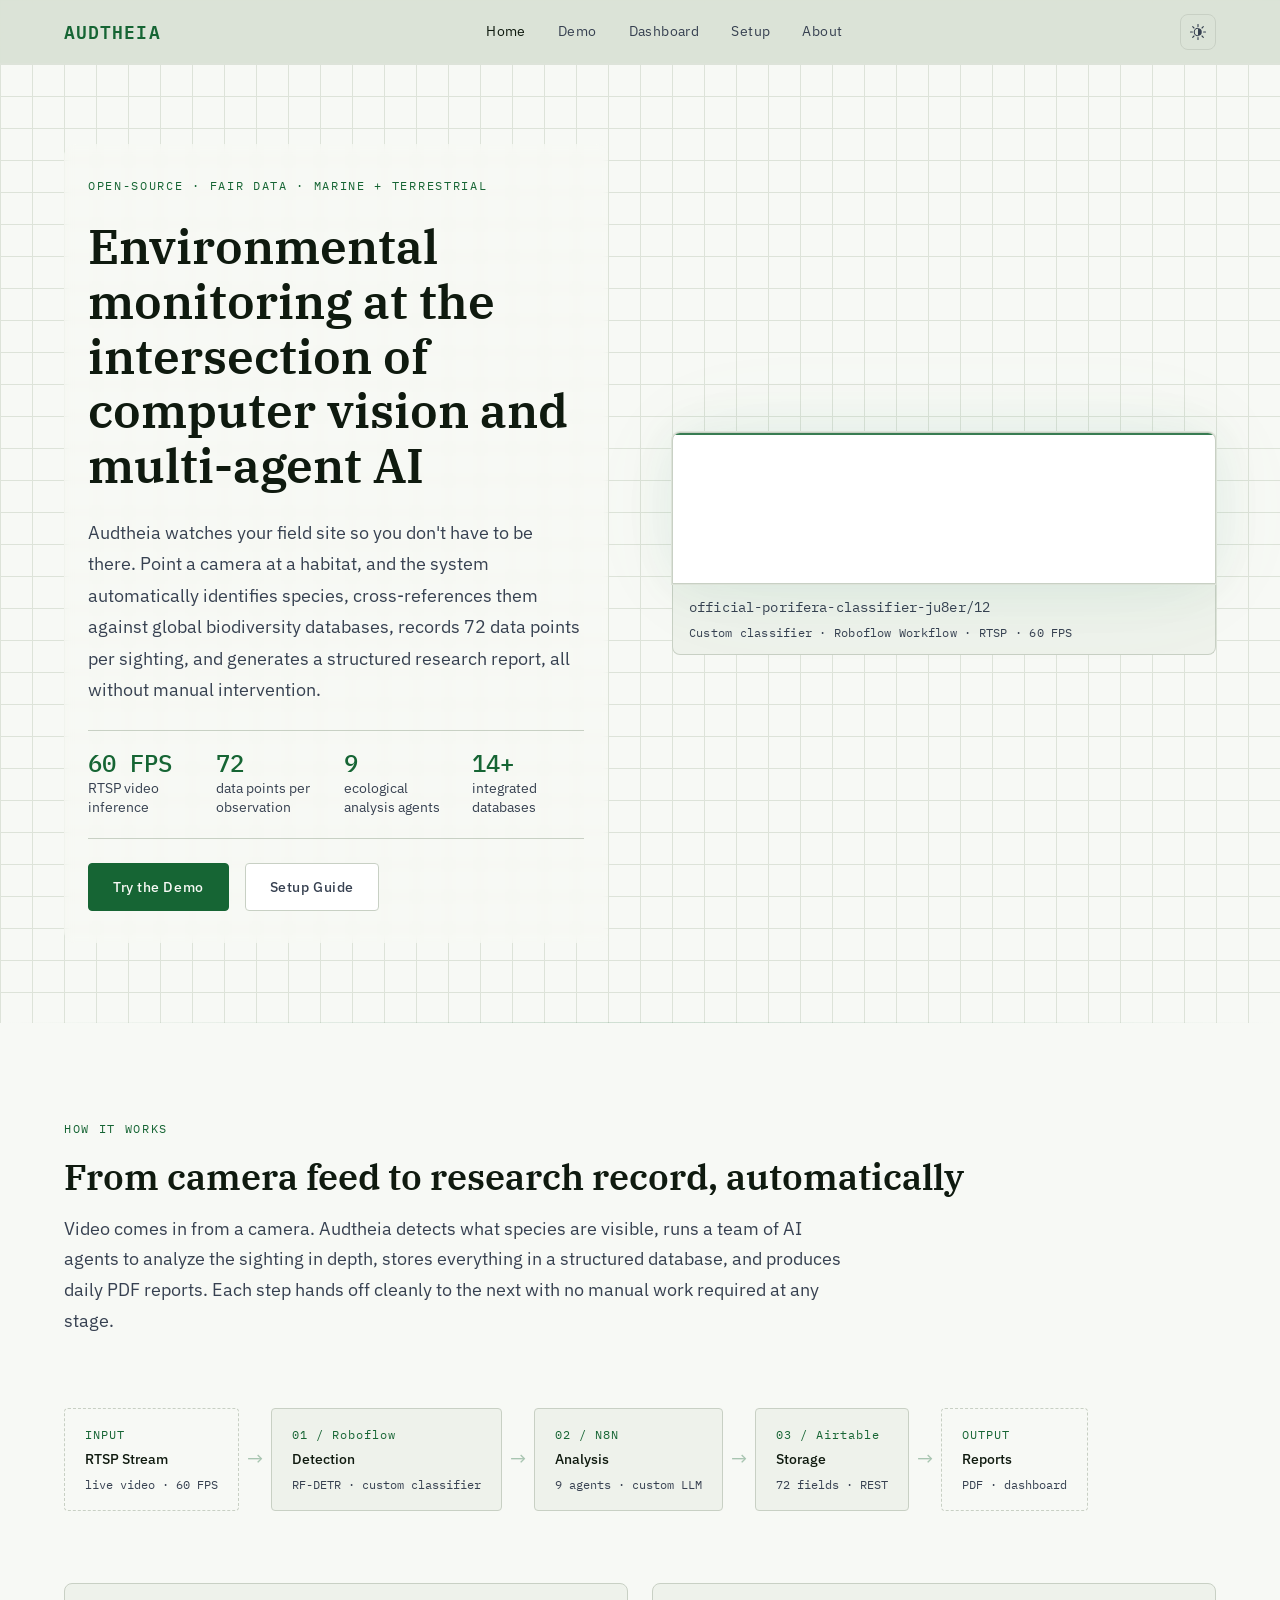
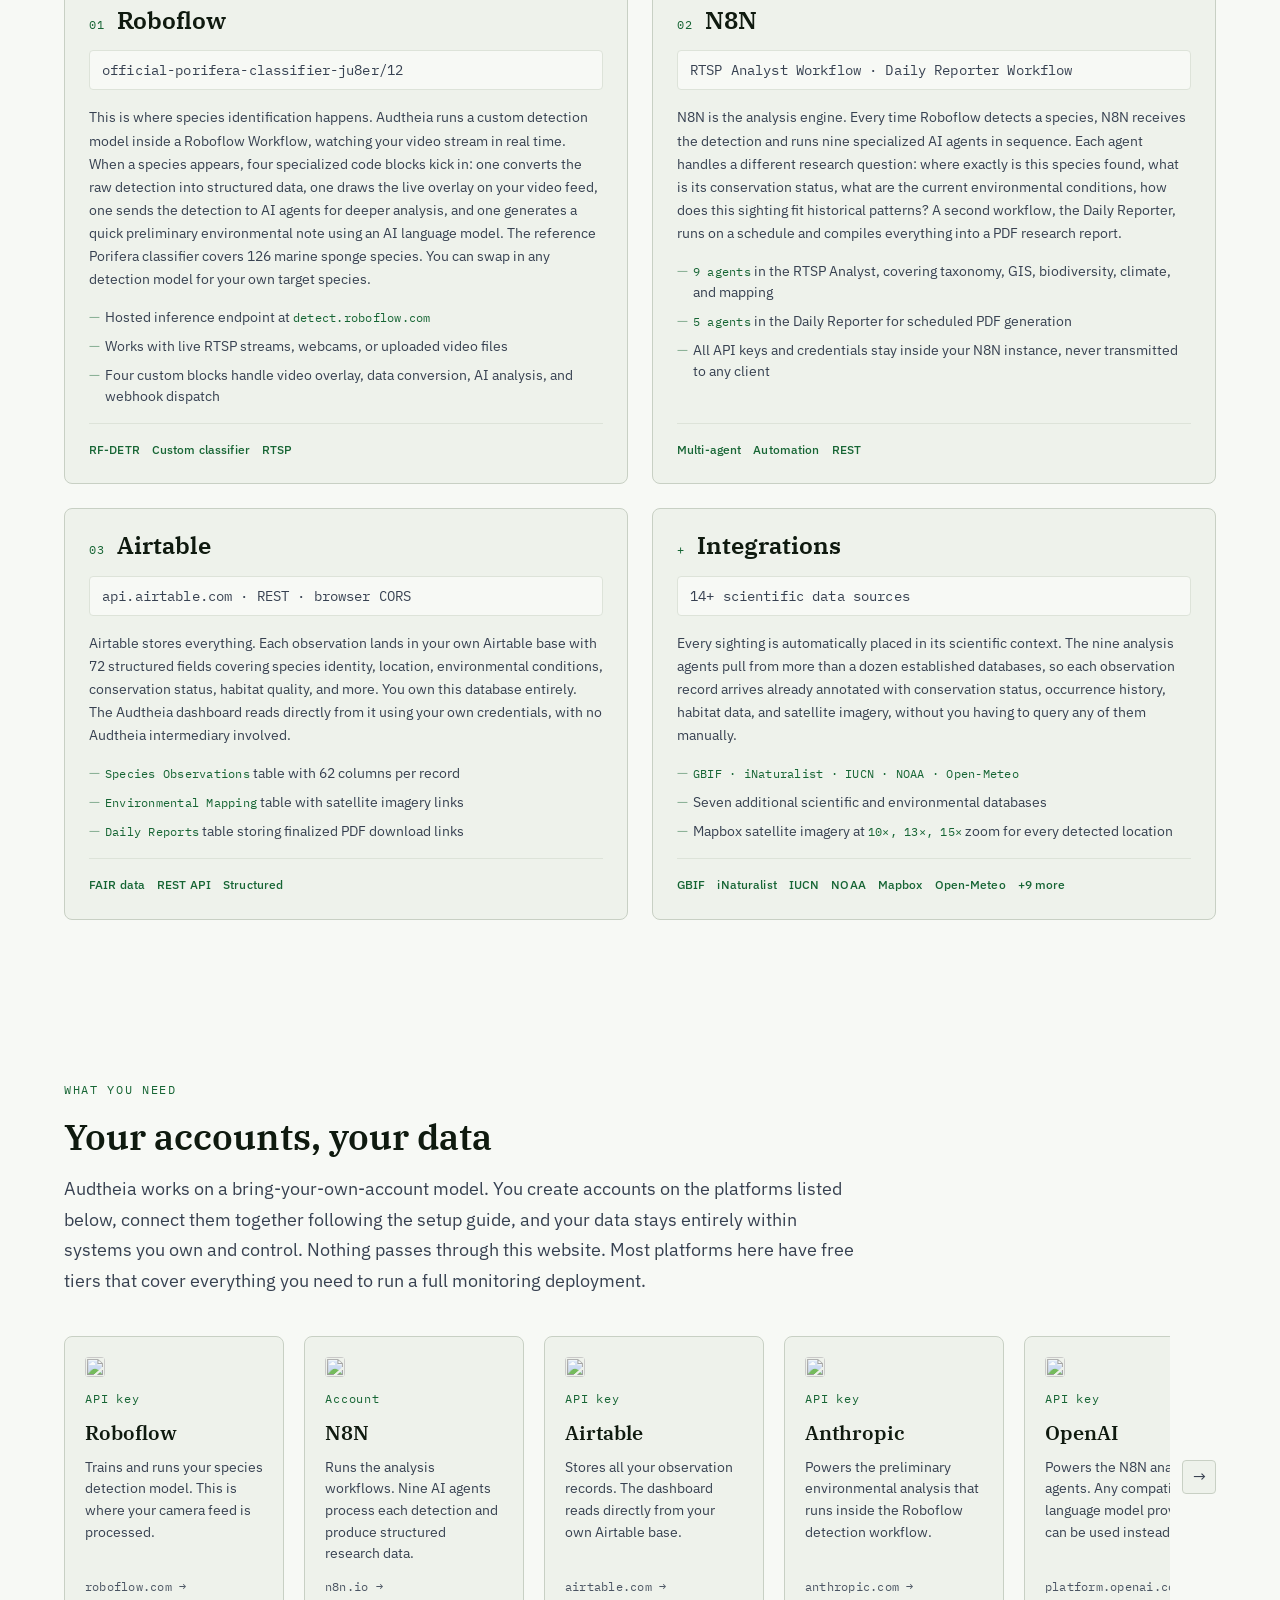
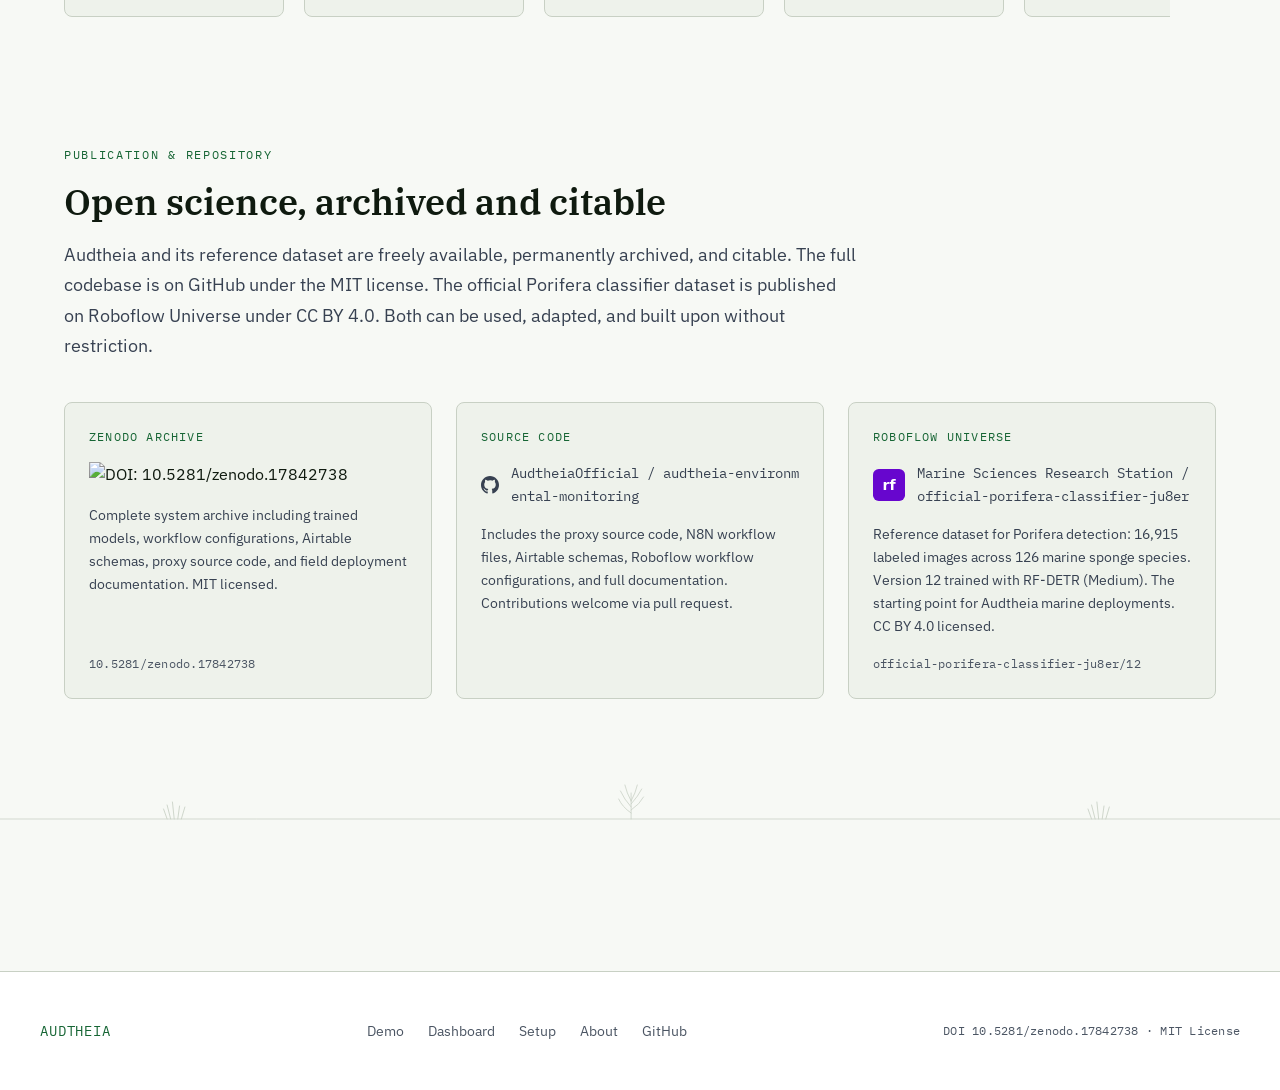
==== commit 7d824573: "Improve typography contrast, readability, and plain-language accessibility across all pages" ====
--- a/website/index.html
+++ b/website/index.html
@@ -57,13 +57,13 @@
           </h1>
 
           <p class="hero-body">
-            Audtheia is a distributed pipeline integrating real-time Porifera detection on RTSP video streams, nine-agent post-detection ecological analysis, 72-point structured observation records following FAIR data principles, and automated daily PDF intelligence reports, designed for deployment in marine protected areas and terrestrial field research contexts.
+            Audtheia watches your field site so you don't have to be there. Point a camera at a habitat, and the system automatically identifies species, cross-references them against global biodiversity databases, records 72 data points per sighting, and generates a structured research report, all without manual intervention.
           </p>
 
           <div class="hero-stats" role="list">
             <div class="stat-item" role="listitem">
               <span class="stat-value">60 FPS</span>
-              <span class="stat-label">RTSP inference</span>
+              <span class="stat-label">RTSP video inference</span>
             </div>
             <div class="stat-item" role="listitem">
               <span class="stat-value">72</span>
@@ -116,9 +116,9 @@
   <section class="section" id="architecture">
     <div class="container">
 
-      <span class="section-label">System architecture</span>
-      <h2>A four-platform detection and analysis pipeline</h2>
-      <p class="section-intro">Data originates at the camera and flows through detection, multi-agent ecological analysis, structured storage, and automated reporting without manual intervention at any stage. Each platform operates independently and communicates through defined API boundaries.</p>
+      <span class="section-label">How it works</span>
+      <h2>From camera feed to research record, automatically</h2>
+      <p class="section-intro">Video comes in from a camera. Audtheia detects what species are visible, runs a team of AI agents to analyze the sighting in depth, stores everything in a structured database, and produces daily PDF reports. Each step hands off cleanly to the next with no manual work required at any stage.</p>
 
       <!-- Pipeline flow diagram -->
       <div
@@ -168,11 +168,11 @@
           <div class="platform-id" title="official-porifera-classifier-ju8er/12">
             <code>official-porifera-classifier-ju8er/12</code>
           </div>
-          <p>Audtheia's detection layer runs inside a Roboflow Workflow with four custom Python blocks handling video overlay, data conversion, preliminary ecological analysis, and automated dispatch to the multi-agent pipeline. The official Porifera classifier (<code>official-porifera-classifier-ju8er/12</code>) was trained using RF-DETR (Medium) and serves as the reference implementation. Users deploy their own custom-trained classifiers and detection models to match their target species and field conditions.</p>
+          <p>This is where species identification happens. Audtheia runs a custom detection model inside a Roboflow Workflow, watching your video stream in real time. When a species appears, four specialized code blocks kick in: one converts the raw detection into structured data, one draws the live overlay on your video feed, one sends the detection to AI agents for deeper analysis, and one generates a quick preliminary environmental note using an AI language model. The reference Porifera classifier covers 126 marine sponge species. You can swap in any detection model for your own target species.</p>
           <ul class="platform-specs">
             <li>Hosted inference endpoint at <code>detect.roboflow.com</code></li>
-            <li>Hosted Image and Hosted Video inference both available</li>
-            <li>Four custom Python blocks: video overlay, data conversion, real-time ecological analysis (Claude 3.5 Sonnet), and detection dispatch</li>
+            <li>Works with live RTSP streams, webcams, or uploaded video files</li>
+            <li>Four custom blocks handle video overlay, data conversion, AI analysis, and webhook dispatch</li>
           </ul>
           <div class="platform-tags">
             <span class="platform-tag">RF-DETR</span>
@@ -189,11 +189,11 @@
           <div class="platform-id" title="RTSP Analyst Workflow · Daily Reporter Workflow">
             <code>RTSP Analyst Workflow &middot; Daily Reporter Workflow</code>
           </div>
-          <p>Two independent N8N workflows handle post-detection processing. The RTSP Analyst Workflow runs nine specialized agents for deep ecological analysis, cross-referencing detections against biodiversity and environmental databases. The Daily Reporter Workflow runs five agents to compile and export structured PDF intelligence reports.</p>
+          <p>N8N is the analysis engine. Every time Roboflow detects a species, N8N receives the detection and runs nine specialized AI agents in sequence. Each agent handles a different research question: where exactly is this species found, what is its conservation status, what are the current environmental conditions, how does this sighting fit historical patterns? A second workflow, the Daily Reporter, runs on a schedule and compiles everything into a PDF research report.</p>
           <ul class="platform-specs">
-            <li><code>9 agents</code> — RTSP Analyst Workflow (ecological analysis)</li>
-            <li><code>5 agents</code> — Daily Reporter Workflow (automated PDF generation)</li>
-            <li>All LLM and API credentials are isolated within N8N's credential system and never transmitted to any client</li>
+            <li><code>9 agents</code> in the RTSP Analyst, covering taxonomy, GIS, biodiversity, climate, and mapping</li>
+            <li><code>5 agents</code> in the Daily Reporter for scheduled PDF generation</li>
+            <li>All API keys and credentials stay inside your N8N instance, never transmitted to any client</li>
           </ul>
           <div class="platform-tags">
             <span class="platform-tag">Multi-agent</span>
@@ -210,12 +210,11 @@
           <div class="platform-id" title="api.airtable.com · REST · browser CORS">
             <code>api.airtable.com &middot; REST &middot; browser CORS</code>
           </div>
-          <p>Structured research database with three observation tables. The REST API at <code>api.airtable.com</code> supports direct browser CORS calls, so the dashboard reads observational data without a proxy layer, keeping credentials in browser local storage only.</p>
+          <p>Airtable stores everything. Each observation lands in your own Airtable base with 72 structured fields covering species identity, location, environmental conditions, conservation status, habitat quality, and more. You own this database entirely. The Audtheia dashboard reads directly from it using your own credentials, with no Audtheia intermediary involved.</p>
           <ul class="platform-specs">
-            <li><code>Species Observations</code> &mdash; 62 columns</li>
-            <li><code>Environmental Mapping</code> &mdash; 10 columns</li>
-            <li><code>Daily Reports</code> &mdash; 3 columns (finalized PDF records from the Daily Reporter Workflow)</li>
-            <li><code>72 data points</code> per complete observation record</li>
+            <li><code>Species Observations</code> table with 62 columns per record</li>
+            <li><code>Environmental Mapping</code> table with satellite imagery links</li>
+            <li><code>Daily Reports</code> table storing finalized PDF download links</li>
           </ul>
           <div class="platform-tags">
             <span class="platform-tag">FAIR data</span>
@@ -232,12 +231,11 @@
           <div class="platform-id" title="14+ scientific data sources">
             <code>14+ scientific data sources</code>
           </div>
-          <p>Each detection is automatically cross-referenced against established biodiversity repositories and environmental monitoring services, situating every observation within the broader ecological and geospatial record.</p>
+          <p>Every sighting is automatically placed in its scientific context. The nine analysis agents pull from more than a dozen established databases, so each observation record arrives already annotated with conservation status, occurrence history, habitat data, and satellite imagery, without you having to query any of them manually.</p>
           <ul class="platform-specs">
             <li><code>GBIF &middot; iNaturalist &middot; IUCN &middot; NOAA &middot; Open-Meteo</code></li>
             <li>Seven additional scientific and environmental databases</li>
-            <li>Mapbox Static Images API &mdash; satellite imagery at <code>10&times;, 13&times;, 15&times;</code> zoom</li>
-            <li>Any other compatible REST API or data source can be added through the N8N workflow layer</li>
+            <li>Mapbox satellite imagery at <code>10&times;, 13&times;, 15&times;</code> zoom for every detected location</li>
           </ul>
           <div class="platform-tags">
             <span class="platform-tag">GBIF</span>
@@ -261,9 +259,9 @@
   <section class="section-sm" id="platforms">
     <div class="container">
 
-      <span class="section-label">Open research ecosystem</span>
-      <h2>Bring your own accounts and API keys</h2>
-      <p class="section-intro">Audtheia is built on a bring-your-own-account approach. Your observational data and API keys remain entirely within platforms you own and control, stored securely in each platform's own credential system and never transmitted through this website. The core platforms listed here require a one-time account setup. The data integration sources are queried automatically in the background once your system is running, with no additional configuration needed.</p>
+      <span class="section-label">What you need</span>
+      <h2>Your accounts, your data</h2>
+      <p class="section-intro">Audtheia works on a bring-your-own-account model. You create accounts on the platforms listed below, connect them together following the setup guide, and your data stays entirely within systems you own and control. Nothing passes through this website. Most platforms here have free tiers that cover everything you need to run a full monitoring deployment.</p>
 
       <div class="psc-wrapper">
         <button class="psc-arrow psc-arrow--left" id="psc-left" aria-label="Scroll left" hidden>←</button>
@@ -273,7 +271,7 @@
             <img src="https://www.google.com/s2/favicons?domain=roboflow.com&sz=32" alt="" width="20" height="20" loading="lazy" aria-hidden="true" />
             <span class="psc-badge psc-badge--key">API key</span>
             <span class="psc-name">Roboflow</span>
-            <span class="psc-desc">Computer vision platform for training and deploying custom detection and classification models</span>
+            <span class="psc-desc">Trains and runs your species detection model. This is where your camera feed is processed.</span>
             <a href="https://roboflow.com" target="_blank" rel="noopener noreferrer" class="psc-link">roboflow.com →</a>
           </div>
 
@@ -281,7 +279,7 @@
             <img src="https://www.google.com/s2/favicons?domain=n8n.io&sz=32" alt="" width="20" height="20" loading="lazy" aria-hidden="true" />
             <span class="psc-badge psc-badge--account">Account</span>
             <span class="psc-name">N8N</span>
-            <span class="psc-desc">Open-source workflow automation platform for building multi-agent AI analysis pipelines</span>
+            <span class="psc-desc">Runs the analysis workflows. Nine AI agents process each detection and produce structured research data.</span>
             <a href="https://n8n.io" target="_blank" rel="noopener noreferrer" class="psc-link">n8n.io →</a>
           </div>
 
@@ -289,7 +287,7 @@
             <img src="https://www.google.com/s2/favicons?domain=airtable.com&sz=32" alt="" width="20" height="20" loading="lazy" aria-hidden="true" />
             <span class="psc-badge psc-badge--key">API key</span>
             <span class="psc-name">Airtable</span>
-            <span class="psc-desc">Cloud database for storing structured species observation and environmental mapping records</span>
+            <span class="psc-desc">Stores all your observation records. The dashboard reads directly from your own Airtable base.</span>
             <a href="https://airtable.com" target="_blank" rel="noopener noreferrer" class="psc-link">airtable.com →</a>
           </div>
 
@@ -297,7 +295,7 @@
             <img src="https://www.google.com/s2/favicons?domain=anthropic.com&sz=32" alt="" width="20" height="20" loading="lazy" aria-hidden="true" />
             <span class="psc-badge psc-badge--key">API key</span>
             <span class="psc-name">Anthropic</span>
-            <span class="psc-desc">Claude API for ecological reasoning and contextual analysis within Roboflow Workflows</span>
+            <span class="psc-desc">Powers the preliminary environmental analysis that runs inside the Roboflow detection workflow.</span>
             <a href="https://anthropic.com" target="_blank" rel="noopener noreferrer" class="psc-link">anthropic.com →</a>
           </div>
 
@@ -305,7 +303,7 @@
             <img src="https://www.google.com/s2/favicons?domain=openai.com&sz=32" alt="" width="20" height="20" loading="lazy" aria-hidden="true" />
             <span class="psc-badge psc-badge--key">API key</span>
             <span class="psc-name">OpenAI</span>
-            <span class="psc-desc">Language model for N8N agent workflows — any compatible LLM provider can be substituted</span>
+            <span class="psc-desc">Powers the N8N analysis agents. Any compatible language model provider can be used instead.</span>
             <a href="https://platform.openai.com" target="_blank" rel="noopener noreferrer" class="psc-link">platform.openai.com →</a>
           </div>
 
@@ -313,7 +311,7 @@
             <img src="https://www.google.com/s2/favicons?domain=render.com&sz=32" alt="" width="20" height="20" loading="lazy" aria-hidden="true" />
             <span class="psc-badge psc-badge--free">Free tier</span>
             <span class="psc-name">Render</span>
-            <span class="psc-desc">Cloud hosting for the Audtheia proxy server that routes browser detection requests to Roboflow</span>
+            <span class="psc-desc">Hosts the small proxy server that lets the demo page send images to Roboflow from a browser.</span>
             <a href="https://render.com" target="_blank" rel="noopener noreferrer" class="psc-link">render.com →</a>
           </div>
 
@@ -321,7 +319,7 @@
             <img src="https://www.google.com/s2/favicons?domain=mapbox.com&sz=32" alt="" width="20" height="20" loading="lazy" aria-hidden="true" />
             <span class="psc-badge psc-badge--key">API key</span>
             <span class="psc-name">Mapbox</span>
-            <span class="psc-desc">Satellite imagery API for geospatial observation context at 10&times;, 13&times;, and 15&times; zoom</span>
+            <span class="psc-desc">Generates satellite imagery of each detection location at three zoom levels for spatial context.</span>
             <a href="https://mapbox.com" target="_blank" rel="noopener noreferrer" class="psc-link">mapbox.com →</a>
           </div>
 
@@ -329,7 +327,7 @@
             <img src="https://www.google.com/s2/favicons?domain=apitemplate.io&sz=32" alt="" width="20" height="20" loading="lazy" aria-hidden="true" />
             <span class="psc-badge psc-badge--key">API key</span>
             <span class="psc-name">API Template</span>
-            <span class="psc-desc">Automated PDF generation service for daily intelligence reports produced by the Daily Reporter Workflow</span>
+            <span class="psc-desc">Converts the Daily Reporter's analysis into a downloadable PDF research report.</span>
             <a href="https://apitemplate.io" target="_blank" rel="noopener noreferrer" class="psc-link">apitemplate.io →</a>
           </div>
 
@@ -337,7 +335,7 @@
             <img src="https://www.google.com/s2/favicons?domain=gbif.org&sz=32" alt="" width="20" height="20" loading="lazy" aria-hidden="true" />
             <span class="psc-badge psc-badge--free">Free, open</span>
             <span class="psc-name">GBIF</span>
-            <span class="psc-desc">Global Biodiversity Information Facility &mdash; species occurrence records and taxonomic reference data</span>
+            <span class="psc-desc">Global Biodiversity Information Facility, species occurrence records and taxonomy data. No key required.</span>
             <a href="https://www.gbif.org" target="_blank" rel="noopener noreferrer" class="psc-link">gbif.org →</a>
           </div>
 
@@ -345,7 +343,7 @@
             <img src="https://www.google.com/s2/favicons?domain=inaturalist.org&sz=32" alt="" width="20" height="20" loading="lazy" aria-hidden="true" />
             <span class="psc-badge psc-badge--free">Free, open</span>
             <span class="psc-name">iNaturalist</span>
-            <span class="psc-desc">Community-sourced biodiversity database with species observations from researchers worldwide</span>
+            <span class="psc-desc">Community-sourced biodiversity database with species sightings contributed by researchers worldwide.</span>
             <a href="https://www.inaturalist.org" target="_blank" rel="noopener noreferrer" class="psc-link">inaturalist.org →</a>
           </div>
 
@@ -353,7 +351,7 @@
             <img src="https://www.google.com/s2/favicons?domain=iucnredlist.org&sz=32" alt="" width="20" height="20" loading="lazy" aria-hidden="true" />
             <span class="psc-badge psc-badge--key">API key</span>
             <span class="psc-name">IUCN Red List</span>
-            <span class="psc-desc">Global conservation status and population trend data for species risk and threat assessment</span>
+            <span class="psc-desc">Global conservation status database. Used to flag threatened, endangered, or critically endangered species.</span>
             <a href="https://www.iucnredlist.org" target="_blank" rel="noopener noreferrer" class="psc-link">iucnredlist.org →</a>
           </div>
 
@@ -361,7 +359,7 @@
             <img src="https://www.google.com/s2/favicons?domain=noaa.gov&sz=32" alt="" width="20" height="20" loading="lazy" aria-hidden="true" />
             <span class="psc-badge psc-badge--free">Free, open</span>
             <span class="psc-name">NOAA</span>
-            <span class="psc-desc">Oceanographic, atmospheric, and climate datasets for environmental observation context</span>
+            <span class="psc-desc">Oceanographic and climate datasets for environmental context in marine and coastal deployments.</span>
             <a href="https://www.noaa.gov" target="_blank" rel="noopener noreferrer" class="psc-link">noaa.gov →</a>
           </div>
 
@@ -369,7 +367,7 @@
             <img src="https://www.google.com/s2/favicons?domain=open-meteo.com&sz=32" alt="" width="20" height="20" loading="lazy" aria-hidden="true" />
             <span class="psc-badge psc-badge--free">Free, open</span>
             <span class="psc-name">Open-Meteo</span>
-            <span class="psc-desc">Open-source weather and atmospheric data API &mdash; no registration or API key required</span>
+            <span class="psc-desc">Open-source weather and atmospheric data, no registration needed. Used for real-time site conditions.</span>
             <a href="https://open-meteo.com" target="_blank" rel="noopener noreferrer" class="psc-link">open-meteo.com →</a>
           </div>
 
@@ -377,7 +375,7 @@
             <img src="https://www.google.com/s2/favicons?domain=api-ninjas.com&sz=32" alt="" width="20" height="20" loading="lazy" aria-hidden="true" />
             <span class="psc-badge psc-badge--free">Free tier</span>
             <span class="psc-name">API Ninjas</span>
-            <span class="psc-desc">Species and biodiversity data API with free and paid tiers for ecological cross-referencing</span>
+            <span class="psc-desc">Species and biodiversity data used for taxonomic enrichment and ecological cross-referencing.</span>
             <a href="https://api-ninjas.com" target="_blank" rel="noopener noreferrer" class="psc-link">api-ninjas.com →</a>
           </div>
 
@@ -385,7 +383,7 @@
             <img src="https://www.google.com/s2/favicons?domain=opentopodata.org&sz=32" alt="" width="20" height="20" loading="lazy" aria-hidden="true" />
             <span class="psc-badge psc-badge--free">Free, open</span>
             <span class="psc-name">OpenTopoData</span>
-            <span class="psc-desc">Open elevation and topographic data API for geospatial habitat characterization</span>
+            <span class="psc-desc">Open elevation data used to characterize habitat and geospatial context for each observation.</span>
             <a href="https://opentopodata.org" target="_blank" rel="noopener noreferrer" class="psc-link">opentopodata.org →</a>
           </div>
 
@@ -393,7 +391,7 @@
             <img src="https://www.google.com/s2/favicons?domain=openstreetmap.org&sz=32" alt="" width="20" height="20" loading="lazy" aria-hidden="true" />
             <span class="psc-badge psc-badge--free">Free, open</span>
             <span class="psc-name">OpenStreetMap</span>
-            <span class="psc-desc">Open geographic database for habitat context and spatial reference via the Overpass API</span>
+            <span class="psc-desc">Open geographic database used via the Overpass API for location context and habitat mapping.</span>
             <a href="https://www.openstreetmap.org" target="_blank" rel="noopener noreferrer" class="psc-link">openstreetmap.org →</a>
           </div>
 
@@ -401,7 +399,7 @@
             <img src="https://www.google.com/s2/favicons?domain=soilgrids.org&sz=32" alt="" width="20" height="20" loading="lazy" aria-hidden="true" />
             <span class="psc-badge psc-badge--free">Free, open</span>
             <span class="psc-name">SoilGrids</span>
-            <span class="psc-desc">Global soil information system by ISRIC &mdash; soil composition and property data for terrestrial deployments</span>
+            <span class="psc-desc">Global soil data from ISRIC, used for substrate and soil composition context in terrestrial deployments.</span>
             <a href="https://soilgrids.org" target="_blank" rel="noopener noreferrer" class="psc-link">soilgrids.org →</a>
           </div>
 
@@ -421,7 +419,7 @@
 
       <span class="section-label">Publication &amp; Repository</span>
       <h2>Open science, archived and citable</h2>
-      <p class="section-intro">Audtheia and its reference implementation datasets are archived as open, citable resources. The complete codebase is available on GitHub under the MIT license. The official Porifera classifier dataset is published on Roboflow Universe under CC BY 4.0.</p>
+      <p class="section-intro">Audtheia and its reference dataset are freely available, permanently archived, and citable. The full codebase is on GitHub under the MIT license. The official Porifera classifier dataset is published on Roboflow Universe under CC BY 4.0. Both can be used, adapted, and built upon without restriction.</p>
 
       <div class="pub-grid">
 
@@ -458,7 +456,7 @@
             </svg>
             <span>AudtheiaOfficial / audtheia-environmental-monitoring</span>
           </a>
-          <p class="pub-desc">Includes all proxy source code, N8N workflow exports, Airtable schemas, Roboflow workflow configurations, and field deployment documentation. Contributions welcome via pull request.</p>
+          <p class="pub-desc">Includes the proxy source code, N8N workflow files, Airtable schemas, Roboflow workflow configurations, and full documentation. Contributions welcome via pull request.</p>
         </div>
 
         <div class="pub-card">
@@ -475,7 +473,7 @@
             </svg>
             <span>Marine Sciences Research Station / official-porifera-classifier-ju8er</span>
           </a>
-          <p class="pub-desc">Reference implementation dataset for Porifera detection, comprising 16,915 labeled images across 126 marine sponge species. Version 12 trained using RF-DETR (Medium). The official starting point for Audtheia detection deployments. CC BY 4.0 licensed.</p>
+          <p class="pub-desc">Reference dataset for Porifera detection: 16,915 labeled images across 126 marine sponge species. Version 12 trained with RF-DETR (Medium). The starting point for Audtheia marine deployments. CC BY 4.0 licensed.</p>
           <span class="pub-doi-string mono">official-porifera-classifier-ju8er/12</span>
         </div>
 
--- a/website/assets/style.css
+++ b/website/assets/style.css
@@ -6265,3 +6265,204 @@
     padding: var(--space-4) 0;
   }
 }
+/* =============================================================
+   STYLE.CSS — VISUAL REFINEMENTS PATCH
+   Append after Section 20.
+   Addresses: logo weight, nav surface contrast, btn-secondary
+   solid background, and nav-links box on theme switch.
+   ============================================================= */
+
+
+/* ----------------------------------------------------------
+   R1. Nav logo — slightly bolder for improved legibility
+   ---------------------------------------------------------- */
+
+.nav-logo {
+  font-weight: 600;
+}
+
+
+/* ----------------------------------------------------------
+   R2. Light mode nav — distinct sage surface
+   Separates the nav bar visually from the #F7F9F5 page
+   background, which was previously indistinguishable.
+   ---------------------------------------------------------- */
+
+html.theme-light .site-nav {
+  background: rgba(218, 226, 214, 0.96);
+}
+
+html.theme-light .site-nav.nav-scrolled,
+html.theme-light .site-nav.scrolled {
+  background: rgba(212, 222, 208, 0.99);
+  border-bottom-color: var(--color-border);
+}
+
+
+/* ----------------------------------------------------------
+   R3. Secondary button — solid surface background
+   Prevents the hero grid lines from bleeding through the
+   button text area in both light and dark modes.
+   ---------------------------------------------------------- */
+
+.btn-secondary {
+  background: var(--color-surface);
+}
+
+.btn-secondary:hover {
+  background:   var(--color-surface-2);
+  color:        var(--color-text);
+  border-color: var(--color-text-muted);
+}
+
+
+/* ----------------------------------------------------------
+   R4. Nav-links box fix on theme switch
+   The Section 20 rule that gave .nav-links a light background
+   was not scoped to mobile, causing a visible box to appear
+   on desktop during theme transitions. This patch cancels it
+   on desktop (where .nav-links has no background) and applies
+   it correctly for mobile only, matching the existing breakpoint
+   used by the mobile dropdown in Section 8.
+   ---------------------------------------------------------- */
+
+@media (min-width: 769px) {
+  html.theme-light .nav-links {
+    background: transparent !important;
+  }
+}
+
+@media (max-width: 768px) {
+  html.theme-light .nav-links {
+    background: rgba(212, 222, 208, 0.98);
+  }
+}
+/* =============================================================
+   STYLE.CSS — SESSION 9 PATCH
+   Append after Visual Refinements Patch.
+   Addresses: hero stat labels, platform-id contrast,
+   platform-tag readability, hero-text frosted background.
+   ============================================================= */
+
+
+/* ----------------------------------------------------------
+   S9.1  Hero stat labels — larger, higher contrast
+   "data points per observation" and similar labels were
+   rendered at text-xs with color-text-muted, making them
+   nearly invisible against the dot-grid background.
+   Bumped to text-sm and shifted to color-text-2 so they
+   read clearly in both themes without disrupting the stat
+   value hierarchy.
+   ---------------------------------------------------------- */
+
+.stat-label {
+  font-size: var(--text-sm);
+  color:     var(--color-text-2);
+  max-width: 10rem;
+}
+
+
+/* ----------------------------------------------------------
+   S9.2  Hero text column — subtle frosted background
+   A very light semi-transparent wash behind the text column
+   lifts it off the dot-grid without hiding the grid effect.
+   Dark mode: barely-there navy veil.
+   Light mode: barely-there warm white veil.
+   No hard edges — blends naturally via border-radius.
+   ---------------------------------------------------------- */
+
+.hero-text {
+  position:      relative;
+  padding:       var(--space-8) var(--space-6);
+  border-radius: var(--radius-lg);
+  background:    rgba(7, 9, 15, 0.28);
+  backdrop-filter: blur(4px);
+  -webkit-backdrop-filter: blur(4px);
+}
+
+html.theme-light .hero-text {
+  background: rgba(247, 249, 245, 0.55);
+}
+
+@media (max-width: 768px) {
+  .hero-text {
+    padding: var(--space-5) var(--space-4);
+  }
+}
+
+
+/* ----------------------------------------------------------
+   S9.3  Platform ID tags — improved contrast
+   The mono identifier strings (e.g. official-porifera-
+   classifier-ju8er/12) were rendered in color-text-muted
+   at text-xs. Lifted to color-text-2 so they are readable
+   as actual reference data, not decorative metadata.
+   ---------------------------------------------------------- */
+
+.platform-id code {
+  color:     var(--color-text-2);
+  font-size: var(--text-sm);
+}
+
+.platform-id-inner code {
+  color:     var(--color-text-2);
+  font-size: var(--text-sm);
+}
+
+
+/* ----------------------------------------------------------
+   S9.4  Platform tags — warmer, more legible typeface feel
+   Switching from mono to sans gives the chips a friendlier,
+   less robotic appearance. Color lifted from text-muted to
+   a warm teal-adjacent tint that is clearly readable in both
+   themes. Letter-spacing tightened slightly for sans legibility.
+   ---------------------------------------------------------- */
+
+.platform-tag {
+  font-family:    var(--font-sans);
+  font-size:      var(--text-xs);
+  font-weight:    500;
+  color:          var(--color-teal);
+  letter-spacing: 0.01em;
+  opacity:        0.85;
+}
+
+html.theme-light .platform-tag {
+  opacity: 1;
+}
+
+
+/* ----------------------------------------------------------
+   S9.5  GIF caption identifier — match platform-id contrast
+   The classifier ID below the hero video had the same
+   low-contrast problem. Lifted to color-text-2.
+   ---------------------------------------------------------- */
+
+.gif-caption .mono {
+  color:     var(--color-text-2);
+  font-size: var(--text-sm);
+}
+
+.gif-caption-sub {
+  color: var(--color-text-2);
+}
+
+
+/* ----------------------------------------------------------
+   S9.6  Schema tables on Setup page — readable category headers
+   Section headers above each schema group were rendering as
+   h4 with default spacing. Added a subtle left accent line
+   to visually separate categories without adding bulk.
+   ---------------------------------------------------------- */
+
+.schema-category h4 {
+  font-family:   var(--font-sans);
+  font-size:     var(--text-sm);
+  font-weight:   600;
+  color:         var(--color-text-2);
+  letter-spacing: 0.03em;
+  text-transform: uppercase;
+  padding-left:  var(--space-3);
+  border-left:   2px solid var(--color-teal);
+  margin-bottom: var(--space-3);
+}
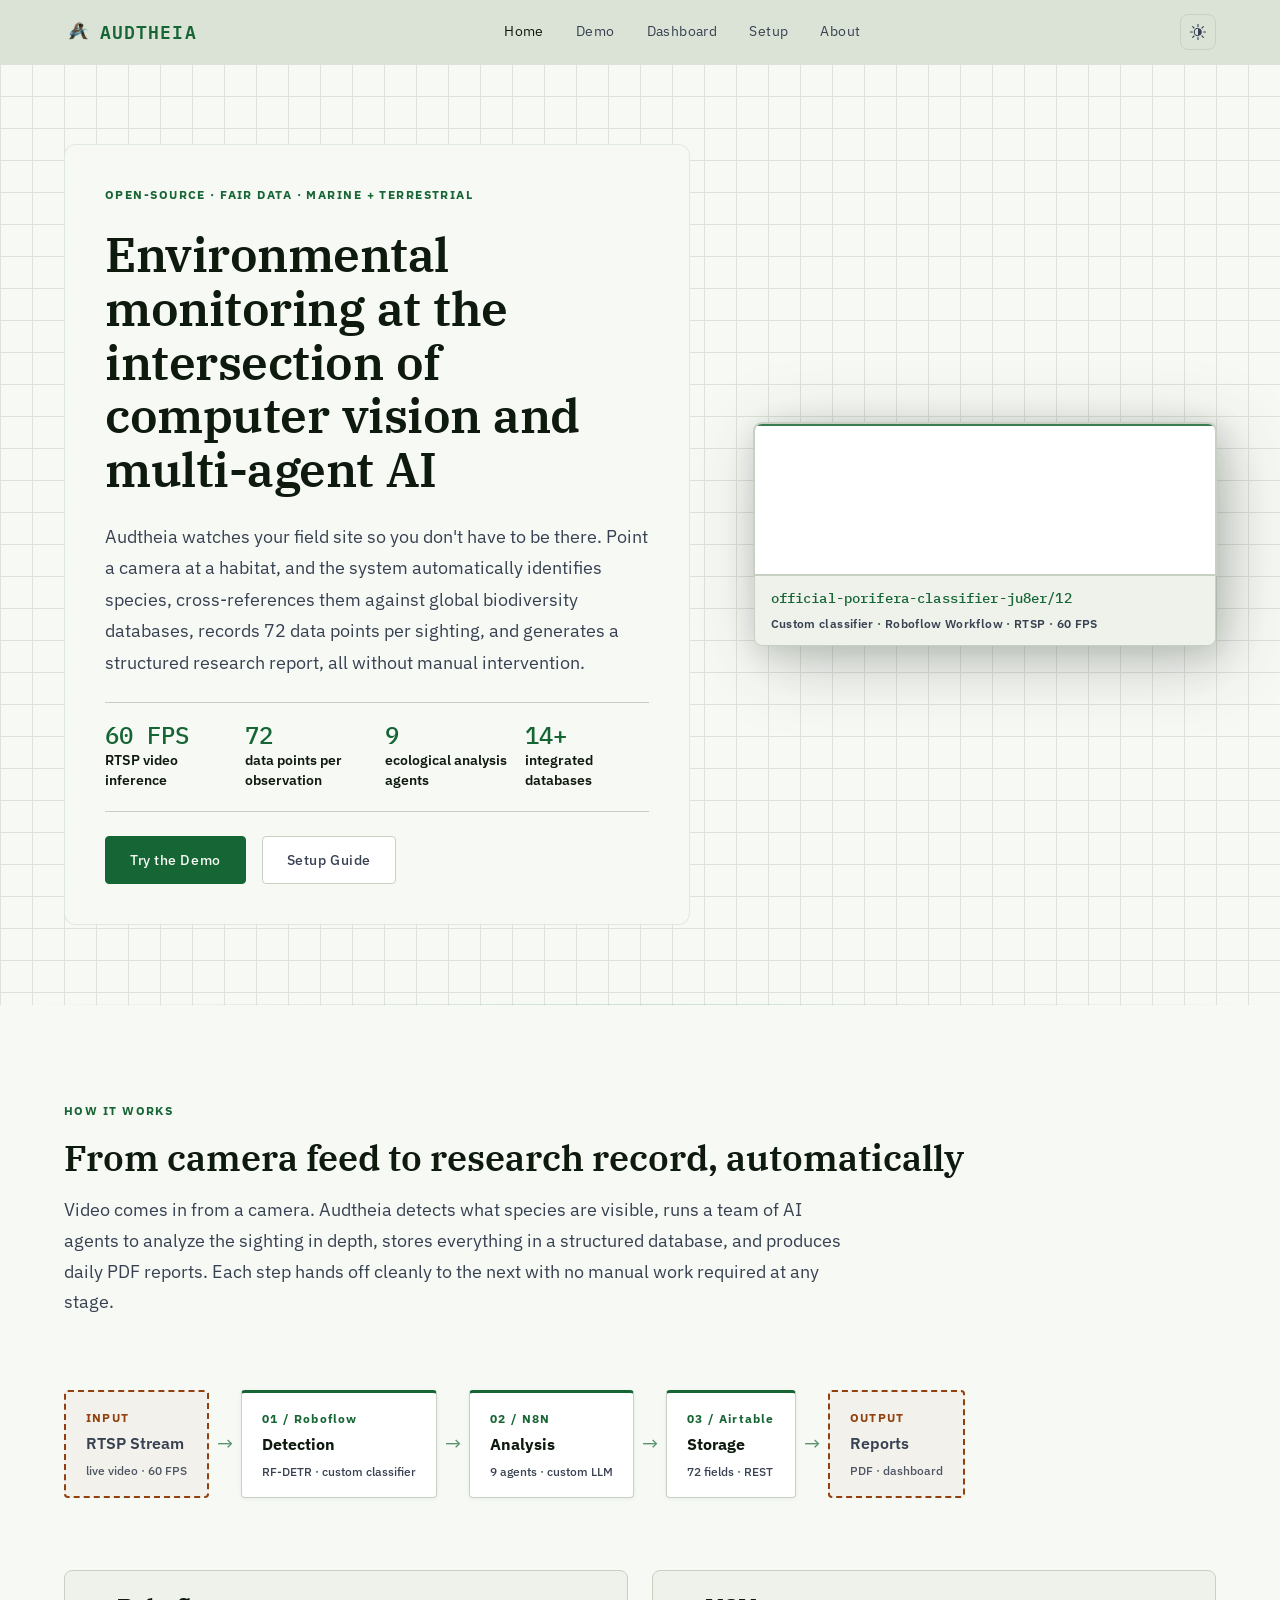
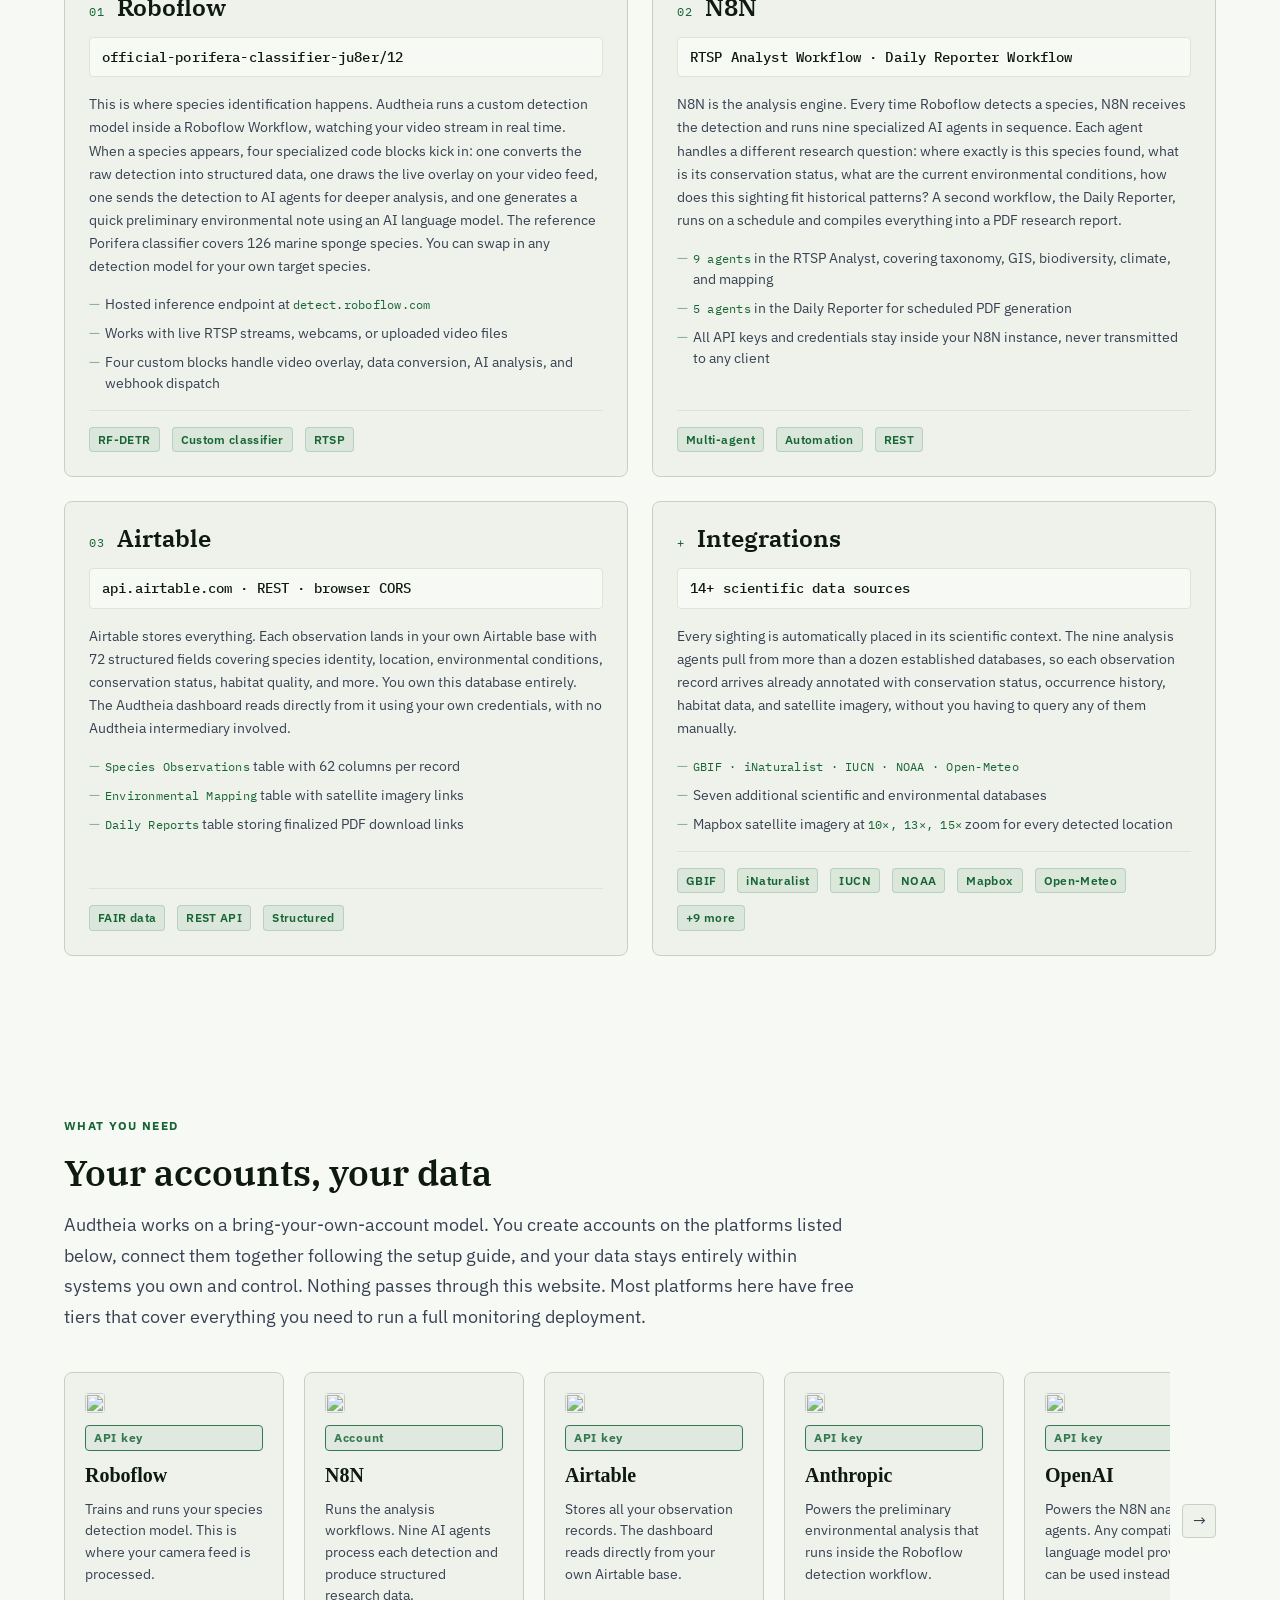
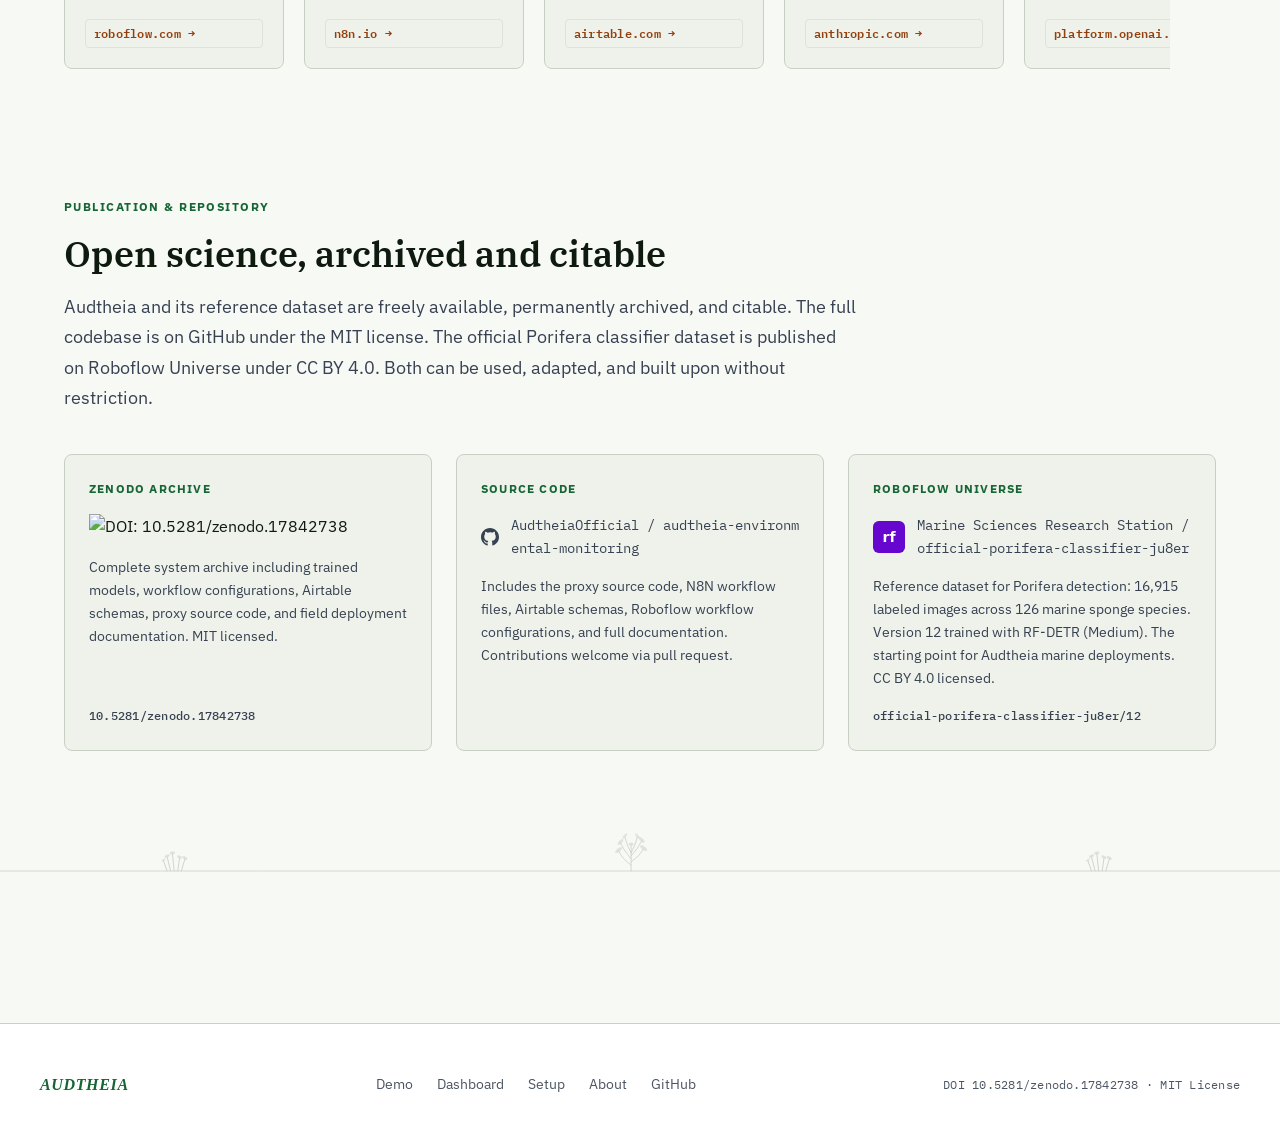
==== commit cb38463a: "Add favicon, nav logo, and light mode platform link color" ====
--- a/website/index.html
+++ b/website/index.html
@@ -2,6 +2,8 @@
 <html lang="en">
 <head>
   <meta charset="UTF-8" />
+  <link rel="icon" type="image/png" href="assets/favicon.png">
+  <link rel="apple-touch-icon" href="assets/favicon.png">
   <meta name="viewport" content="width=device-width, initial-scale=1.0" />
   <meta name="description" content="Audtheia is an open-source environmental monitoring pipeline for real-time species detection, multi-agent ecological analysis, and automated intelligence reporting in marine and terrestrial ecosystems." />
   <title>Audtheia &mdash; Environmental Monitoring</title>
@@ -26,7 +28,10 @@
   ════════════════════════════════════════════════════ -->
   <nav class="site-nav" id="site-nav">
     <div class="nav-inner">
-      <a href="index.html" class="nav-logo">AUDTHEIA</a>
+      <a href="index.html" class="nav-logo">
+        <img src="assets/logo.png" alt="Audtheia logo" class="nav-logo-img">
+        AUDTHEIA
+      </a>
       <button class="nav-toggle" id="nav-toggle" aria-label="Toggle navigation" aria-expanded="false">
         <span></span><span></span><span></span>
       </button>
--- a/website/assets/style.css
+++ b/website/assets/style.css
@@ -6466,3 +6466,1476 @@
   border-left:   2px solid var(--color-teal);
   margin-bottom: var(--space-3);
 }
+/* =============================================================
+   STYLE.CSS — SESSION 9 CORRECTION PATCH
+   Append after Session 9 Patch.
+   Fixes: section-label weight/contrast, hero-text background
+   strength, pipeline node consistency, table header design,
+   schema table header design — both dark (ocean) and light
+   (forest) themes.
+   ============================================================= */
+
+
+/* ----------------------------------------------------------
+   C1.  Section labels — IBM Plex Sans Bold, clearly visible
+   All `.section-label` spans ("HOW IT WORKS", "SETUP GUIDE",
+   "IN THIS GUIDE", "OPEN-SOURCE · FAIR DATA …", etc.) were
+   rendered at text-xs mono with low opacity. Now rendered in
+   IBM Plex Sans Bold at text-xs so they read as strong
+   navigational anchors in both themes.
+   ---------------------------------------------------------- */
+
+.section-label {
+  font-family:    var(--font-sans);
+  font-size:      var(--text-xs);
+  font-weight:    700;
+  color:          var(--color-teal);
+  letter-spacing: 0.12em;
+  text-transform: uppercase;
+}
+
+/* Hero eyebrow ("OPEN-SOURCE · FAIR DATA · MARINE + TERRESTRIAL")
+   same treatment as section-label */
+.hero-eyebrow {
+  font-family:    var(--font-sans);
+  font-size:      var(--text-xs);
+  font-weight:    700;
+  color:          var(--color-teal);
+  letter-spacing: 0.12em;
+}
+
+/* Setup sidebar "IN THIS GUIDE" label */
+.setup-sidebar-label {
+  font-family:    var(--font-sans);
+  font-size:      var(--text-xs);
+  font-weight:    700;
+  color:          var(--color-teal);
+  letter-spacing: 0.12em;
+}
+
+
+/* ----------------------------------------------------------
+   C2.  Stat labels — heavier weight, clearly readable
+   Already bumped to text-sm in S9 patch; adding font-weight
+   600 so they read alongside the bold stat values.
+   ---------------------------------------------------------- */
+
+.stat-label {
+  font-weight: 600;
+  color:       var(--color-text);
+}
+
+html.theme-light .stat-label {
+  color: var(--color-text);
+}
+
+
+/* ----------------------------------------------------------
+   C3.  Hero text background — more visible frosted panel
+   The S9 patch used rgba(7,9,15,0.28) which was imperceptible.
+   Increased to a clear semi-transparent surface so the text
+   column lifts off the dot grid. Rounded corners, no hard edge.
+   Dark mode: deep navy panel, ocean-appropriate.
+   Light mode: near-white with forest-green tint.
+   ---------------------------------------------------------- */
+
+.hero-text {
+  background:              rgba(7, 9, 15, 0.62);
+  backdrop-filter:         blur(8px);
+  -webkit-backdrop-filter: blur(8px);
+  border:                  1px solid rgba(255, 255, 255, 0.04);
+}
+
+html.theme-light .hero-text {
+  background:              rgba(247, 249, 245, 0.82);
+  backdrop-filter:         blur(8px);
+  -webkit-backdrop-filter: blur(8px);
+  border:                  1px solid rgba(22, 101, 52, 0.10);
+}
+
+
+/* ----------------------------------------------------------
+   C4.  Pipeline nodes — consistent colour, readable labels
+   The home-page pipeline (INPUT → Roboflow → … → OUTPUT)
+   nodes all get the same dark header stripe treatment so
+   they form one visual unit. Platform nodes get a teal top
+   stripe; IO nodes (INPUT/OUTPUT) get a muted border stripe.
+   Pipeline sub-labels lifted from color-text-muted to
+   color-text-2 so "RF-DETR · custom classifier" is legible.
+   ---------------------------------------------------------- */
+
+/* All nodes — shared base: add visible top border accent */
+.pipeline-node {
+  border-top: 3px solid var(--color-teal);
+  background: var(--color-surface);
+}
+
+.pipeline-node--io {
+  border-top:   3px solid var(--color-border);
+  border-style: solid !important; /* override dashed base */
+  background:   transparent;
+}
+
+.pipeline-node-label {
+  font-family:    var(--font-sans);
+  font-size:      var(--text-xs);
+  font-weight:    700;
+  color:          var(--color-teal);
+  letter-spacing: 0.10em;
+}
+
+.pipeline-node-name {
+  font-weight: 700;
+  font-size:   var(--text-base);
+  color:       var(--color-text);
+}
+
+.pipeline-node-sub {
+  font-family:    var(--font-sans);
+  font-size:      var(--text-xs);
+  font-weight:    500;
+  color:          var(--color-text-2);
+  letter-spacing: 0;
+}
+
+/* Connector arrows — more visible */
+.pipeline-connector {
+  opacity: 0.7;
+  color:   var(--color-teal);
+}
+
+/* Light-mode pipeline nodes */
+html.theme-light .pipeline-node {
+  background:  var(--color-surface);
+  border-top:  3px solid var(--color-teal);
+  box-shadow:  0 1px 4px rgba(22, 101, 52, 0.08);
+}
+
+html.theme-light .pipeline-node--io {
+  background:  var(--color-surface-2);
+  border-top:  3px solid var(--color-border);
+}
+
+
+/* ----------------------------------------------------------
+   C5.  Setup-page pipeline nodes — same consistent treatment
+   The setup page has its own .setup-pipeline-* classes.
+   Apply the same bold-header card style.
+   ---------------------------------------------------------- */
+
+.setup-pipeline-node {
+  border-top:  3px solid var(--color-teal);
+  background:  var(--color-surface);
+  box-shadow:  0 2px 8px rgba(0, 0, 0, 0.15);
+}
+
+.setup-pipeline-node::before {
+  display: none; /* remove the old half-opacity pseudo stripe */
+}
+
+.setup-pipeline-num {
+  font-family:    var(--font-sans);
+  font-size:      var(--text-xs);
+  font-weight:    700;
+  color:          var(--color-teal);
+  letter-spacing: 0.10em;
+}
+
+.setup-pipeline-name {
+  font-weight: 700;
+  font-size:   var(--text-sm);
+  color:       var(--color-text);
+}
+
+.setup-pipeline-desc {
+  font-family: var(--font-sans);
+  font-size:   var(--text-xs);
+  font-weight: 500;
+  color:       var(--color-text-2);
+}
+
+html.theme-light .setup-pipeline-node {
+  background:  var(--color-surface);
+  border-top:  3px solid var(--color-teal);
+  box-shadow:  0 2px 8px rgba(22, 101, 52, 0.10);
+}
+
+
+/* ----------------------------------------------------------
+   C6.  Credential tables — bold coloured header row
+   Tables previously had a barely-visible mono header in
+   color-text-muted. Now headers have a solid teal/forest
+   background (dark mode) or solid forest-green (light mode),
+   white text, full weight — like the example reference tables.
+   Rows alternate subtle backgrounds for scanability.
+   ---------------------------------------------------------- */
+
+/* Wrapper: add border and radius so table looks card-like */
+.cred-table-wrap {
+  border:        1px solid var(--color-border);
+  border-radius: var(--radius-md);
+  overflow:      hidden; /* clips the th background to rounded corners */
+}
+
+.cred-table {
+  border-collapse: collapse;
+  border-radius:   var(--radius-md);
+}
+
+/* Header row: dark teal background, white bold text */
+.cred-table thead {
+  background: var(--color-teal);
+}
+
+.cred-table th {
+  font-family:    var(--font-sans);
+  font-size:      var(--text-xs);
+  font-weight:    700;
+  color:          #ffffff;
+  letter-spacing: 0.06em;
+  text-transform: uppercase;
+  padding:        var(--space-3) var(--space-4);
+  border-bottom:  none;
+  white-space:    nowrap;
+}
+
+/* Body rows: alternating subtle tint */
+.cred-table tbody tr:nth-child(even) {
+  background: var(--color-surface-2);
+}
+
+.cred-table tbody tr:nth-child(odd) {
+  background: var(--color-surface);
+}
+
+.cred-table td {
+  padding:       var(--space-3) var(--space-4);
+  border-bottom: 1px solid var(--color-border-subtle);
+  color:         var(--color-text-2);
+  font-size:     var(--text-sm);
+}
+
+.cred-table td:first-child {
+  font-weight: 600;
+  color:       var(--color-text);
+}
+
+.cred-table tr:last-child td {
+  border-bottom: none;
+}
+
+/* Light mode: forest green header */
+html.theme-light .cred-table thead {
+  background: var(--color-teal);
+}
+
+html.theme-light .cred-table th {
+  color: #ffffff;
+}
+
+html.theme-light .cred-table tbody tr:nth-child(even) {
+  background: var(--color-surface-2);
+}
+
+html.theme-light .cred-table tbody tr:nth-child(odd) {
+  background: var(--color-surface);
+}
+
+html.theme-light .cred-table td {
+  color:         var(--color-text-2);
+  border-bottom-color: var(--color-border);
+}
+
+html.theme-light .cred-table td:first-child {
+  color: var(--color-text);
+}
+
+
+/* ----------------------------------------------------------
+   C7.  Schema tables — same bold-header treatment
+   The 62-column Airtable schema tables get identical
+   header styling to the credential tables for visual
+   consistency throughout the Setup page.
+   ---------------------------------------------------------- */
+
+.schema-table-wrap,
+.schema-wrap .cred-table-wrap {
+  border:        1px solid var(--color-border);
+  border-radius: var(--radius-md);
+  overflow:      hidden;
+  margin-bottom: var(--space-1);
+}
+
+.schema-table {
+  border-collapse: collapse;
+}
+
+.schema-table thead {
+  background: var(--color-teal);
+}
+
+.schema-table th {
+  font-family:    var(--font-sans);
+  font-size:      var(--text-xs);
+  font-weight:    700;
+  color:          #ffffff;
+  letter-spacing: 0.06em;
+  text-transform: uppercase;
+  padding:        var(--space-3) var(--space-4);
+  border-bottom:  none;
+  white-space:    nowrap;
+}
+
+.schema-table tbody tr:nth-child(even) {
+  background: var(--color-surface-2);
+}
+
+.schema-table tbody tr:nth-child(odd) {
+  background: var(--color-surface);
+}
+
+.schema-table td {
+  padding:       var(--space-3) var(--space-4);
+  border-bottom: 1px solid var(--color-border-subtle);
+  color:         var(--color-text-2);
+  font-size:     var(--text-sm);
+}
+
+.schema-table td:first-child {
+  font-family: var(--font-mono);
+  font-size:   var(--text-xs);
+  font-weight: 600;
+  color:       var(--color-text);
+  white-space: nowrap;
+}
+
+.schema-table td:nth-child(2) {
+  font-family: var(--font-mono);
+  font-size:   var(--text-xs);
+  font-weight: 500;
+  color:       var(--color-teal);
+  white-space: nowrap;
+}
+
+.schema-table tr:last-child td {
+  border-bottom: none;
+}
+
+/* Light mode schema tables */
+html.theme-light .schema-table thead {
+  background: var(--color-teal);
+}
+
+html.theme-light .schema-table th {
+  color: #ffffff;
+}
+
+html.theme-light .schema-table tbody tr:nth-child(even) {
+  background: var(--color-surface-2);
+}
+
+html.theme-light .schema-table tbody tr:nth-child(odd) {
+  background: var(--color-surface);
+}
+
+html.theme-light .schema-table td {
+  color:              var(--color-text-2);
+  border-bottom-color: var(--color-border);
+}
+
+html.theme-light .schema-table td:first-child {
+  color: var(--color-text);
+}
+
+html.theme-light .schema-table td:nth-child(2) {
+  color: var(--color-teal);
+}
+
+
+/* ----------------------------------------------------------
+   C8.  Schema category headers — bolder, teal-accented
+   Each category title above a schema group (e.g. "Taxonomic
+   and Identification") gets full bold weight and stronger
+   left accent so it clearly separates groups.
+   ---------------------------------------------------------- */
+
+.schema-category {
+  margin-bottom: var(--space-6);
+}
+
+.schema-category h4 {
+  font-family:    var(--font-sans);
+  font-size:      var(--text-sm);
+  font-weight:    700;
+  color:          var(--color-text);
+  letter-spacing: 0.04em;
+  text-transform: uppercase;
+  padding-left:   var(--space-3);
+  border-left:    3px solid var(--color-teal);
+  margin-bottom:  var(--space-3);
+  line-height:    1.4;
+}
+
+html.theme-light .schema-category h4 {
+  color:       var(--color-text);
+  border-left-color: var(--color-teal);
+}
+
+
+/* ----------------------------------------------------------
+   C9.  Platform-tag chips — add a light background surface
+   Tags like "RF-DETR", "Multi-agent", "REST" get a subtle
+   pill background so they register as badges, not just
+   coloured text floating at the bottom of cards.
+   ---------------------------------------------------------- */
+
+.platform-tag {
+  font-family:      var(--font-sans);
+  font-size:        var(--text-xs);
+  font-weight:      600;
+  color:            var(--color-teal);
+  letter-spacing:   0.03em;
+  background:       rgba(0, 201, 167, 0.10);
+  border:           1px solid rgba(0, 201, 167, 0.20);
+  border-radius:    var(--radius-sm);
+  padding:          2px var(--space-2);
+  opacity:          1;
+}
+
+html.theme-light .platform-tag {
+  background: rgba(22, 101, 52, 0.08);
+  border:     1px solid rgba(22, 101, 52, 0.18);
+  color:      var(--color-teal);
+}
+
+
+/* ----------------------------------------------------------
+   C10.  Gif-caption and platform-id — bold, readable
+   The classifier ID and caption sub-line get Sans Bold
+   so they stand out as data labels rather than fine print.
+   ---------------------------------------------------------- */
+
+.gif-caption .mono {
+  font-family: var(--font-mono);
+  font-size:   var(--text-sm);
+  font-weight: 500;
+  color:       var(--color-text);
+}
+
+.gif-caption-sub {
+  font-family: var(--font-sans);
+  font-size:   var(--text-xs);
+  font-weight: 600;
+  color:       var(--color-text-2);
+  letter-spacing: 0.03em;
+}
+
+.platform-id code {
+  font-weight: 500;
+  color:       var(--color-text);
+}
+
+.platform-id-inner code {
+  font-weight: 500;
+  color:       var(--color-text);
+}
+/* =============================================================
+   STYLE.CSS — SESSION 9 FINAL POLISH PATCH
+   Append after Session 9 Correction Patch.
+   Covers: schema collapsible headers + animation, code-block-
+   label bold, hero-text min-width, gif-wrap shadow, pub-eyebrow
+   weight, footer-brand style, about-page full visual overhaul.
+   ============================================================= */
+
+
+/* ============================================================
+   P1.  Schema category — collapsible header + table animation
+   JS adds .schema-collapsible and .schema-open classes.
+   The h4 becomes a clickable toggle row with a darker surface
+   and a chevron indicator. The .cred-table-wrap animates
+   open/closed via max-height transition.
+   ============================================================ */
+
+/* Collapsible h4 header row */
+.schema-collapsible h4 {
+  display:         flex;
+  align-items:     center;
+  justify-content: space-between;
+  padding:         var(--space-3) var(--space-4);
+  margin:          0;
+  background:      var(--color-surface-2);
+  border:          1px solid var(--color-border);
+  border-radius:   var(--radius-md) var(--radius-md) 0 0;
+  cursor:          pointer;
+  user-select:     none;
+  font-family:     var(--font-sans);
+  font-size:       var(--text-xs);
+  font-weight:     700;
+  color:           var(--color-text);
+  letter-spacing:  0.05em;
+  text-transform:  uppercase;
+  transition:      background var(--transition-fast),
+                   border-color var(--transition-fast);
+}
+
+.schema-collapsible h4:hover {
+  background:   var(--color-surface);
+  border-color: var(--color-teal);
+  color:        var(--color-teal);
+}
+
+/* When closed, round all corners */
+.schema-collapsible:not(.schema-open) h4 {
+  border-radius: var(--radius-md);
+}
+
+/* Chevron indicator */
+.schema-chevron {
+  display:        inline-block;
+  width:          16px;
+  height:         16px;
+  flex-shrink:    0;
+  margin-left:    var(--space-3);
+  position:       relative;
+  transition:     transform var(--transition-base);
+}
+
+.schema-chevron::before,
+.schema-chevron::after {
+  content:    '';
+  position:   absolute;
+  top:        50%;
+  width:      7px;
+  height:     1.5px;
+  background: currentColor;
+  border-radius: 1px;
+  transition: transform var(--transition-base);
+}
+
+.schema-chevron::before {
+  left:      2px;
+  transform: translateY(-50%) rotate(-45deg);
+}
+
+.schema-chevron::after {
+  right:     2px;
+  transform: translateY(-50%) rotate(45deg);
+}
+
+/* Open state — chevron points up */
+.schema-open .schema-chevron::before {
+  transform: translateY(-50%) rotate(45deg);
+}
+
+.schema-open .schema-chevron::after {
+  transform: translateY(-50%) rotate(-45deg);
+}
+
+/* Table wrapper — animated height */
+.schema-collapsible .cred-table-wrap {
+  max-height:     1200px;
+  overflow:       hidden;
+  transition:     max-height var(--transition-slow) ease,
+                  opacity    var(--transition-base) ease;
+  opacity:        1;
+  border-top:     none;
+  border-radius:  0 0 var(--radius-md) var(--radius-md);
+}
+
+/* Closed state */
+.schema-collapsible:not(.schema-open) .cred-table-wrap {
+  max-height: 0;
+  opacity:    0;
+}
+
+/* Remove double-border between header and table */
+.schema-collapsible .schema-table {
+  border-radius: 0;
+}
+
+/* Light mode header surface */
+html.theme-light .schema-collapsible h4 {
+  background: #DDE8D8;
+  border-color: var(--color-border);
+  color: var(--color-text);
+}
+
+html.theme-light .schema-collapsible h4:hover {
+  background:   #C8D8C0;
+  border-color: var(--color-teal);
+  color:        var(--color-teal);
+}
+
+
+/* ============================================================
+   P2.  Code-block label — bold, visible title
+   "URL FORMAT", "BASH", "CURL" etc. get Sans Bold weight
+   so they read as section labels, not fine-print annotations.
+   The caret symbols (^) in code are replaced by the new
+   setup.html; this just ensures the label is styled correctly.
+   ============================================================ */
+
+.code-block-label {
+  font-family:    var(--font-sans);
+  font-size:      var(--text-xs);
+  font-weight:    700;
+  color:          var(--color-text-2);
+  letter-spacing: 0.08em;
+  text-transform: uppercase;
+}
+
+/* Remove any text-shadow that may cause blurry bold text */
+.cred-table td,
+.cred-table th,
+.schema-table td,
+.schema-table th,
+.setup-step-content h4,
+.setup-step-content strong,
+code {
+  text-shadow: none !important;
+}
+
+
+/* ============================================================
+   P3.  Hero text column — wider, less narrow
+   Current padding + backdrop creates a narrow white block.
+   Reducing horizontal padding and increasing the column's
+   natural width by removing the max-width cap allows the
+   headline to break more naturally.
+   ============================================================ */
+
+.hero-text {
+  padding:   var(--space-8) var(--space-8);
+  min-width: 0;
+}
+
+/* Headline — force natural line breaks at semantic points */
+.hero-headline {
+  word-spacing:   0.04em;
+  letter-spacing: -0.01em;
+}
+
+@media (max-width: 768px) {
+  .hero-text {
+    padding: var(--space-5) var(--space-5);
+  }
+}
+
+
+/* ============================================================
+   P4.  Hero video / gif-wrap — southeast drop shadow
+   Adds a soft shadow offset toward bottom-right that gives
+   the video frame a sense of depth and removes the blue tint
+   by neutralising the glow-blue in light mode.
+   ============================================================ */
+
+.gif-wrap {
+  box-shadow:
+    0 0 0 1px var(--color-border-subtle),
+    8px 12px 40px rgba(0, 0, 0, 0.45),
+    16px 24px 60px rgba(0, 0, 0, 0.25);
+}
+
+html.theme-light .gif-wrap {
+  box-shadow:
+    0 0 0 1px var(--color-border),
+    8px 12px 40px rgba(15, 26, 15, 0.22),
+    16px 24px 60px rgba(15, 26, 15, 0.12);
+}
+
+
+/* ============================================================
+   P5.  Publication cards — pub-eyebrow bold, pub-doi-string
+   "ZENODO ARCHIVE", "SOURCE CODE", "ROBOFLOW UNIVERSE" labels
+   get Sans Bold. The DOI string at card bottom gets lifted
+   from muted to text-2.
+   ============================================================ */
+
+.pub-eyebrow {
+  font-family:    var(--font-sans);
+  font-size:      var(--text-xs);
+  font-weight:    700;
+  letter-spacing: 0.10em;
+  color:          var(--color-teal);
+}
+
+.pub-doi-string {
+  color:       var(--color-text-2);
+  font-weight: 500;
+}
+
+
+/* ============================================================
+   P6.  Footer brand — more distinctive than nav logo
+   The nav logo uses .nav-logo (mono, 600 weight).
+   The footer brand gets Serif italic for contrast and
+   personality — same teal, slightly larger, italic weight.
+   ============================================================ */
+
+.footer-brand {
+  font-family:    var(--font-serif);
+  font-size:      var(--text-base);
+  font-weight:    600;
+  font-style:     italic;
+  color:          var(--color-teal);
+  letter-spacing: 0.04em;
+}
+
+
+/* ============================================================
+   P7.  About page — full visual overhaul
+   Every section gets richer treatment: gradient hero, teal
+   accent lines on cards, bolder section labels, distinct
+   component-num style, ecosystem cards with left border
+   accents, FAIR cards with large letter backdrop, quality
+   block refinement, link cards with hover fill, author
+   section with stronger contrast.
+   ============================================================ */
+
+/* -- About hero — gradient accent background */
+.about-hero {
+  background:     linear-gradient(
+                    160deg,
+                    var(--color-bg) 60%,
+                    rgba(0, 201, 167, 0.05) 100%
+                  );
+  padding-bottom: var(--space-24);
+  position:       relative;
+}
+
+.about-hero::after {
+  content:    '';
+  position:   absolute;
+  bottom:     0;
+  left:       0;
+  right:      0;
+  height:     1px;
+  background: linear-gradient(
+    90deg,
+    transparent,
+    var(--color-teal),
+    transparent
+  );
+  opacity: 0.35;
+}
+
+html.theme-light .about-hero {
+  background: linear-gradient(
+    160deg,
+    var(--color-bg) 60%,
+    rgba(22, 101, 52, 0.05) 100%
+  );
+}
+
+/* Teal accent left-border on h1 */
+.about-hero h1 {
+  padding-left:  var(--space-5);
+  border-left:   4px solid var(--color-teal);
+  margin-left:   0;
+}
+
+.about-hero-lead {
+  font-size:    var(--text-xl);
+  font-weight:  400;
+  color:        var(--color-text-2);
+  padding-left: var(--space-5);
+  border-left:  4px solid transparent; /* keeps alignment with h1 */
+}
+
+
+/* -- Section label on about page — stronger */
+.about-section .section-label,
+.about-hero .section-label,
+.about-author-section .section-label {
+  font-family:    var(--font-sans);
+  font-size:      var(--text-xs);
+  font-weight:    700;
+  color:          var(--color-teal);
+  letter-spacing: 0.14em;
+  margin-bottom:  var(--space-3);
+}
+
+
+/* -- Component cards — richer, with teal top stripe */
+.about-component-card {
+  border-top:     3px solid var(--color-teal);
+  border-radius:  0 0 var(--radius-lg) var(--radius-lg);
+  background:     var(--color-surface);
+  box-shadow:     0 2px 12px rgba(0, 0, 0, 0.12);
+  transition:     transform       var(--transition-base),
+                  box-shadow      var(--transition-base),
+                  border-color    var(--transition-base);
+}
+
+.about-component-card:hover {
+  border-top-color: var(--color-blue);
+  transform:        translateY(-3px);
+  box-shadow:       0 8px 28px rgba(0, 201, 167, 0.15);
+}
+
+html.theme-light .about-component-card:hover {
+  box-shadow: 0 8px 28px rgba(22, 101, 52, 0.14);
+}
+
+/* Component number badge */
+.about-component-num {
+  font-family:    var(--font-sans);
+  font-size:      var(--text-xs);
+  font-weight:    700;
+  color:          var(--color-teal);
+  letter-spacing: 0.12em;
+  text-transform: uppercase;
+}
+
+/* Component tags — match platform-tag pill style */
+.about-tag {
+  font-family:   var(--font-sans);
+  font-size:     var(--text-xs);
+  font-weight:   600;
+  color:         var(--color-teal);
+  background:    rgba(0, 201, 167, 0.08);
+  border:        1px solid rgba(0, 201, 167, 0.20);
+  border-radius: var(--radius-sm);
+  padding:       2px var(--space-2);
+  letter-spacing: 0.02em;
+}
+
+html.theme-light .about-tag {
+  background: rgba(22, 101, 52, 0.07);
+  border:     1px solid rgba(22, 101, 52, 0.18);
+  color:      var(--color-teal);
+}
+
+
+/* -- Ecosystem cards — left accent border, hover lift */
+.about-ecosystem-card {
+  border-left:  3px solid var(--color-border);
+  border-radius: 0 var(--radius-md) var(--radius-md) 0;
+  transition:   border-color  var(--transition-fast),
+                box-shadow    var(--transition-fast),
+                transform     var(--transition-fast);
+}
+
+.about-ecosystem-card:hover {
+  border-left-color: var(--color-teal);
+  transform:         translateY(-2px);
+  box-shadow:        0 4px 16px rgba(0, 201, 167, 0.10);
+}
+
+html.theme-light .about-ecosystem-card:hover {
+  box-shadow: 0 4px 16px rgba(22, 101, 52, 0.10);
+}
+
+.about-ecosystem-card h3 {
+  font-family: var(--font-serif);
+  font-size:   var(--text-lg);
+  font-weight: 600;
+  color:       var(--color-text);
+  margin:      0 0 var(--space-2);
+}
+
+.about-ecosystem-card p {
+  color: var(--color-text-2);
+}
+
+
+/* -- FAIR cards — large letter as visual backdrop + hover lift */
+.about-fair-grid {
+  gap: var(--space-5);
+}
+
+.about-fair-card {
+  position:      relative;
+  overflow:      hidden;
+  border-top:    3px solid var(--color-teal);
+  border-radius: 0 0 var(--radius-lg) var(--radius-lg);
+  padding:       var(--space-8);
+  transition:    transform   var(--transition-base),
+                 box-shadow  var(--transition-base);
+}
+
+.about-fair-card:hover {
+  transform:  translateY(-3px);
+  box-shadow: 0 8px 28px rgba(0, 201, 167, 0.12);
+}
+
+html.theme-light .about-fair-card:hover {
+  box-shadow: 0 8px 28px rgba(22, 101, 52, 0.12);
+}
+
+/* Large decorative letter behind card content */
+.about-fair-letter {
+  font-family:   var(--font-serif);
+  font-size:     var(--text-6xl);
+  font-weight:   600;
+  color:         var(--color-teal);
+  line-height:   1;
+  margin-bottom: var(--space-4);
+  opacity:       1;
+}
+
+.about-fair-card h3 {
+  font-family:  var(--font-serif);
+  font-size:    var(--text-lg);
+  font-weight:  600;
+  color:        var(--color-text);
+  margin:       0 0 var(--space-3);
+}
+
+
+/* -- Link cards ("Get started") — more defined, hover fill */
+.about-link-card {
+  border-top:     3px solid var(--color-border);
+  border-radius:  0 0 var(--radius-lg) var(--radius-lg);
+  min-width:      200px;
+  flex:           1;
+  transition:     border-top-color var(--transition-fast),
+                  transform        var(--transition-fast),
+                  box-shadow       var(--transition-fast),
+                  background-color var(--transition-fast);
+}
+
+.about-link-card:hover {
+  border-top-color: var(--color-teal);
+  background-color: var(--color-surface-2);
+  transform:        translateY(-3px);
+  box-shadow:       0 6px 20px rgba(0, 201, 167, 0.12);
+}
+
+html.theme-light .about-link-card:hover {
+  box-shadow: 0 6px 20px rgba(22, 101, 52, 0.12);
+}
+
+.about-link-card-label {
+  font-family:    var(--font-sans);
+  font-size:      var(--text-xs);
+  font-weight:    700;
+  color:          var(--color-text-muted);
+  text-transform: uppercase;
+  letter-spacing: 0.10em;
+}
+
+.about-link-card-title {
+  font-family:  var(--font-serif);
+  font-size:    var(--text-lg);
+  font-weight:  600;
+  color:        var(--color-teal);
+}
+
+
+/* -- About section headers — stronger visual hierarchy */
+.about-section-header h2 {
+  font-size:    var(--text-4xl);
+  padding-left: var(--space-4);
+  border-left:  3px solid var(--color-teal);
+}
+
+
+/* -- Quality block — richer */
+.about-quality-block {
+  border-top: 3px solid var(--color-teal);
+  border-radius: 0 0 var(--radius-lg) var(--radius-lg);
+}
+
+.about-quality-threshold {
+  font-family: var(--font-sans);
+  font-size:   var(--text-sm);
+  color:       var(--color-text-2);
+  font-weight: 500;
+}
+
+.about-quality-threshold strong {
+  font-size: var(--text-base);
+}
+
+
+/* -- Author section — stronger contrast */
+.about-author-section {
+  border-top: 3px solid var(--color-teal);
+}
+
+.about-author-content h2 {
+  font-size:    var(--text-4xl);
+  padding-left: var(--space-4);
+  border-left:  3px solid var(--color-teal);
+}
+
+.about-author-content p {
+  font-size:   var(--text-base);
+  color:       var(--color-text-2);
+  line-height: 1.85;
+}
+
+
+/* -- Citation block — stronger left accent */
+.about-citation-block {
+  border-left-width: 4px;
+  border-top:        2px solid var(--color-teal);
+}
+
+
+/* -- Collab CTA button on about author section */
+.about-collab-cta {
+  display:        inline-flex;
+  align-items:    center;
+  gap:            var(--space-2);
+  margin-top:     var(--space-8);
+  padding:        var(--space-3) var(--space-6);
+  background:     var(--color-teal);
+  color:          var(--color-bg) !important;
+  font-family:    var(--font-sans);
+  font-weight:    700;
+  font-size:      var(--text-sm);
+  letter-spacing: 0.04em;
+  border-radius:  var(--radius-md);
+  text-decoration:none;
+  transition:     opacity var(--transition-fast),
+                  transform var(--transition-fast);
+}
+
+.about-collab-cta:hover {
+  opacity:   0.88;
+  transform: translateY(-1px);
+}
+
+.about-collab-dot {
+  width:         8px;
+  height:        8px;
+  border-radius: 50%;
+  background:    rgba(255, 255, 255, 0.7);
+  animation:     audtheia-glowPulse 2.5s ease-in-out infinite;
+  flex-shrink:   0;
+}
+/* =============================================================
+   STYLE.CSS — SESSION 9 FINAL PATCH
+   Append after Session 9 Final Polish Patch.
+   Covers: table-th word-wrap, theme transition simultaneity,
+   hero panel + headline, full gif-frame shadow,
+   classifier ID color, INPUT/OUTPUT node distinction,
+   about-page alternating section backgrounds.
+   ============================================================= */
+
+
+/* ----------------------------------------------------------
+   F1.  Credential table headers — allow word wrapping
+   "CARTOGRAPHY MAPPER" was cut off because white-space: nowrap
+   was set in the base rule and our correction patch did not
+   override it. Allow wrapping with tighter padding.
+   ---------------------------------------------------------- */
+
+.cred-table th {
+  white-space: normal;
+  word-break:  break-word;
+  padding:     var(--space-2) var(--space-3);
+  line-height: 1.35;
+  vertical-align: bottom;
+}
+
+
+/* ----------------------------------------------------------
+   F2.  Theme transition — everything changes simultaneously
+   The backdrop-filter on .hero-text creates a GPU compositing
+   layer that repaints independently. Adding opacity to the
+   global theme-transitioning rule and fading .hero-text
+   slightly ensures the panel change is imperceptible.
+   box-shadow added so the video shadow transitions in sync.
+   ---------------------------------------------------------- */
+
+html.theme-transitioning *,
+html.theme-transitioning *::before,
+html.theme-transitioning *::after {
+  transition:
+    background-color 0.3s ease,
+    color            0.3s ease,
+    border-color     0.3s ease,
+    fill             0.3s ease,
+    stroke           0.3s ease,
+    opacity          0.3s ease,
+    box-shadow       0.3s ease !important;
+}
+
+html.theme-transitioning .hero-text {
+  opacity: 0.88;
+}
+
+
+/* ----------------------------------------------------------
+   F3.  Hero headline — encourage natural four-line breaks
+   Setting max-width to ~14ch on the headline element nudges
+   the browser to break after "monitoring", "intersection",
+   "vision", and "AI" without hardcoding <br> tags.
+   Works responsively: max-width removed on narrow screens.
+   The hero-text panel gets more horizontal padding so it
+   does not look like a narrow white column.
+   ---------------------------------------------------------- */
+
+.hero-text {
+  padding: var(--space-10) var(--space-10);
+}
+
+.hero-headline {
+  max-width:    13ch;
+  word-break:   normal;
+  overflow-wrap: normal;
+  line-height:   1.12;
+}
+
+@media (max-width: 960px) {
+  .hero-headline { max-width: none; }
+  .hero-text     { padding: var(--space-8) var(--space-8); }
+}
+
+@media (max-width: 768px) {
+  .hero-text { padding: var(--space-6) var(--space-5); }
+}
+
+
+/* ----------------------------------------------------------
+   F4.  Hero media — drop shadow on the entire gif-frame
+   Previously shadow was on .gif-wrap (video only).
+   CSS filter: drop-shadow() respects the composite shape
+   of the entire .gif-frame (video + caption card together),
+   so the shadow wraps the whole unit pointing southeast.
+   .gif-wrap reverts to its original glow-only shadow.
+   ---------------------------------------------------------- */
+
+.gif-wrap {
+  box-shadow:
+    0 0 0 1px var(--color-border-subtle),
+    0 0 60px var(--color-glow-teal),
+    0 0 120px rgba(0, 201, 167, 0.04);
+}
+
+html.theme-light .gif-wrap {
+  box-shadow: 0 0 0 1px var(--color-border);
+}
+
+.gif-frame {
+  filter:     drop-shadow(10px 14px 40px rgba(0, 0, 0, 0.50))
+              drop-shadow(4px  6px  16px rgba(0, 0, 0, 0.28));
+  transition: filter 0.3s ease;
+}
+
+html.theme-light .gif-frame {
+  filter: drop-shadow(10px 14px 36px rgba(15, 26, 15, 0.22))
+          drop-shadow(4px  6px  14px rgba(15, 26, 15, 0.14));
+}
+
+
+/* ----------------------------------------------------------
+   F5.  Classifier ID — teal color
+   The "official-porifera-classifier-ju8er/12" mono string
+   below the video gets the teal accent so it reads as live
+   data, not decorative footer text.
+   ---------------------------------------------------------- */
+
+.gif-caption .mono {
+  color:       var(--color-teal);
+  font-family: var(--font-mono);
+  font-size:   var(--text-sm);
+  font-weight: 500;
+}
+
+
+/* ----------------------------------------------------------
+   F6.  Pipeline INPUT / OUTPUT nodes — visually distinct
+   IO nodes (INPUT / OUTPUT) now use color-blue (sky in dark,
+   amber in light) with a dashed border and muted text,
+   clearly bookending the platform nodes without blending in.
+   ---------------------------------------------------------- */
+
+.pipeline-node--io {
+  background:  transparent;
+  border:      2px dashed var(--color-blue) !important;
+  border-top:  2px dashed var(--color-blue) !important;
+  box-shadow:  none;
+}
+
+.pipeline-node--io .pipeline-node-label {
+  color: var(--color-blue);
+}
+
+.pipeline-node--io .pipeline-node-name {
+  color:      var(--color-text-2);
+  font-weight: 600;
+}
+
+.pipeline-node--io .pipeline-node-sub {
+  color: var(--color-text-muted);
+}
+
+html.theme-light .pipeline-node--io {
+  background:  rgba(146, 64, 14, 0.04);
+  border:      2px dashed var(--color-blue) !important;
+  border-top:  2px dashed var(--color-blue) !important;
+  box-shadow:  none;
+}
+
+html.theme-light .pipeline-node--io .pipeline-node-label {
+  color: var(--color-blue);
+}
+
+html.theme-light .pipeline-node--io .pipeline-node-name {
+  color: var(--color-text-2);
+}
+
+
+/* ----------------------------------------------------------
+   F7.  About page — alternating section backgrounds
+   about-section spans full viewport width naturally (no
+   max-width on it). Even sections get a surface fill,
+   odd sections get the page background with a faint gradient.
+   This creates visual rhythm like the Dashboard reference.
+   ---------------------------------------------------------- */
+
+.about-section:nth-child(odd) {
+  background: var(--color-bg);
+}
+
+.about-section:nth-child(even) {
+  background: var(--color-surface);
+}
+
+/* Teal gradient accent on even sections — very subtle */
+.about-section:nth-child(even)::after {
+  content:    '';
+  display:    block;
+  height:     1px;
+  background: linear-gradient(
+    90deg,
+    transparent 0%,
+    var(--color-teal) 50%,
+    transparent 100%
+  );
+  opacity: 0.18;
+  margin-top: var(--space-20);
+}
+
+html.theme-light .about-section:nth-child(odd) {
+  background: var(--color-bg);
+}
+
+html.theme-light .about-section:nth-child(even) {
+  background: var(--color-surface);
+}
+/* =============================================================
+   STYLE.CSS — SESSION 9 FINAL FIX PATCH
+   Append after all previous patches.
+   Covers: IO node hover, hero column width, hero background-
+   color transition fix (simultaneous theme switch), psc-badge
+   and psc-link contrast/weight improvements.
+   ============================================================= */
+
+
+/* ----------------------------------------------------------
+   G1.  Pipeline IO nodes — hover highlight
+   INPUT and OUTPUT nodes had no hover state. Adding the same
+   border-color change that platform nodes already have, but
+   using color-blue (their accent color) instead of teal.
+   ---------------------------------------------------------- */
+
+.pipeline-node--io:hover {
+  border-color: var(--color-blue) !important;
+  background:   rgba(56, 189, 248, 0.06);
+}
+
+html.theme-light .pipeline-node--io:hover {
+  background: rgba(146, 64, 14, 0.07);
+}
+
+
+/* ----------------------------------------------------------
+   G2.  Hero layout — wider text column, more room for body
+   The default 1fr 1fr grid gives equal space to text and video.
+   Shifting to a slightly wider text column (1.15fr vs 0.85fr)
+   gives the headline and body paragraph enough room to avoid
+   awkward single-word line breaks, without touching HTML.
+   ---------------------------------------------------------- */
+
+.hero-inner {
+  grid-template-columns: 1.15fr 0.85fr;
+}
+
+/* Headline — remove the hard 13ch cap from the previous patch
+   and instead let the wider column do the work naturally.
+   The headline will break at "monitoring", "intersection",
+   "vision" / "AI" naturally at this column width. */
+.hero-headline {
+  max-width: none;
+  font-size:  var(--text-5xl);
+  line-height: 1.12;
+}
+
+/* Hero body — allow more characters per line at wider column */
+.hero-body {
+  max-width: 62ch;
+}
+
+/* Restore equal columns on tablet where both are squished */
+@media (max-width: 960px) {
+  .hero-inner {
+    grid-template-columns: 1fr 1fr;
+  }
+}
+
+/* Stack on mobile */
+@media (max-width: 768px) {
+  .hero-inner {
+    grid-template-columns: 1fr;
+  }
+}
+
+
+/* ----------------------------------------------------------
+   G3.  Theme transition simultaneity — definitive fix
+   Root cause: the hero uses background-image (a CSS gradient
+   using color variables). background-image cannot be
+   interpolated/transitioned — it snaps instantly when the
+   class changes. background-color CAN transition.
+
+   Fix: add an explicit background-color to .hero that matches
+   --color-bg. During theme-transitioning this color transitions
+   smoothly and visually masks the instant background-image
+   snap, since the image is semi-transparent and sits on top.
+
+   This is the only reliable CSS-only solution to background-
+   image transition mismatch without JS rewriting the gradient.
+   ---------------------------------------------------------- */
+
+.hero {
+  background-color: var(--color-bg);
+  transition: background-color 0.3s ease;
+}
+
+/* Extend the transition rule to cover all elements fully.
+   Previous patches added opacity and box-shadow — this
+   version also explicitly targets background-color on the
+   elements that were visibly lagging: cards, sections, nav. */
+html.theme-transitioning *,
+html.theme-transitioning *::before,
+html.theme-transitioning *::after {
+  transition:
+    background-color 0.3s ease,
+    background       0.3s ease,
+    color            0.3s ease,
+    border-color     0.3s ease,
+    fill             0.3s ease,
+    stroke           0.3s ease,
+    opacity          0.3s ease,
+    box-shadow       0.3s ease !important;
+}
+
+/* Hero text panel — match transition timing exactly */
+html.theme-transitioning .hero-text {
+  transition:
+    background-color 0.3s ease,
+    background       0.3s ease,
+    border-color     0.3s ease,
+    opacity          0.3s ease !important;
+}
+
+/* Force the hero background-color to transition on theme change */
+html.theme-light .hero {
+  background-color: var(--color-bg);
+}
+
+
+/* ----------------------------------------------------------
+   G4.  Platform carousel — psc-badge bolder, psc-link more
+   visible and colored.
+   The "API key", "Account", "Free tier" badge text was thin
+   mono; switching to Sans Bold makes it read as a proper tag.
+   The ".com →" link gets colored (teal/amber) and bold so
+   it matches the richness of the zenodo DOI string.
+   ---------------------------------------------------------- */
+
+.psc-badge {
+  font-family:    var(--font-sans);
+  font-size:      var(--text-xs);
+  font-weight:    700;
+  letter-spacing: 0.06em;
+  padding:        2px var(--space-2);
+  border-radius:  var(--radius-sm);
+  border:         1px solid currentColor;
+  display:        inline-block;
+  opacity:        0.85;
+}
+
+.psc-badge--key {
+  color:      var(--color-teal);
+  background: rgba(0, 201, 167, 0.08);
+}
+
+.psc-badge--account {
+  color:      var(--color-teal);
+  background: rgba(0, 201, 167, 0.08);
+}
+
+.psc-badge--free {
+  color:      var(--color-text-2);
+  background: transparent;
+  opacity:    0.7;
+}
+
+html.theme-light .psc-badge--key,
+html.theme-light .psc-badge--account {
+  color:      var(--color-teal);
+  background: rgba(22, 101, 52, 0.07);
+}
+
+/* Link — colored (teal in dark mode, amber in light) + bold */
+.psc-link {
+  font-family:    var(--font-mono);
+  font-size:      var(--text-xs);
+  font-weight:    600;
+  color:          var(--color-teal);
+  letter-spacing: 0.02em;
+  border:         1px solid var(--color-border-subtle);
+  border-radius:  var(--radius-sm);
+  padding:        var(--space-1) var(--space-2);
+  transition:     color        var(--transition-fast),
+                  border-color var(--transition-fast),
+                  background   var(--transition-fast);
+}
+
+.psc-link:hover {
+  color:        var(--color-text);
+  border-color: var(--color-teal);
+  background:   var(--color-glow-teal);
+}
+
+html.theme-light .psc-link {
+  color: var(--color-teal);
+}
+
+html.theme-light .psc-link:hover {
+  color:      var(--color-text);
+  background: rgba(22, 101, 52, 0.06);
+}
+
+/* psc-name — bolder for visual hierarchy */
+.psc-name {
+  font-weight: 700;
+  color:       var(--color-text);
+}
+
+/* ─── Session 10 Patch ─────────────────────────────────────────────────────
+   1. Platform carousel link color in light mode (warm amber/brown)
+   2. Nav logo image layout
+   ──────────────────────────────────────────────────────────────────────── */
+
+html.theme-light .psc-link {
+  color: #92400E;
+}
+
+.nav-logo {
+  display:     flex;
+  align-items: center;
+  gap:         var(--space-2);
+}
+
+.nav-logo-img {
+  height:  28px;
+  width:   auto;
+  display: block;
+}
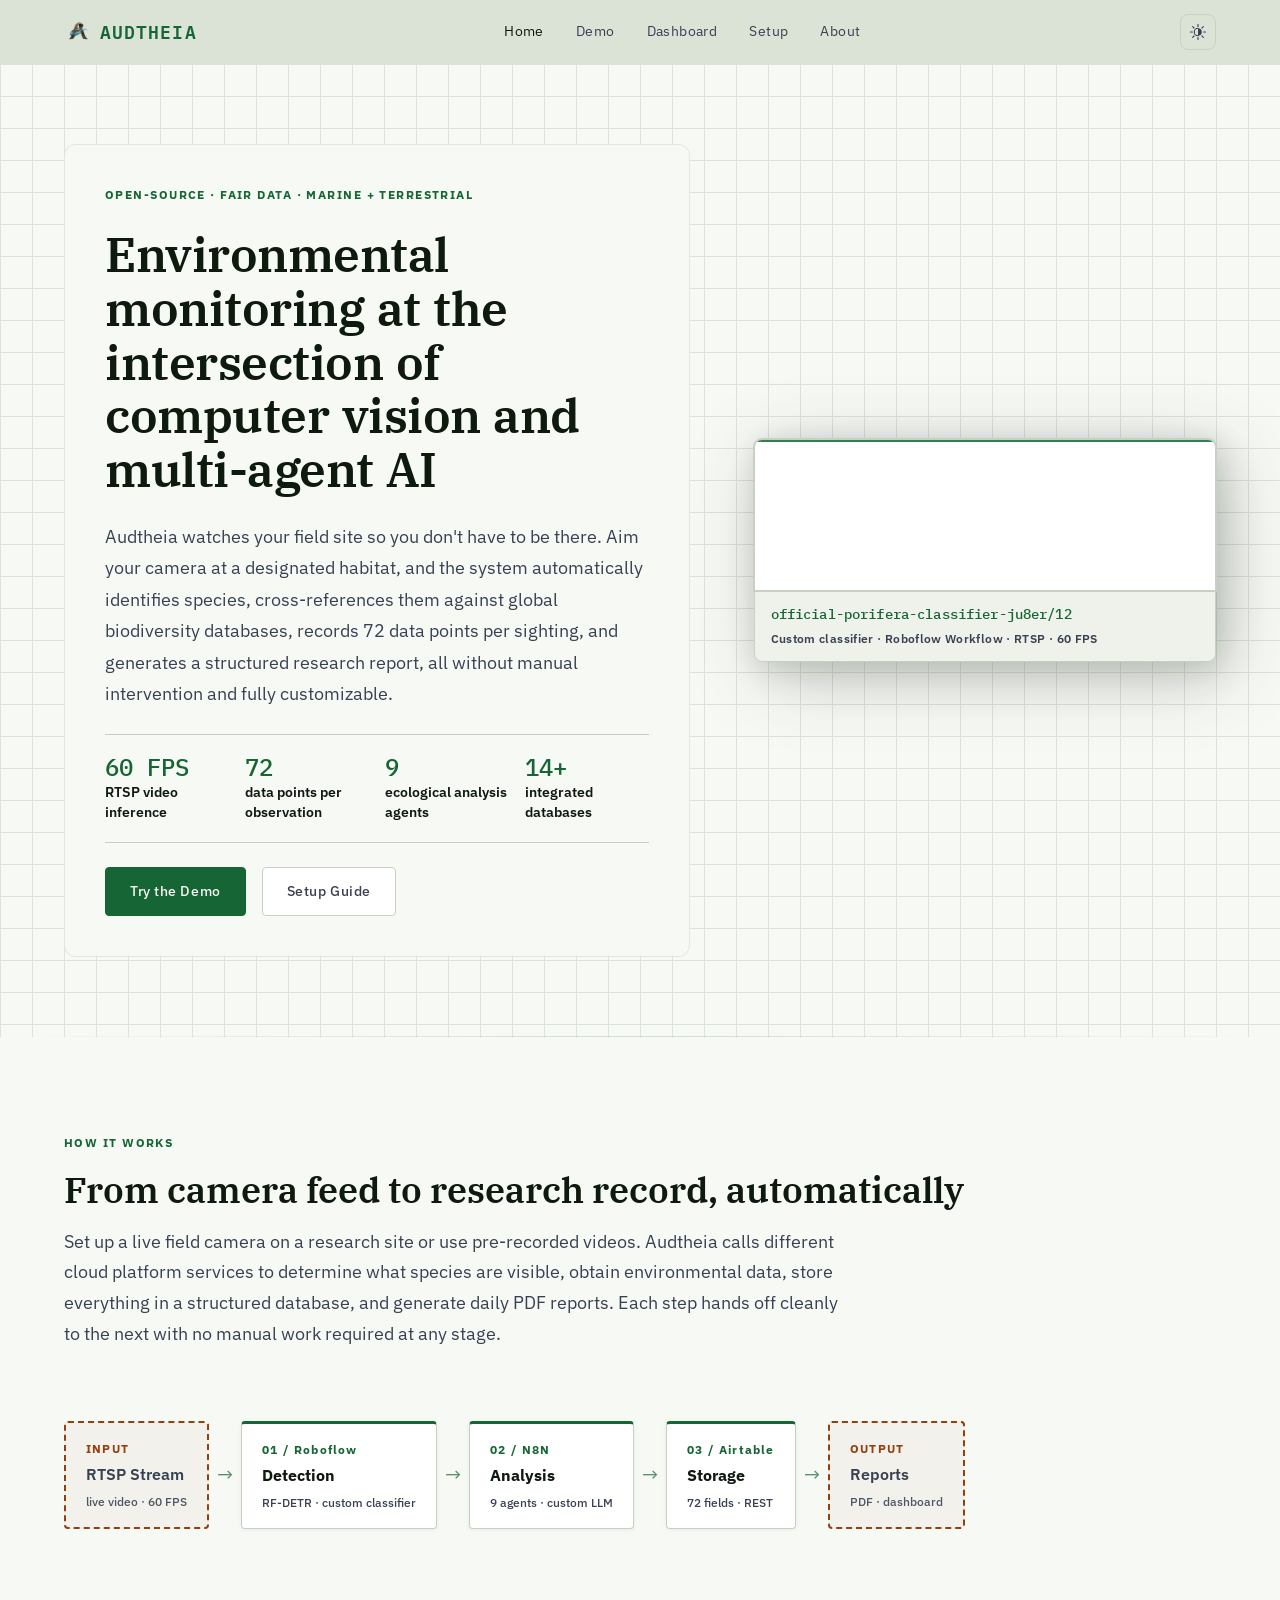
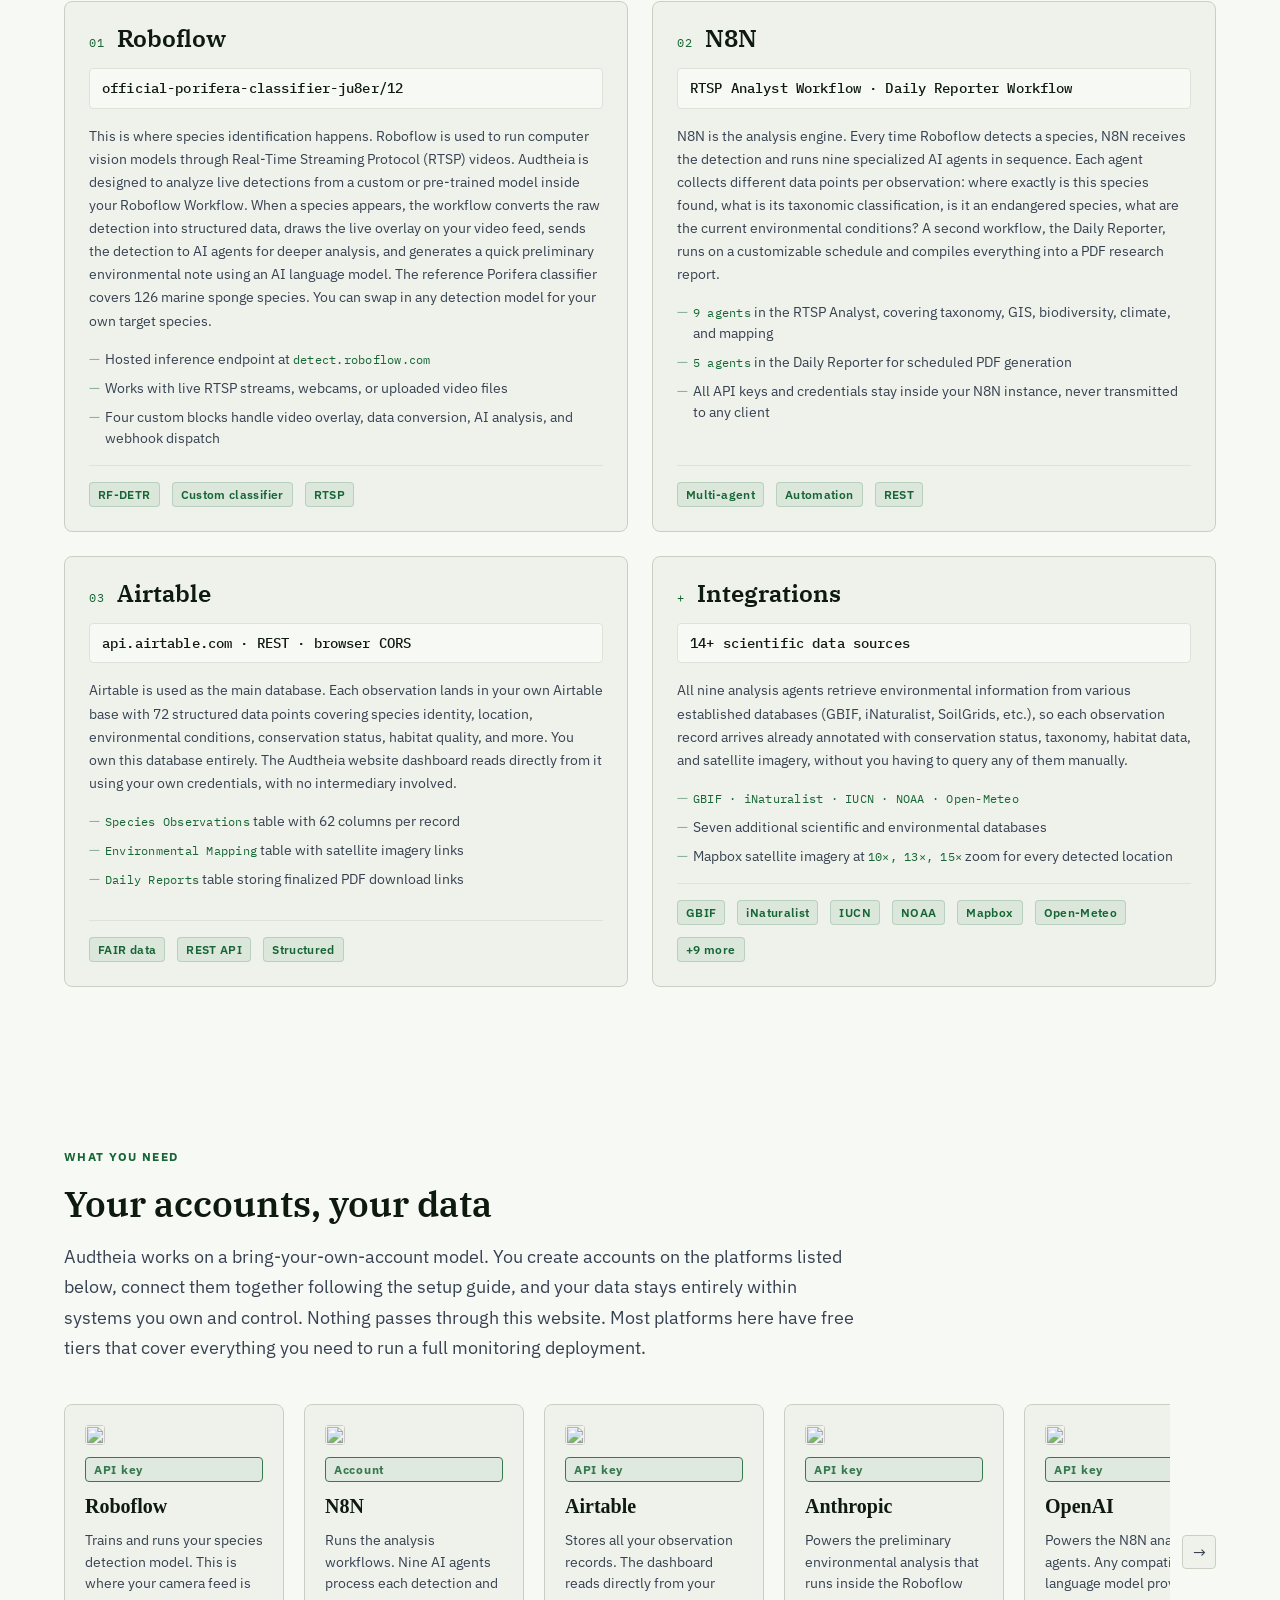
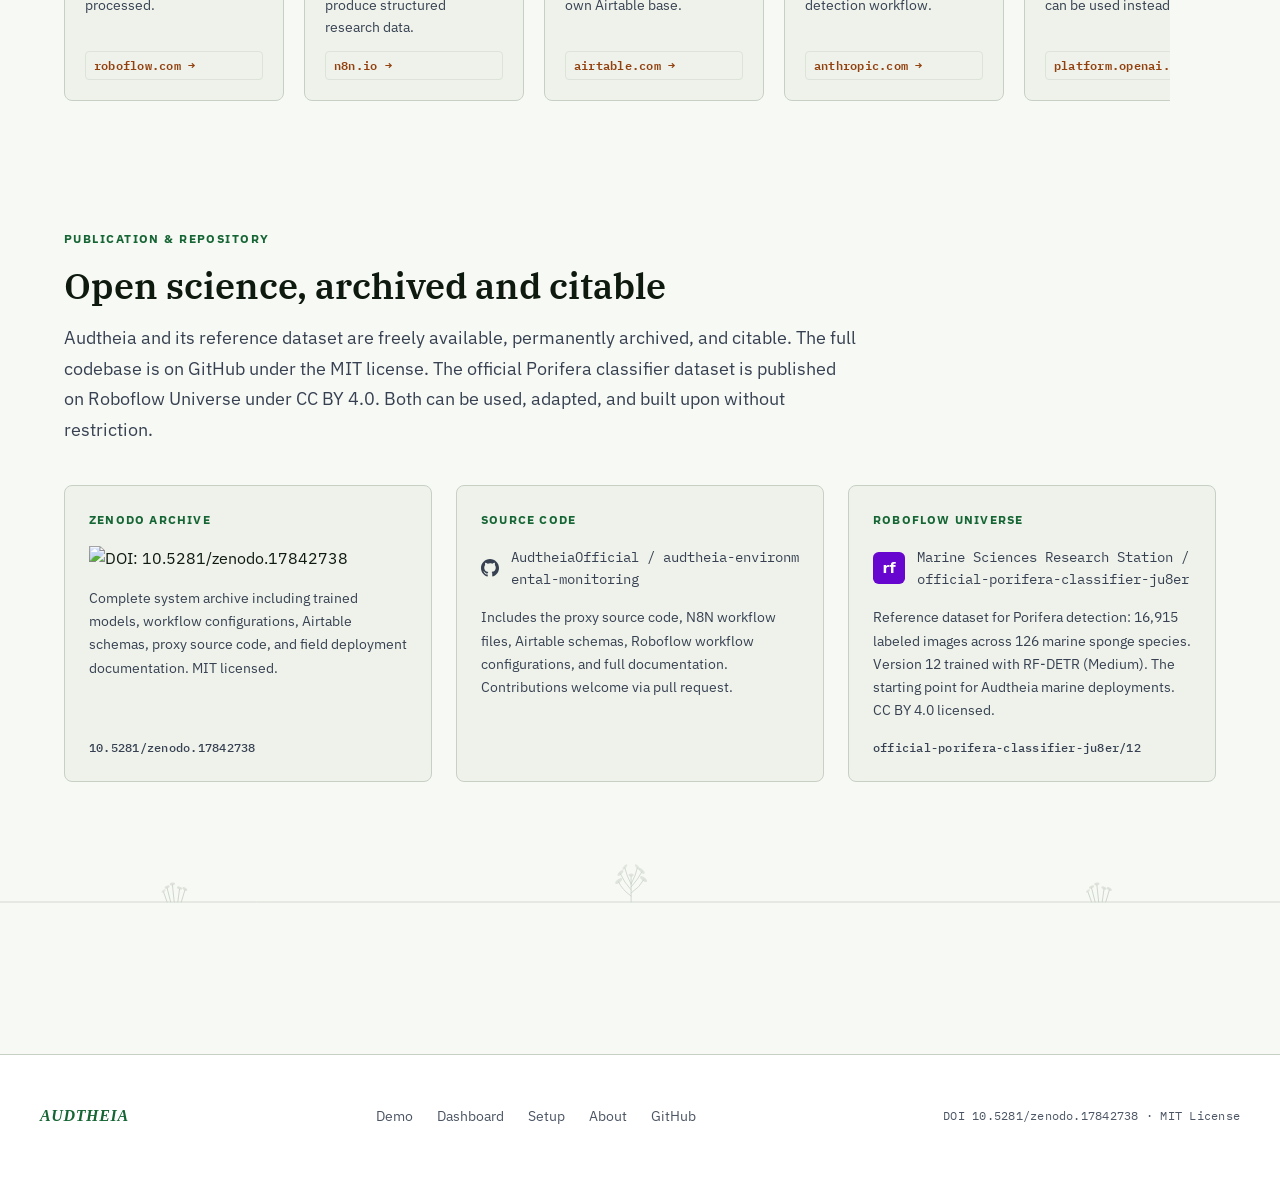
==== commit e9cad78a: "Update home page, restore hero headline mobile font size" ====
--- a/website/index.html
+++ b/website/index.html
@@ -62,7 +62,7 @@
           </h1>
 
           <p class="hero-body">
-            Audtheia watches your field site so you don't have to be there. Point a camera at a habitat, and the system automatically identifies species, cross-references them against global biodiversity databases, records 72 data points per sighting, and generates a structured research report, all without manual intervention.
+            Audtheia watches your field site so you don't have to be there. Aim your camera at a designated habitat, and the system automatically identifies species, cross-references them against global biodiversity databases, records 72 data points per sighting, and generates a structured research report, all without manual intervention and fully customizable.
           </p>
 
           <div class="hero-stats" role="list">
@@ -123,7 +123,7 @@
 
       <span class="section-label">How it works</span>
       <h2>From camera feed to research record, automatically</h2>
-      <p class="section-intro">Video comes in from a camera. Audtheia detects what species are visible, runs a team of AI agents to analyze the sighting in depth, stores everything in a structured database, and produces daily PDF reports. Each step hands off cleanly to the next with no manual work required at any stage.</p>
+      <p class="section-intro">Set up a live field camera on a research site or use pre-recorded videos. Audtheia calls different cloud platform services to determine what species are visible, obtain environmental data, store everything in a structured database, and generate daily PDF reports. Each step hands off cleanly to the next with no manual work required at any stage.</p>
 
       <!-- Pipeline flow diagram -->
       <div
@@ -173,7 +173,7 @@
           <div class="platform-id" title="official-porifera-classifier-ju8er/12">
             <code>official-porifera-classifier-ju8er/12</code>
           </div>
-          <p>This is where species identification happens. Audtheia runs a custom detection model inside a Roboflow Workflow, watching your video stream in real time. When a species appears, four specialized code blocks kick in: one converts the raw detection into structured data, one draws the live overlay on your video feed, one sends the detection to AI agents for deeper analysis, and one generates a quick preliminary environmental note using an AI language model. The reference Porifera classifier covers 126 marine sponge species. You can swap in any detection model for your own target species.</p>
+          <p>This is where species identification happens. Roboflow is used to run computer vision models through Real-Time Streaming Protocol (RTSP) videos. Audtheia is designed to analyze live detections from a custom or pre-trained model inside your Roboflow Workflow. When a species appears, the workflow converts the raw detection into structured data, draws the live overlay on your video feed, sends the detection to AI agents for deeper analysis, and generates a quick preliminary environmental note using an AI language model. The reference Porifera classifier covers 126 marine sponge species. You can swap in any detection model for your own target species.</p>
           <ul class="platform-specs">
             <li>Hosted inference endpoint at <code>detect.roboflow.com</code></li>
             <li>Works with live RTSP streams, webcams, or uploaded video files</li>
@@ -194,7 +194,7 @@
           <div class="platform-id" title="RTSP Analyst Workflow · Daily Reporter Workflow">
             <code>RTSP Analyst Workflow &middot; Daily Reporter Workflow</code>
           </div>
-          <p>N8N is the analysis engine. Every time Roboflow detects a species, N8N receives the detection and runs nine specialized AI agents in sequence. Each agent handles a different research question: where exactly is this species found, what is its conservation status, what are the current environmental conditions, how does this sighting fit historical patterns? A second workflow, the Daily Reporter, runs on a schedule and compiles everything into a PDF research report.</p>
+          <p>N8N is the analysis engine. Every time Roboflow detects a species, N8N receives the detection and runs nine specialized AI agents in sequence. Each agent collects different data points per observation: where exactly is this species found, what is its taxonomic classification, is it an endangered species, what are the current environmental conditions? A second workflow, the Daily Reporter, runs on a customizable schedule and compiles everything into a PDF research report.</p>
           <ul class="platform-specs">
             <li><code>9 agents</code> in the RTSP Analyst, covering taxonomy, GIS, biodiversity, climate, and mapping</li>
             <li><code>5 agents</code> in the Daily Reporter for scheduled PDF generation</li>
@@ -215,7 +215,7 @@
           <div class="platform-id" title="api.airtable.com · REST · browser CORS">
             <code>api.airtable.com &middot; REST &middot; browser CORS</code>
           </div>
-          <p>Airtable stores everything. Each observation lands in your own Airtable base with 72 structured fields covering species identity, location, environmental conditions, conservation status, habitat quality, and more. You own this database entirely. The Audtheia dashboard reads directly from it using your own credentials, with no Audtheia intermediary involved.</p>
+          <p>Airtable is used as the main database. Each observation lands in your own Airtable base with 72 structured data points covering species identity, location, environmental conditions, conservation status, habitat quality, and more. You own this database entirely. The Audtheia website dashboard reads directly from it using your own credentials, with no intermediary involved.</p>
           <ul class="platform-specs">
             <li><code>Species Observations</code> table with 62 columns per record</li>
             <li><code>Environmental Mapping</code> table with satellite imagery links</li>
@@ -236,7 +236,7 @@
           <div class="platform-id" title="14+ scientific data sources">
             <code>14+ scientific data sources</code>
           </div>
-          <p>Every sighting is automatically placed in its scientific context. The nine analysis agents pull from more than a dozen established databases, so each observation record arrives already annotated with conservation status, occurrence history, habitat data, and satellite imagery, without you having to query any of them manually.</p>
+          <p>All nine analysis agents retrieve environmental information from various established databases (GBIF, iNaturalist, SoilGrids, etc.), so each observation record arrives already annotated with conservation status, taxonomy, habitat data, and satellite imagery, without you having to query any of them manually.</p>
           <ul class="platform-specs">
             <li><code>GBIF &middot; iNaturalist &middot; IUCN &middot; NOAA &middot; Open-Meteo</code></li>
             <li>Seven additional scientific and environmental databases</li>
--- a/website/assets/style.css
+++ b/website/assets/style.css
@@ -7939,3 +7939,21 @@
   width:   auto;
   display: block;
 }
+
+/* ─── Session 11 Patch ─────────────────────────────────────────────────────
+   Hero headline — restore mobile font-size overrides.
+   The S9e append set font-size: var(--text-5xl) unconditionally,
+   overriding the earlier responsive rules. These re-establish them.
+   ──────────────────────────────────────────────────────────────────────── */
+
+@media (max-width: 768px) {
+  .hero-headline {
+    font-size: var(--text-4xl); /* 36px — tablet */
+  }
+}
+
+@media (max-width: 600px) {
+  .hero-headline {
+    font-size: var(--text-3xl); /* 30px — mobile */
+  }
+}
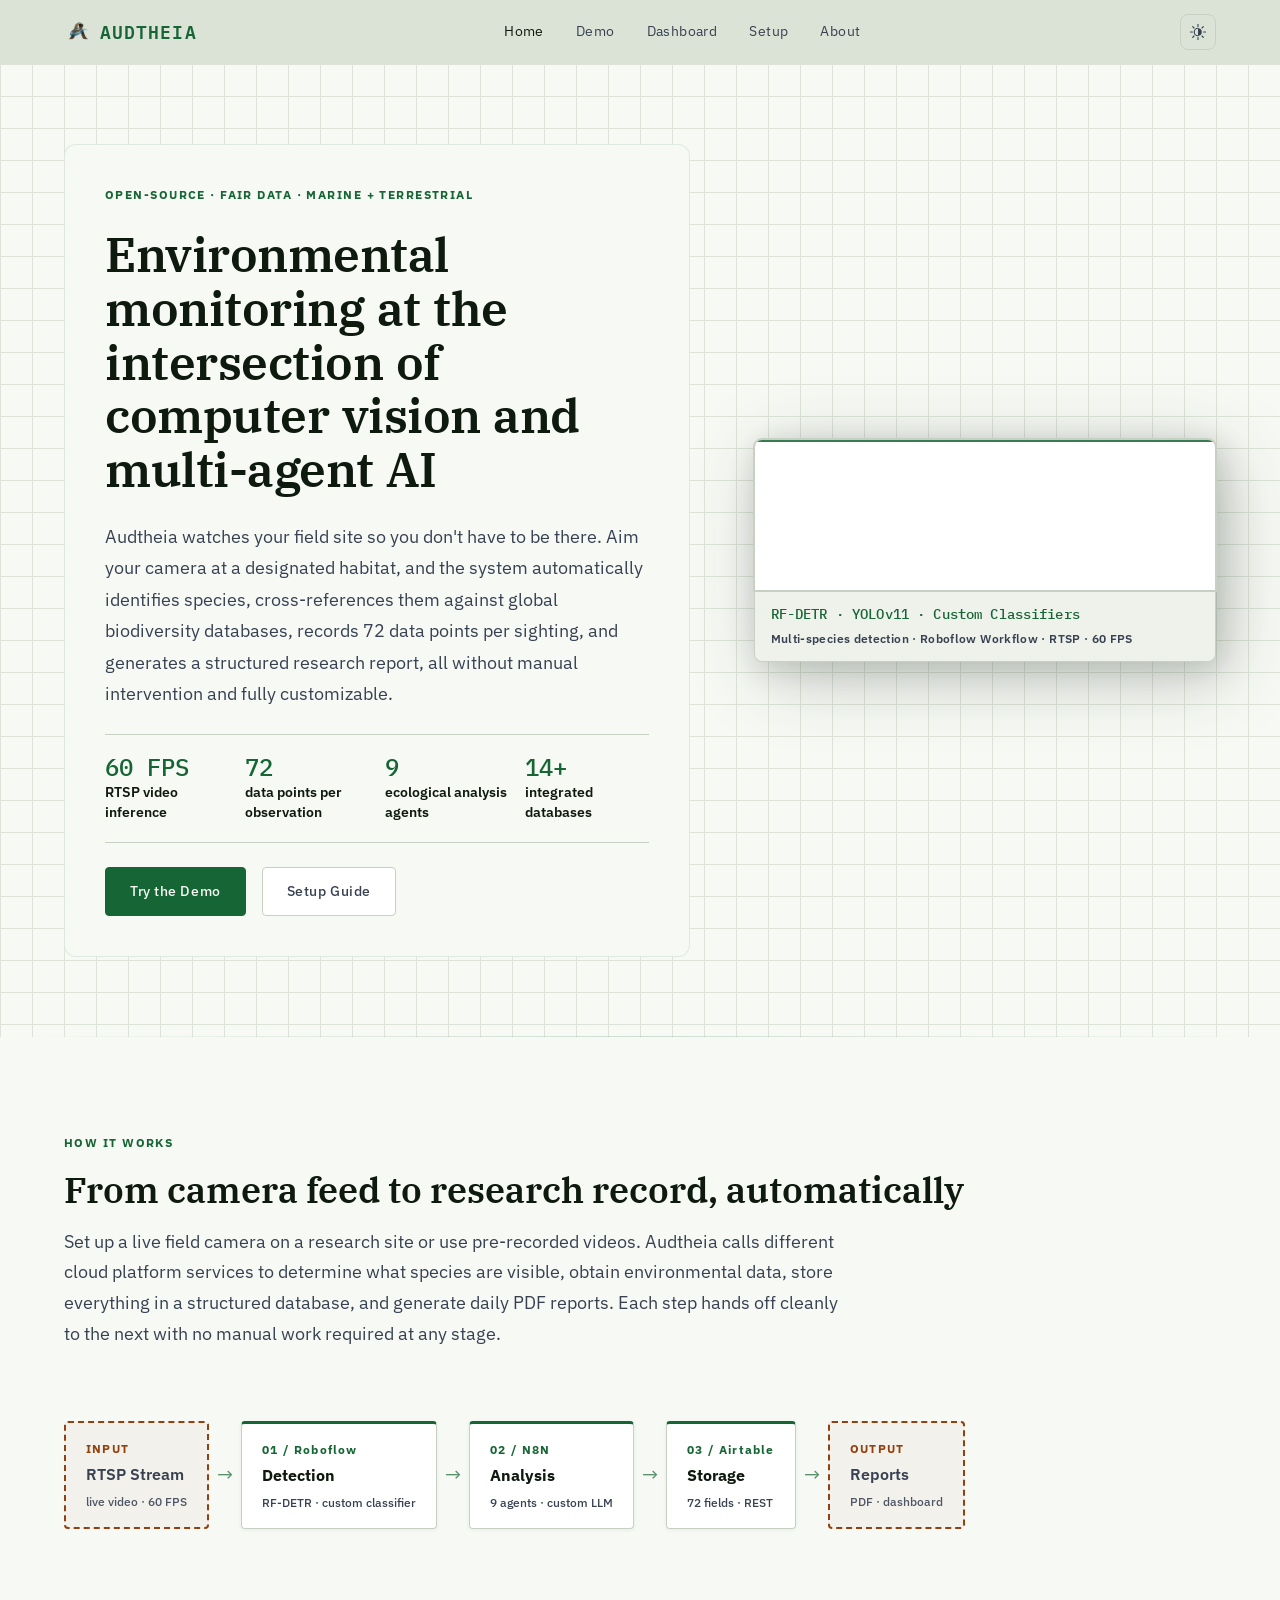
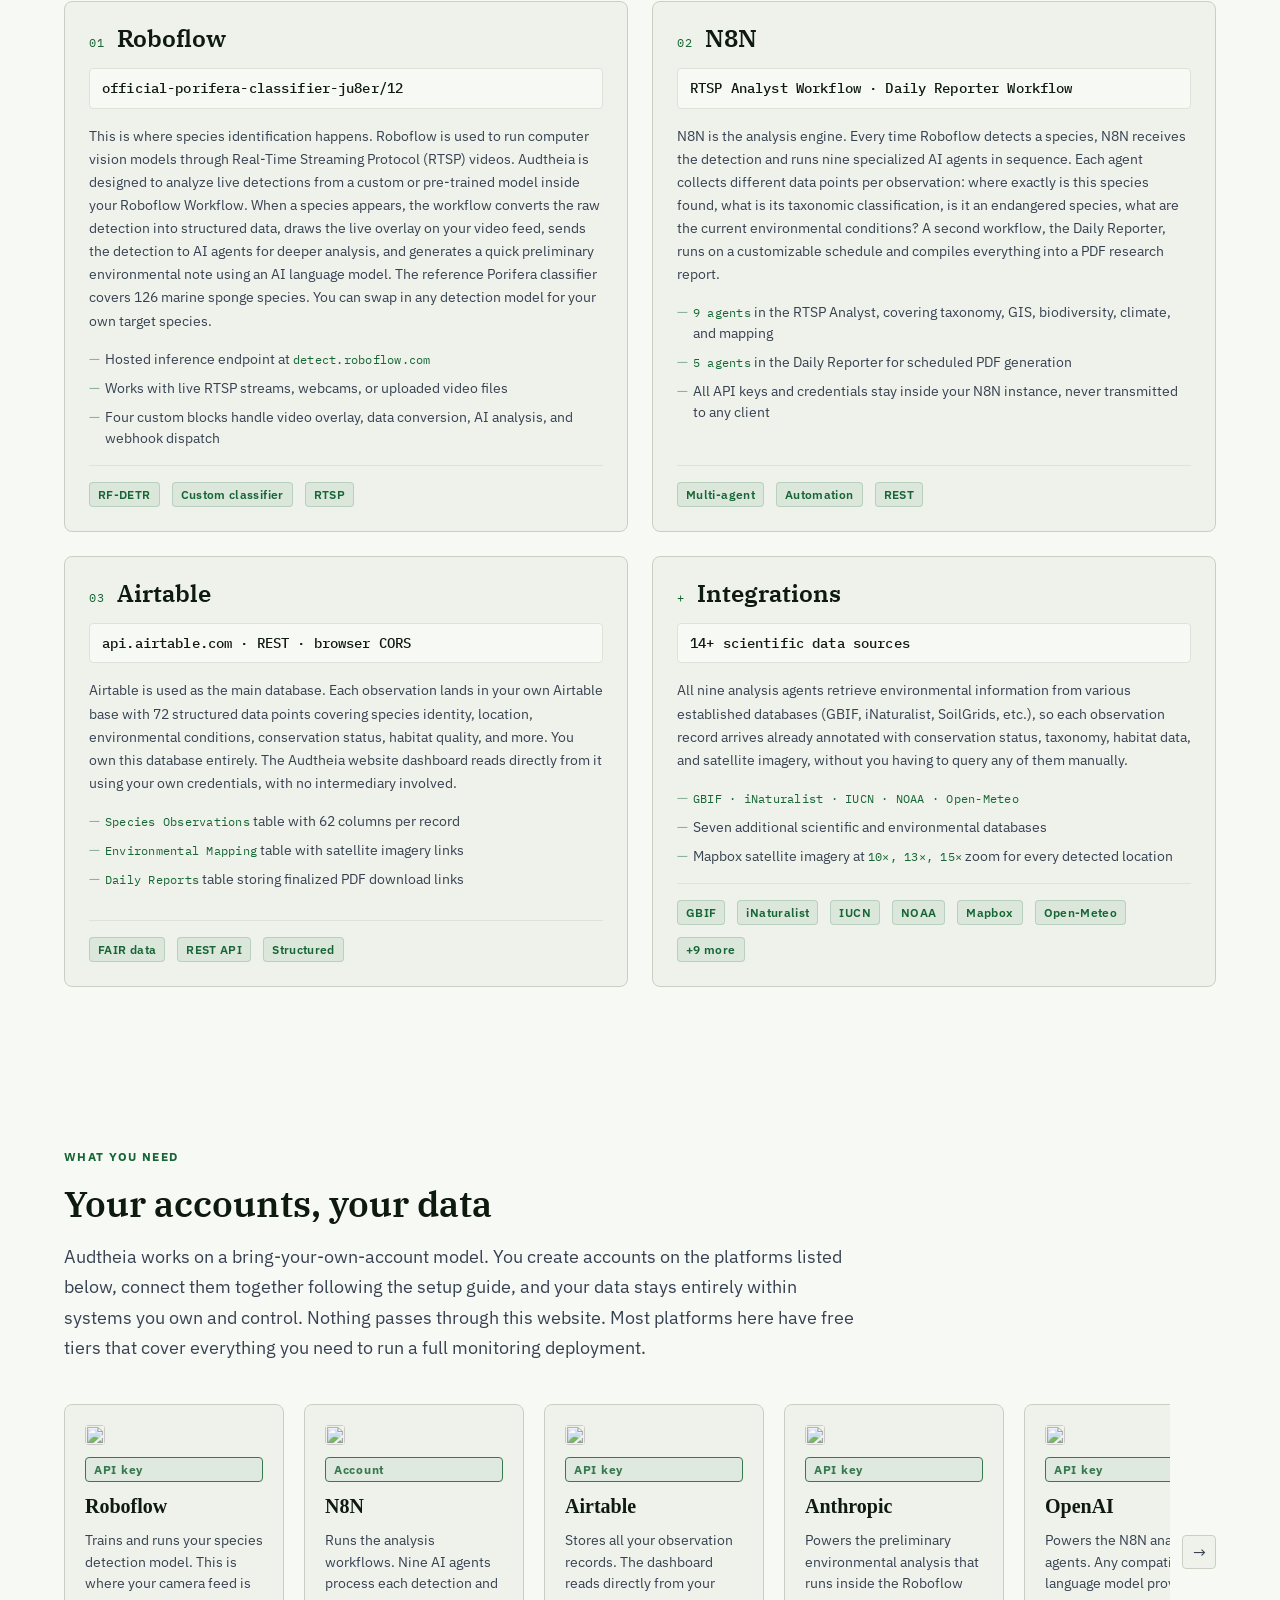
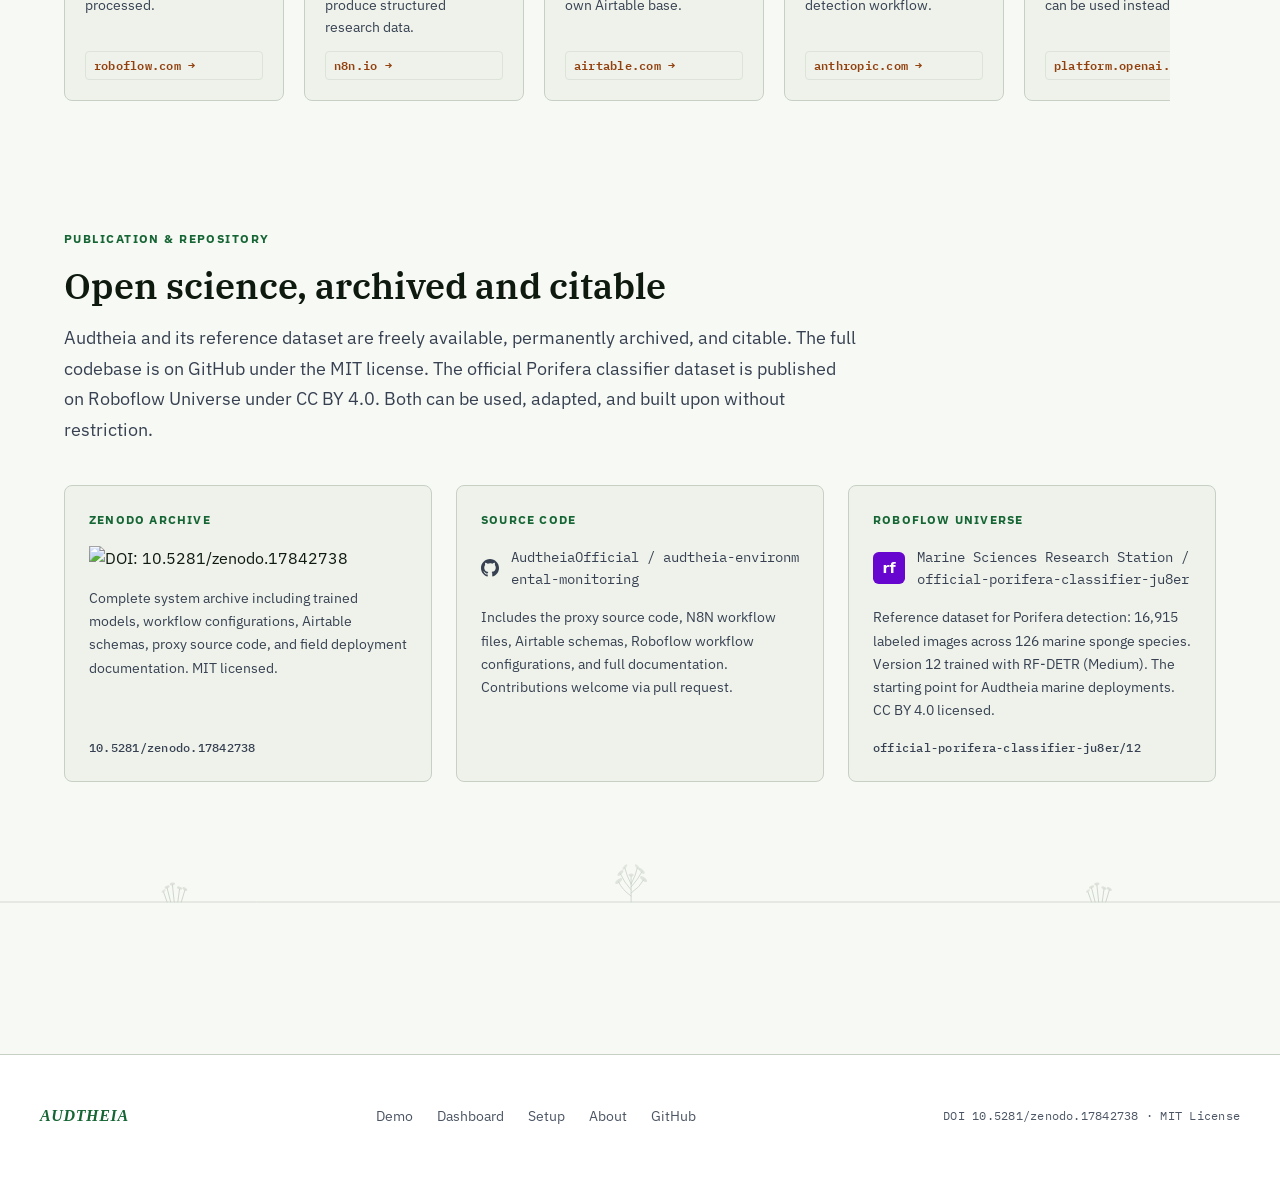
==== commit 059002f7: "Correct hero caption to reflect multi-model detection, add dark-mode reef bubble detail, fix mobile " ====
--- a/website/index.html
+++ b/website/index.html
@@ -100,12 +100,12 @@
                 loop
                 muted
                 playsinline
-                title="Real-time Porifera detection with the Audtheia custom Porifera classifier running on an RTSP video stream, showing species bounding boxes and confidence scores per frame"
+                title="Real-time multi-species detection across mammals, birds, and marine sponges using YOLOv11 and custom Roboflow classifiers on an RTSP video stream, showing bounding boxes and confidence scores per frame"
               ></video>
             </div>
             <figcaption class="gif-caption">
-              <span class="mono">official-porifera-classifier-ju8er/12</span>
-              <span class="gif-caption-sub">Custom classifier &middot; Roboflow Workflow &middot; RTSP &middot; 60 FPS</span>
+              <span class="mono">RF-DETR &middot; YOLOv11 &middot; Custom Classifiers</span>
+              <span class="gif-caption-sub">Multi-species detection &middot; Roboflow Workflow &middot; RTSP &middot; 60 FPS</span>
             </figcaption>
           </figure>
         </div>
--- a/website/assets/style.css
+++ b/website/assets/style.css
@@ -7957,3 +7957,52 @@
     font-size: var(--text-3xl); /* 30px — mobile */
   }
 }
+/* =============================================================
+   SECTION 21 — Dashboard settings legibility + illustration
+   mobile scaling fix
+   Appended by Session 12 — do not edit earlier sections
+   ============================================================= */
+
+
+/* ----------------------------------------------------------
+   21.1  Settings panel — human-readable labels and hints
+   Previous rules set IBM Plex Mono on both the field labels and
+   the instructional hint text below each input. Mono is reserved
+   for actual data values (species names, IDs, coordinates) per
+   the site's type system; long-form instructional copy reads
+   better in IBM Plex Sans, the site's body font. Hint color is
+   also raised from --color-text-2 to --color-text for stronger
+   contrast against the surface background in both themes. Inline
+   <code> tokens inside hints keep IBM Plex Mono and the teal
+   accent color (set in Section 17B) since those are literal
+   values the user copies, not prose.
+   ---------------------------------------------------------- */
+
+.settings-label {
+  font-family: var(--font-sans);
+}
+
+.settings-hint {
+  font-family: var(--font-sans);
+  color: var(--color-text);
+}
+
+
+/* ----------------------------------------------------------
+   21.2  Page illustration — fix mobile squashing
+   viewBox is 1440x80 (an 18:1 ratio). The previous fixed 56px
+   height on screens 640px and under scaled the artwork's height
+   far more than its width, visually compressing the coral/fern
+   shapes sideways. Stepping the height down further — and adding
+   a tighter breakpoint for actual phone widths — brings the two
+   scale factors close enough together that the shapes read
+   correctly again.
+   ---------------------------------------------------------- */
+
+@media (max-width: 640px) {
+  .page-illustration { height: 42px; }
+}
+
+@media (max-width: 480px) {
+  .page-illustration { height: 28px; }
+}
